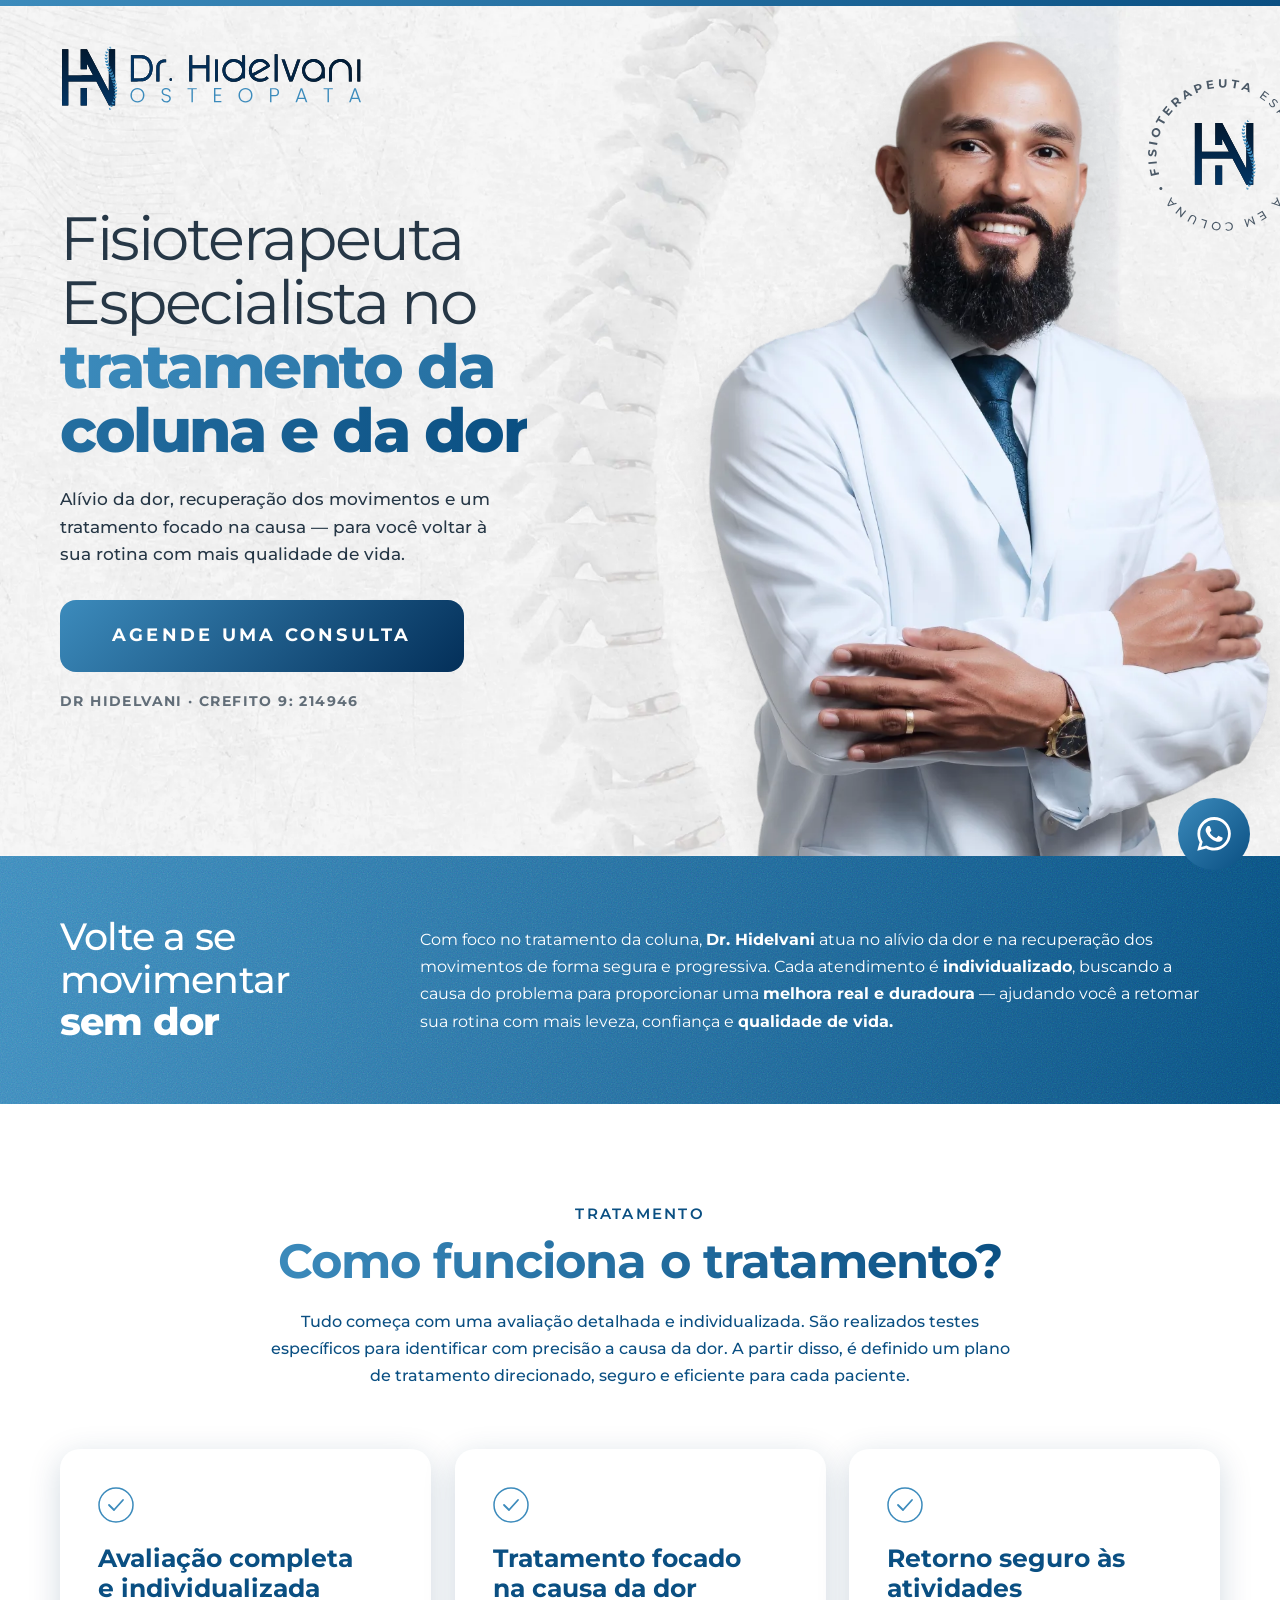
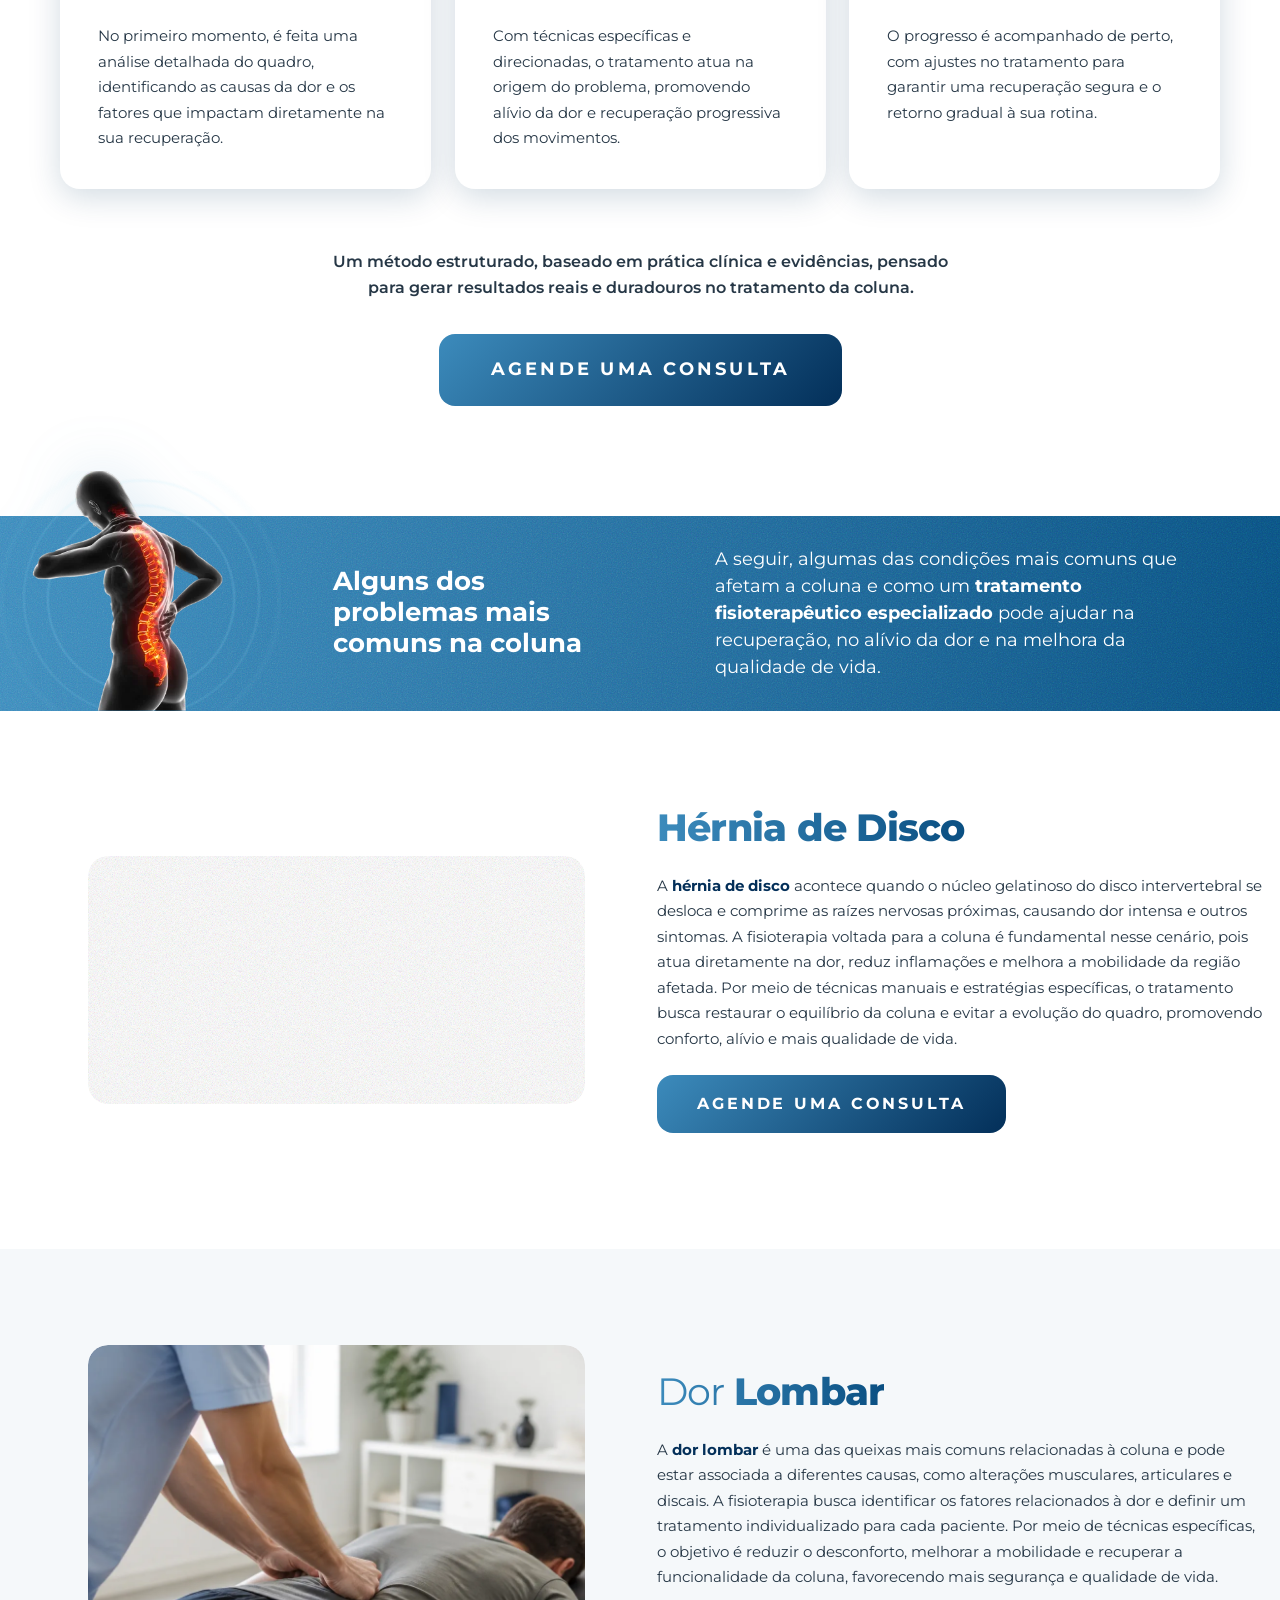
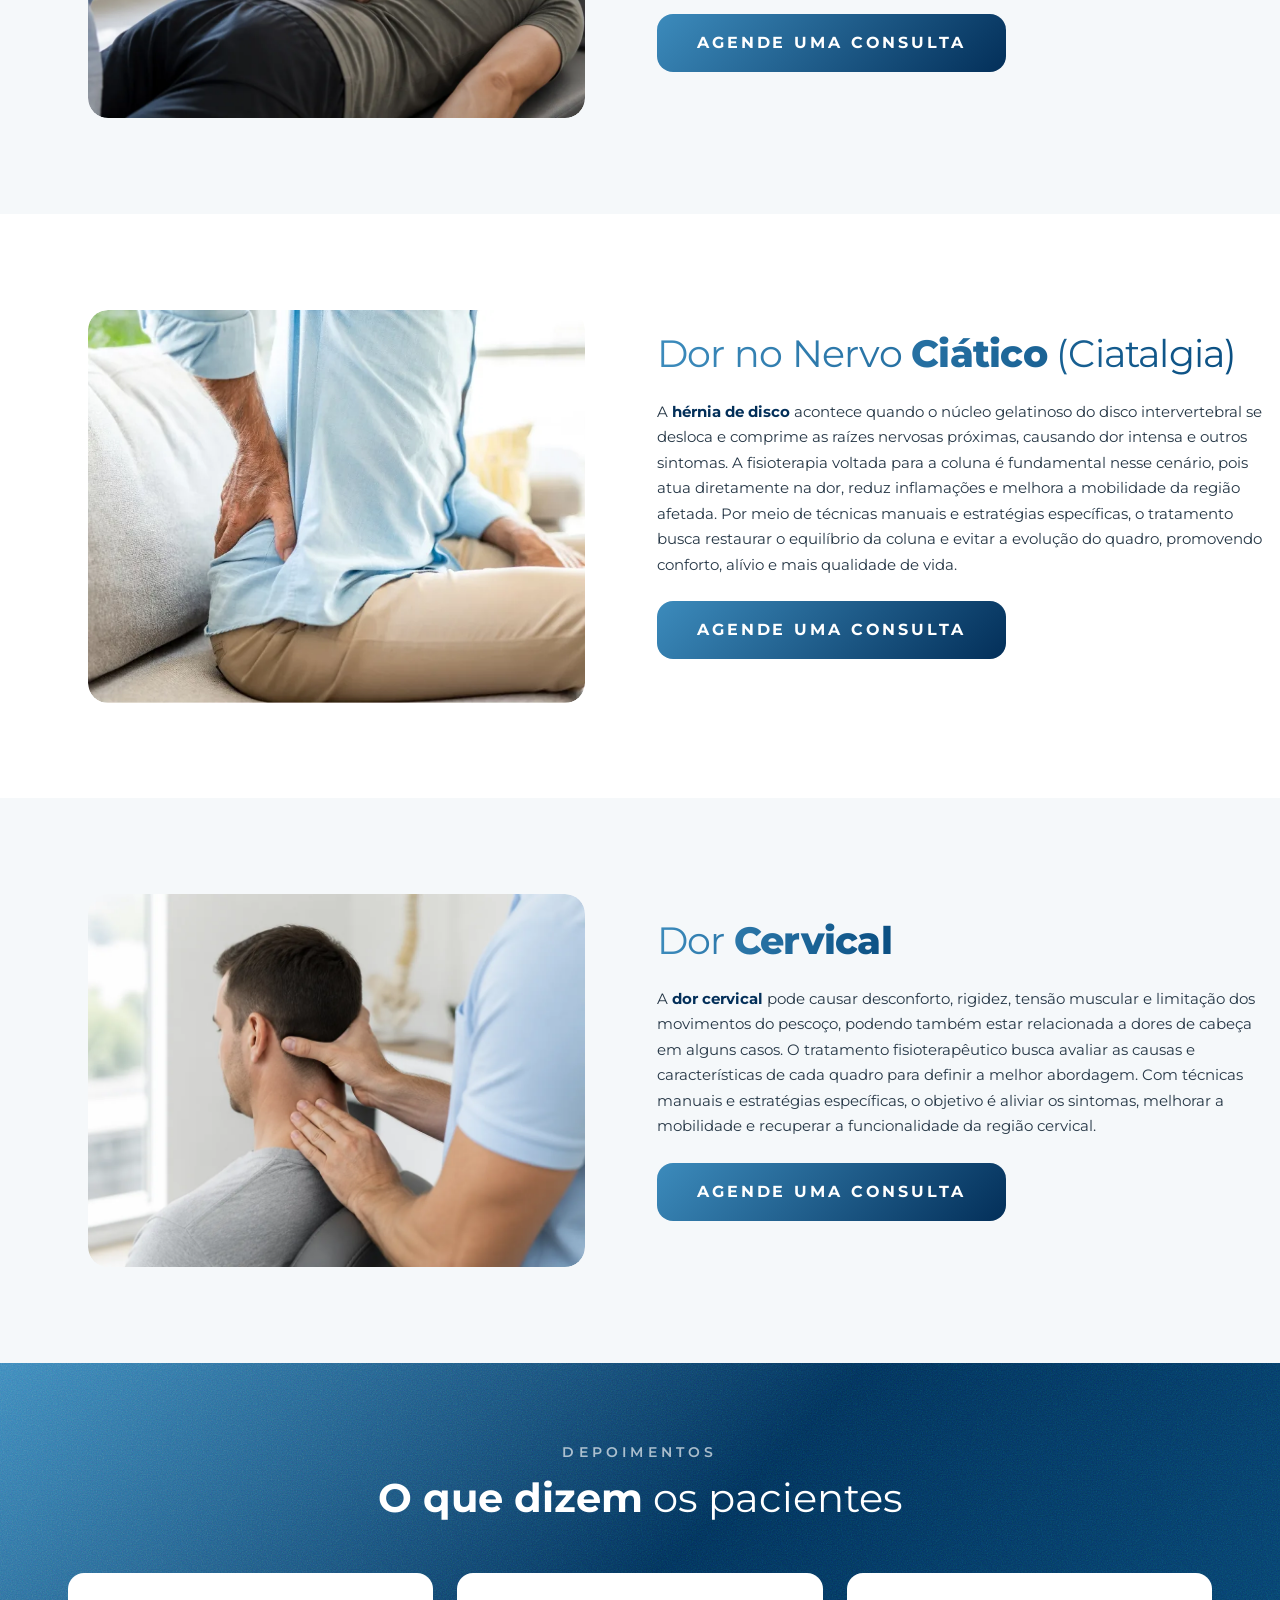
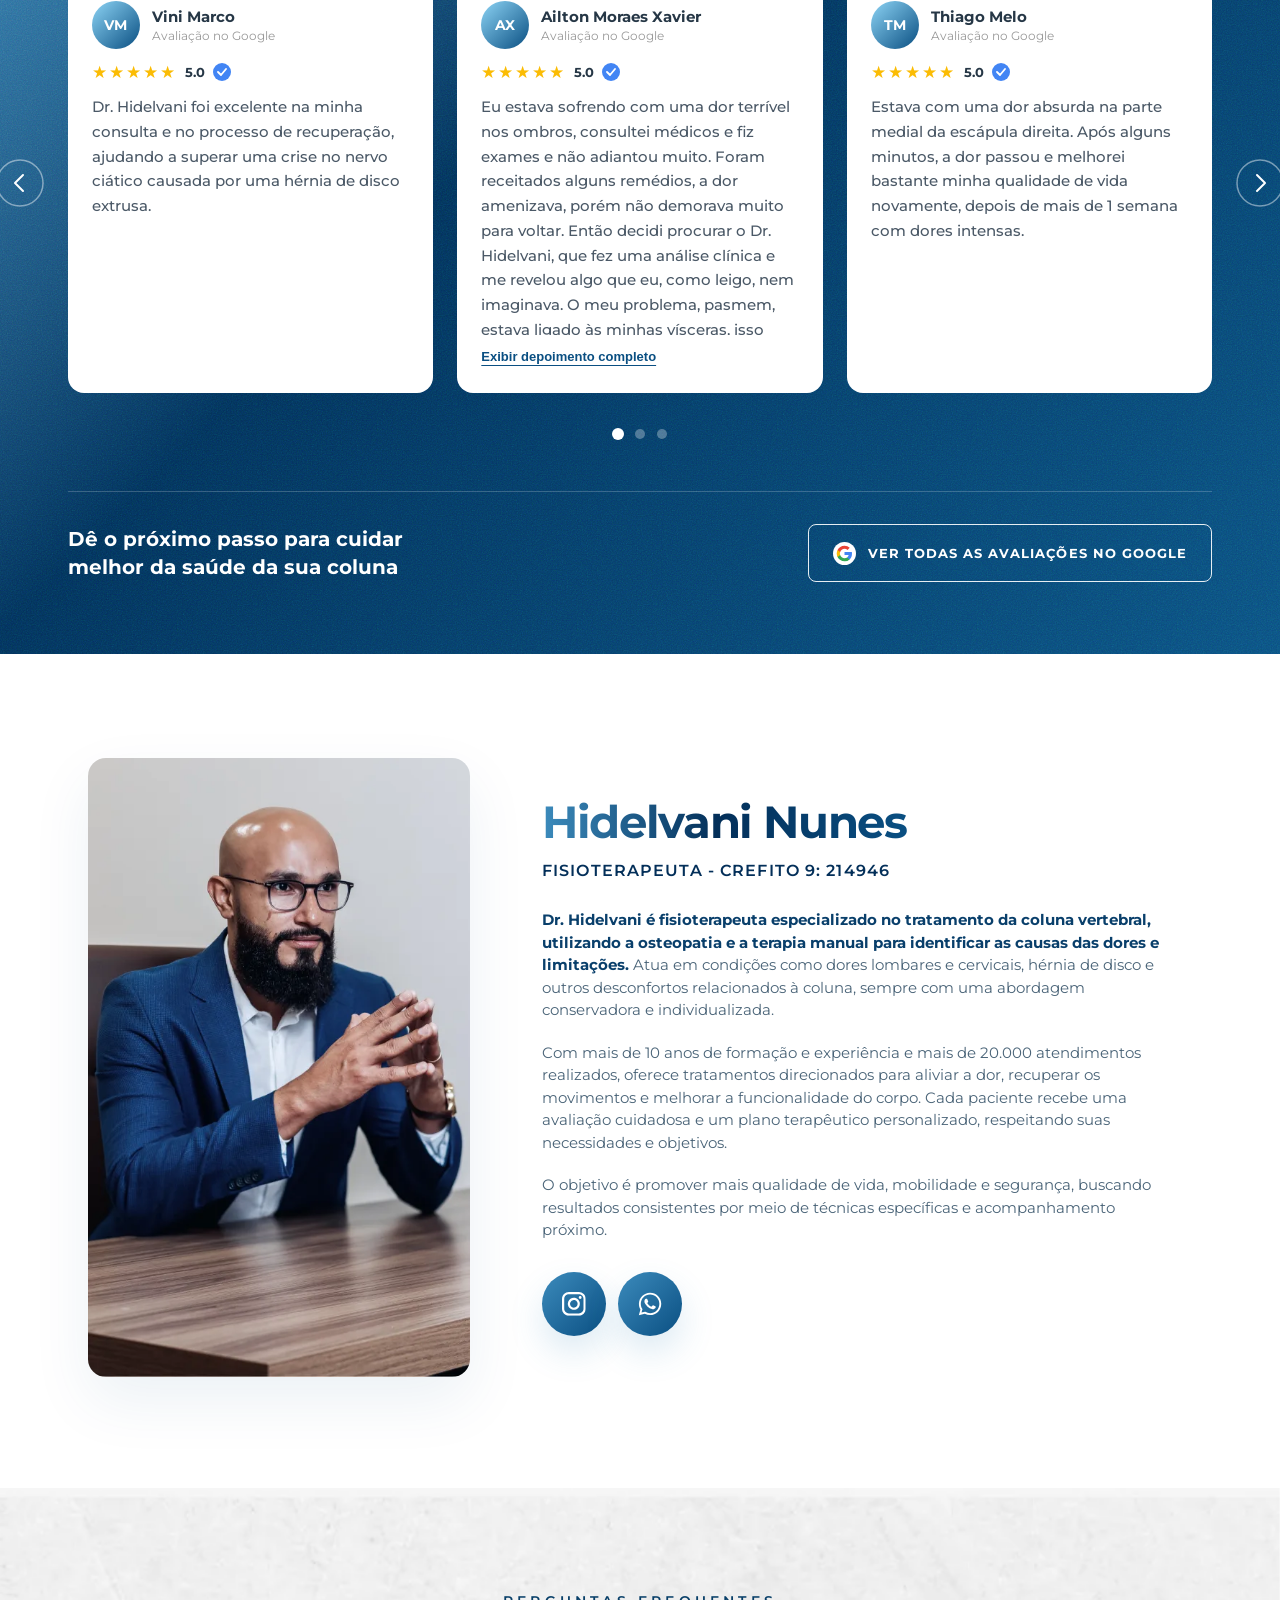
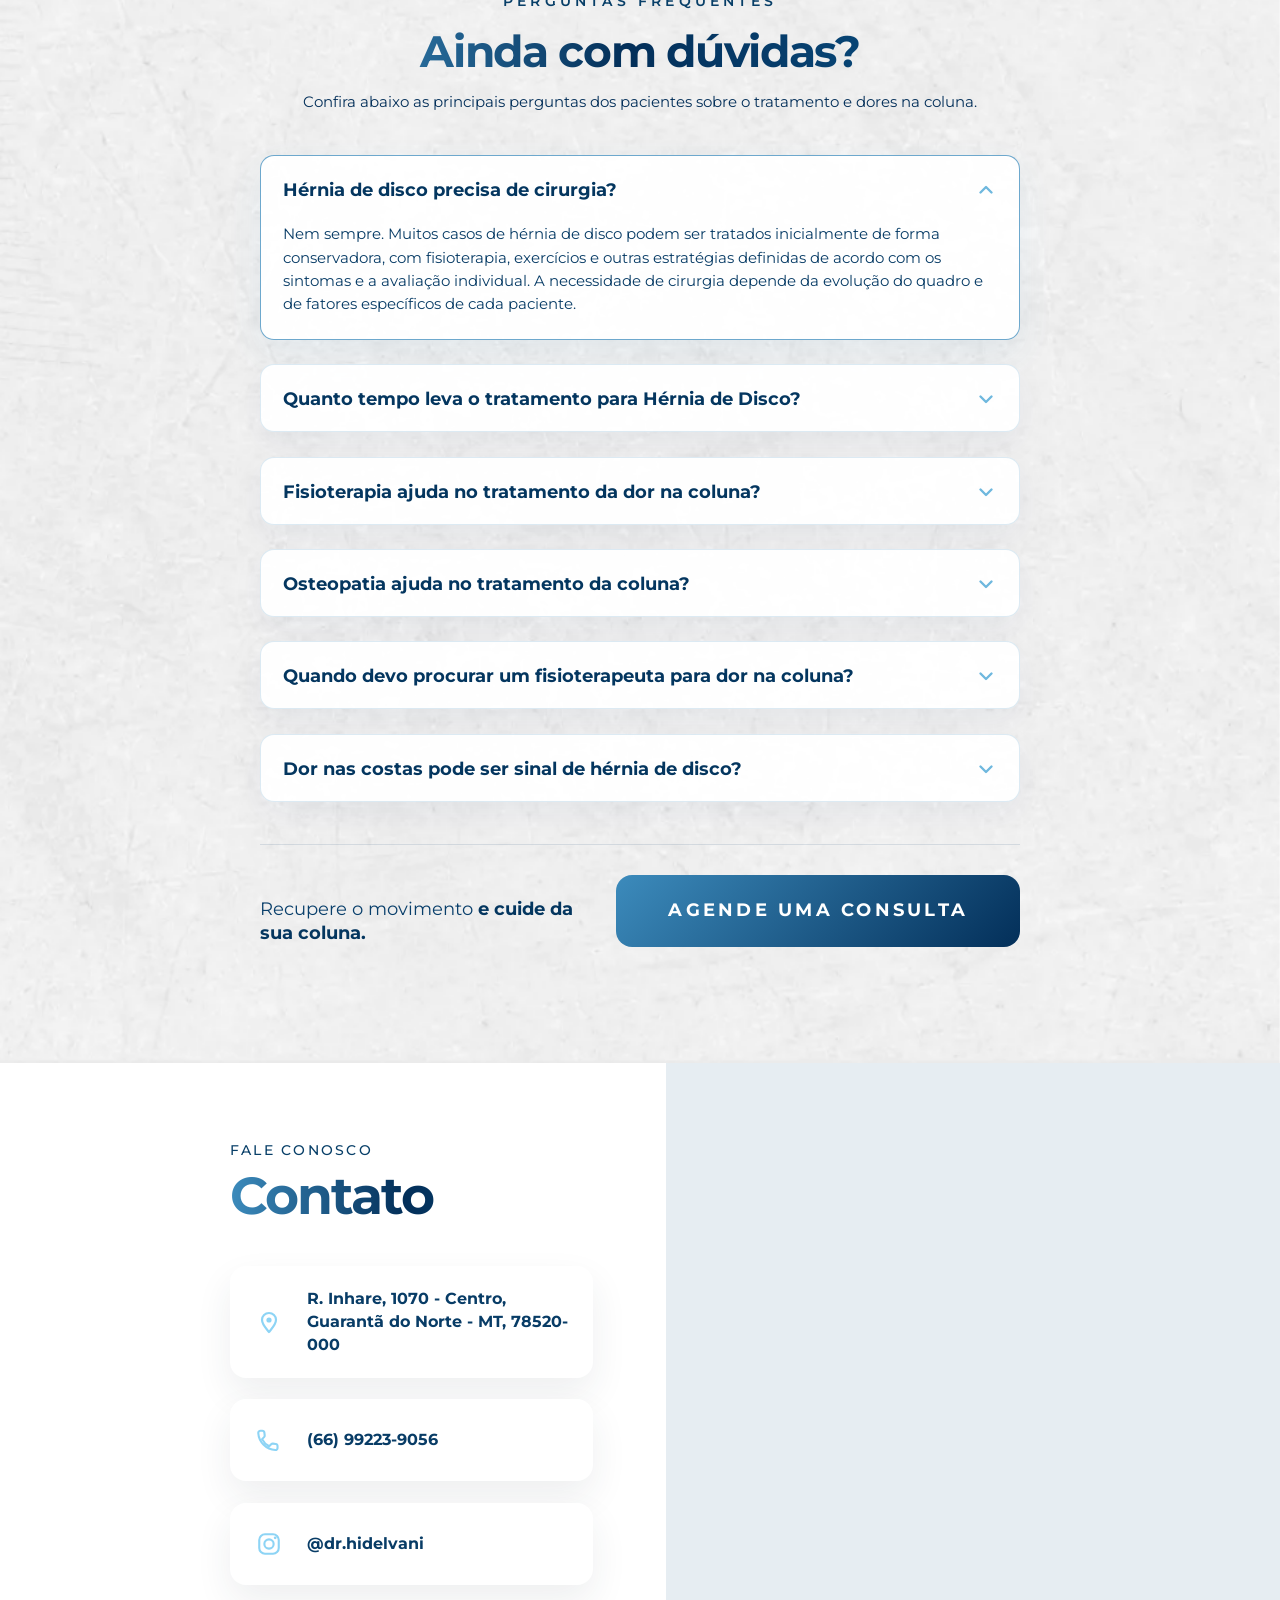
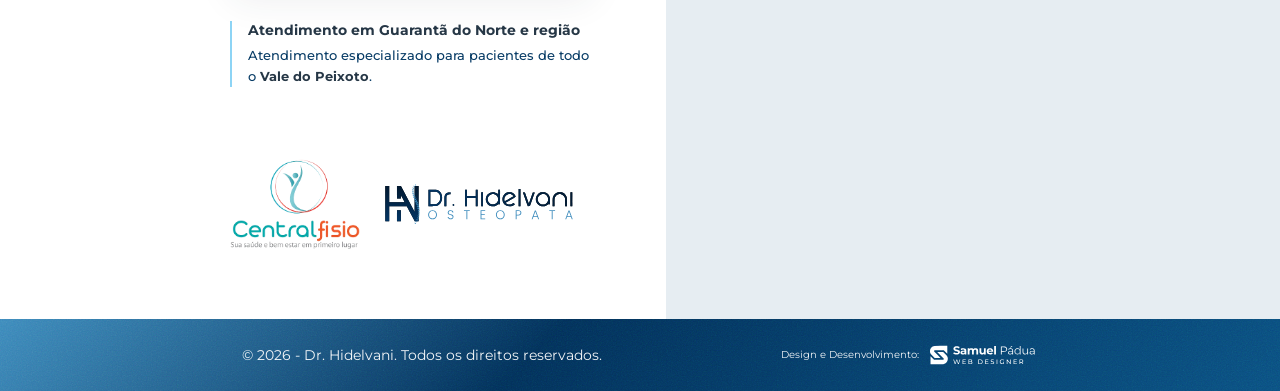
==== index.html @ 25e21b15 "fix: remove "Clínica Maranata" do endereço exibido e do schema O card de contato e o streetAddress d" ====
<!DOCTYPE html>
<html lang="pt-BR">
<head>
  <meta charset="UTF-8">
  <meta name="viewport" content="width=device-width, initial-scale=1.0">
  <title>Fisioterapeuta Especialista em Coluna em Guarantã do Norte - MT | Tratamento da Coluna e da Dor</title>
  <meta name="description" content="Fisioterapeuta especialista no tratamento da coluna em Guarantã do Norte - MT. Alívio da dor, recuperação dos movimentos e tratamento focado na causa para você voltar à sua rotina com mais qualidade de vida.">
  <link rel="canonical" href="https://www.osteopatiaguaranta.com.br/">
  <meta name="robots" content="index,follow">
  <meta property="og:locale" content="pt_BR">
  <meta property="og:type" content="website">
  <meta property="og:url" content="https://www.osteopatiaguaranta.com.br/">
  <meta property="og:site_name" content="Dr. Hidelvani">
  <meta property="og:title" content="Dr. Hidelvani Nunes - Fisioterapeuta Especialista no Tratamento da Coluna">
  <meta property="og:description" content="Fisioterapeuta especialista no tratamento da coluna em Guarantã do Norte - MT. Alívio da dor, recuperação dos movimentos e tratamento focado na causa.">
  <meta name="twitter:card" content="summary_large_image">
  <meta name="twitter:title" content="Fisioterapeuta Especialista em Coluna em Guarantã do Norte - MT | Tratamento da Coluna e da Dor">
  <meta name="twitter:description" content="Fisioterapeuta especialista no tratamento da coluna em Guarantã do Norte - MT. Alívio da dor, recuperação dos movimentos e tratamento focado na causa.">
  <script type="application/ld+json">
    {
      "@context": "https://schema.org",
      "@graph": [
        {
          "@type": "MedicalBusiness",
          "@id": "#business",
          "name": "Dr. Hidelvani Nunes — Fisioterapia e Tratamento da Coluna",
          "url": "https://www.osteopatiaguaranta.com.br/",
          "telephone": "+55-66-99223-9056",
          "priceRange": "$$",
          "address": {
            "@type": "PostalAddress",
            "streetAddress": "R. Inhare, 1070 - Centro",
            "addressLocality": "Guarantã do Norte",
            "addressRegion": "MT",
            "postalCode": "78520-000",
            "addressCountry": "BR"
          },
          "sameAs": [
            "https://www.instagram.com/dr.hidelvani/"
          ]
        },
        {
          "@type": "Physician",
          "@id": "#physician",
          "name": "Dr. Hidelvani Nunes",
          "medicalSpecialty": "Physiotherapy",
          "description": "Fisioterapeuta especialista no tratamento da coluna em Guarantã do Norte - MT, com foco em hérnia de disco, dor lombar, dor ciática e dor cervical.",
          "identifier": {
            "@type": "PropertyValue",
            "propertyID": "CREFITO 9",
            "value": "214946"
          },
          "worksFor": {
            "@id": "#business"
          }
        },
        {
          "@type": "FAQPage",
          "@id": "#faq",
          "mainEntity": [
            {
              "@type": "Question",
              "name": "Hérnia de disco precisa de cirurgia?",
              "acceptedAnswer": {
                "@type": "Answer",
                "text": "Nem sempre. Muitos casos de hérnia de disco podem ser tratados inicialmente de forma conservadora, com fisioterapia, exercícios e outras estratégias definidas de acordo com os sintomas e a avaliação individual. A necessidade de cirurgia depende da evolução do quadro e de fatores específicos de cada paciente."
              }
            },
            {
              "@type": "Question",
              "name": "Quanto tempo leva o tratamento para Hérnia de Disco?",
              "acceptedAnswer": {
                "@type": "Answer",
                "text": "O tempo de tratamento varia de acordo com o tamanho e a localização da hérnia, a intensidade dos sintomas e a resposta individual de cada paciente. Em geral, já nas primeiras sessões é possível notar alívio da dor e melhora da mobilidade."
              }
            },
            {
              "@type": "Question",
              "name": "Fisioterapia ajuda no tratamento da dor na coluna?",
              "acceptedAnswer": {
                "@type": "Answer",
                "text": "Sim. A fisioterapia atua diretamente na causa da dor, combinando técnicas manuais, exercícios terapêuticos e orientações posturais para reduzir o desconforto, melhorar a mobilidade e prevenir novas crises."
              }
            }
          ]
        }
      ]
    }
  </script>
  <link rel="icon" type="image/svg+xml" href="stamp-iso.svg">
  <link rel="preconnect" href="https://fonts.googleapis.com">
  <link rel="preconnect" href="https://fonts.gstatic.com" crossorigin>
  <link rel="preload" href="https://fonts.googleapis.com/css2?family=Montserrat:wght@400;500;600;700;800&display=swap" as="style" onload="this.onload=null;this.rel='stylesheet'">
  <noscript><link rel="stylesheet" href="https://fonts.googleapis.com/css2?family=Montserrat:wght@400;500;600;700;800&display=swap"></noscript>
  <link rel="stylesheet" href="style.css">
</head>
<body>

  <!-- Borda superior gradiente -->
  <div class="top-bar"></div>

  <!-- ======================== HERO ======================== -->
  <section class="hero">
    <div class="hero-bg"></div>

    <div class="hero-inner">
      <!-- Logo -->
      <header class="hero-header">
        <img src="logo.svg" class="logo" alt="Dr. Hidelvani Nunes Fisioterapeuta">
      </header>

      <!-- Conteúdo principal -->
      <div class="hero-content">

        <!-- Coluna esquerda: texto + CTA -->
        <div class="hero-left">
          <h1>
            <span class="hero-headline-soft">Fisioterapeuta Especialista no</span><br>
            <span class="gradient-text">tratamento da coluna e da dor</span>
          </h1>

          <p class="subtext">
            Alívio da dor, recuperação dos movimentos e um tratamento focado na causa — para você voltar à sua rotina com mais qualidade de vida.
          </p>

          <a href="https://wa.me/5566992239056" class="btn-cta" target="_blank" rel="noopener">
            Agende uma Consulta
          </a>

          <p class="crefito">DR HIDELVANI &middot; CREFITO 9: 214946</p>
        </div>

        <!-- Coluna direita: foto -->
        <div class="hero-right">
          <div class="stamp-wrapper">
            <img src="stamp-txt.svg" class="stamp-txt" alt="">
            <img src="stamp-iso.svg" class="stamp-iso" alt="">
          </div>
          <picture>
            <source srcset="dr-hidelvani.webp" type="image/webp">
            <img src="dr-hidelvani.png" class="doctor-img" alt="Dr. Hidelvani Nunes" loading="eager">
          </picture>
        </div>

      </div>
    </div>
  </section>
  <!-- ======================== /HERO ======================== -->

  <!-- ======================== INTRO BLOCK ======================== -->
  <section class="intro-block">
    <div class="intro-inner">

      <div class="intro-left">
        <h2>Volte a se movimentar <strong>sem dor</strong></h2>
      </div>

      <div class="intro-right">
        <p>
          Com foco no tratamento da coluna, <strong>Dr. Hidelvani</strong> atua no alívio da dor e na recuperação dos movimentos de forma segura e progressiva. Cada atendimento é <strong>individualizado</strong>, buscando a causa do problema para proporcionar uma <strong>melhora real e duradoura</strong> — ajudando você a retomar sua rotina com mais leveza, confiança e <strong>qualidade de vida.</strong>
        </p>
      </div>

    </div>
  </section>
  <!-- ======================== /INTRO BLOCK ======================== -->

  <!-- ======================== TREATMENT BLOCK ======================== -->
  <section class="treatment-block">
    <div class="treatment-inner">

      <div class="treatment-header">
        <span class="tagline">Tratamento</span>
        <h2 class="treatment-title">Como funciona o tratamento?</h2>
        <p class="treatment-desc">Tudo começa com uma avaliação detalhada e individualizada. São realizados testes específicos para identificar com precisão a causa da dor. A partir disso, é definido um plano de tratamento direcionado, seguro e eficiente para cada paciente.</p>
      </div>

      <div class="cards-grid">

        <div class="card">
          <div class="card-icon">
            <svg width="36" height="36" viewBox="0 0 36 36" fill="none" xmlns="http://www.w3.org/2000/svg">
              <circle cx="18" cy="18" r="17" stroke="#3C8BBC" stroke-width="1.5"/>
              <path d="M11 18l5 5 9-10" stroke="#3C8BBC" stroke-width="1.8" stroke-linecap="round" stroke-linejoin="round"/>
            </svg>
          </div>
          <h3>Avaliação completa<br>e individualizada</h3>
          <p>No primeiro momento, é feita uma análise detalhada do quadro, identificando as causas da dor e os fatores que impactam diretamente na sua recuperação.</p>
        </div>

        <div class="card">
          <div class="card-icon">
            <svg width="36" height="36" viewBox="0 0 36 36" fill="none" xmlns="http://www.w3.org/2000/svg">
              <circle cx="18" cy="18" r="17" stroke="#3C8BBC" stroke-width="1.5"/>
              <path d="M11 18l5 5 9-10" stroke="#3C8BBC" stroke-width="1.8" stroke-linecap="round" stroke-linejoin="round"/>
            </svg>
          </div>
          <h3>Tratamento focado<br>na causa da dor</h3>
          <p>Com técnicas específicas e direcionadas, o tratamento atua na origem do problema, promovendo alívio da dor e recuperação progressiva dos movimentos.</p>
        </div>

        <div class="card">
          <div class="card-icon">
            <svg width="36" height="36" viewBox="0 0 36 36" fill="none" xmlns="http://www.w3.org/2000/svg">
              <circle cx="18" cy="18" r="17" stroke="#3C8BBC" stroke-width="1.5"/>
              <path d="M11 18l5 5 9-10" stroke="#3C8BBC" stroke-width="1.8" stroke-linecap="round" stroke-linejoin="round"/>
            </svg>
          </div>
          <h3>Retorno seguro às<br>atividades</h3>
          <p>O progresso é acompanhado de perto, com ajustes no tratamento para garantir uma recuperação segura e o retorno gradual à sua rotina.</p>
        </div>

      </div>

      <div class="treatment-footer">
        <p>Um método estruturado, baseado em prática clínica e evidências, pensado<br>para gerar resultados reais e duradouros no tratamento da coluna.</p>
        <a href="https://wa.me/5566992239056" class="btn-cta btn-cta--center" target="_blank" rel="noopener">
          Agende uma Consulta
        </a>
      </div>

    </div>
  </section>
  <!-- ======================== /TREATMENT BLOCK ======================== -->

  <!-- ======================== PROBLEMS BLOCK ======================== -->
  <section class="problems-block">
    <div class="problems-grain"></div>

    <div class="problems-inner">
      <div class="problems-img-col">
        <picture>
          <source srcset="img1.webp" type="image/webp">
          <img src="img1.png" class="problems-img" alt="Coluna vertebral com dor">
        </picture>
      </div>

      <h2 class="problems-headline">Alguns dos<br>problemas mais<br>comuns na coluna</h2>

      <p class="problems-body">A seguir, algumas das condições mais comuns que afetam a coluna e como um <strong>tratamento fisioterapêutico especializado</strong> pode ajudar na recuperação, no alívio da dor e na melhora da qualidade de vida.</p>
    </div>
  </section>
  <!-- ======================== /PROBLEMS BLOCK ======================== -->

  <!-- ======================== HÉRNIA DE DISCO ======================== -->
  <section class="condition-block">
    <div class="condition-inner">

      <div class="condition-media condition-media--video">
        <video autoplay loop muted playsinline preload="metadata">
          <source src="hernia.mp4" type="video/mp4">
        </video>
      </div>

      <div class="condition-text">
        <h2 class="condition-title"><strong>Hérnia de Disco</strong></h2>
        <p class="condition-body">A <strong>hérnia de disco</strong> acontece quando o núcleo gelatinoso do disco intervertebral se desloca e comprime as raízes nervosas próximas, causando dor intensa e outros sintomas. A fisioterapia voltada para a coluna é fundamental nesse cenário, pois atua diretamente na dor, reduz inflamações e melhora a mobilidade da região afetada. Por meio de técnicas manuais e estratégias específicas, o tratamento busca restaurar o equilíbrio da coluna e evitar a evolução do quadro, promovendo conforto, alívio e mais qualidade de vida.</p>
        <a href="https://wa.me/5566992239056" class="btn-cta btn-cta--center" target="_blank" rel="noopener">
          Agende uma Consulta
        </a>
      </div>

    </div>
  </section>
  <!-- ======================== /HÉRNIA DE DISCO ======================== -->

  <!-- ======================== DOR LOMBAR ======================== -->
  <section class="condition-block condition-block--gray">
    <div class="condition-inner">

      <div class="condition-media">
        <picture>
          <source srcset="lombar.webp" type="image/webp">
          <img src="lombar.png" class="condition-img" alt="Fisioterapeuta avaliando a região lombar de um paciente">
        </picture>
      </div>

      <div class="condition-text">
        <h2 class="condition-title">Dor <strong>Lombar</strong></h2>
        <p class="condition-body">A <strong>dor lombar</strong> é uma das queixas mais comuns relacionadas à coluna e pode estar associada a diferentes causas, como alterações musculares, articulares e discais. A fisioterapia busca identificar os fatores relacionados à dor e definir um tratamento individualizado para cada paciente. Por meio de técnicas específicas, o objetivo é reduzir o desconforto, melhorar a mobilidade e recuperar a funcionalidade da coluna, favorecendo mais segurança e qualidade de vida.</p>
        <a href="https://wa.me/5566992239056" class="btn-cta" target="_blank" rel="noopener">
          Agende uma Consulta
        </a>
      </div>

    </div>
  </section>
  <!-- ======================== /DOR LOMBAR ======================== -->

  <!-- ======================== CIÁTICO BLOCK ======================== -->
  <section class="condition-block">
    <div class="condition-inner">

      <!-- NOTA: o texto abaixo é idêntico ao do bloco "Hérnia de Disco" na copy original (coluna.pdf) — confirmar com o cliente se é intencional ou se falta o parágrafo específico de Ciatalgia. -->
      <div class="condition-media">
        <picture>
          <source srcset="ciatico.webp" type="image/webp">
          <img src="ciatico.jpg" class="condition-img" alt="Dor no Nervo Ciático">
        </picture>
      </div>

      <div class="condition-text">
        <h2 class="condition-title">Dor no Nervo <strong>Ciático</strong> (Ciatalgia)</h2>
        <p class="condition-body">A <strong>hérnia de disco</strong> acontece quando o núcleo gelatinoso do disco intervertebral se desloca e comprime as raízes nervosas próximas, causando dor intensa e outros sintomas. A fisioterapia voltada para a coluna é fundamental nesse cenário, pois atua diretamente na dor, reduz inflamações e melhora a mobilidade da região afetada. Por meio de técnicas manuais e estratégias específicas, o tratamento busca restaurar o equilíbrio da coluna e evitar a evolução do quadro, promovendo conforto, alívio e mais qualidade de vida.</p>
        <a href="https://wa.me/5566992239056" class="btn-cta btn-cta--center" target="_blank" rel="noopener">
          Agende uma Consulta
        </a>
      </div>

    </div>
  </section>
  <!-- ======================== /CIÁTICO BLOCK ======================== -->

  <!-- ======================== DOR CERVICAL ======================== -->
  <section class="condition-block condition-block--gray">
    <div class="condition-inner">

      <div class="condition-media">
        <picture>
          <source srcset="cervical.webp" type="image/webp">
          <img src="cervical.png" class="condition-img" alt="Fisioterapeuta tratando a região cervical de um paciente">
        </picture>
      </div>

      <div class="condition-text">
        <h2 class="condition-title">Dor <strong>Cervical</strong></h2>
        <p class="condition-body">A <strong>dor cervical</strong> pode causar desconforto, rigidez, tensão muscular e limitação dos movimentos do pescoço, podendo também estar relacionada a dores de cabeça em alguns casos. O tratamento fisioterapêutico busca avaliar as causas e características de cada quadro para definir a melhor abordagem. Com técnicas manuais e estratégias específicas, o objetivo é aliviar os sintomas, melhorar a mobilidade e recuperar a funcionalidade da região cervical.</p>
        <a href="https://wa.me/5566992239056" class="btn-cta" target="_blank" rel="noopener">
          Agende uma Consulta
        </a>
      </div>

    </div>
  </section>
  <!-- ======================== /DOR CERVICAL ======================== -->

  <!-- ======================== REVIEWS BLOCK ======================== -->
  <section class="reviews-block">
    <div class="reviews-grain"></div>
    <div class="reviews-inner">

      <div class="reviews-header">
        <span class="reviews-tagline">Depoimentos</span>
        <h2 class="reviews-title"><strong>O que dizem</strong> os pacientes</h2>
      </div>

      <div class="reviews-carousel">
        <button class="carousel-btn carousel-btn--prev" aria-label="Anterior">
          <svg width="48" height="48" viewBox="0 0 48 48" fill="none" xmlns="http://www.w3.org/2000/svg">
            <circle cx="24" cy="24" r="23" stroke="rgba(255,255,255,0.45)" stroke-width="1.5"/>
            <path d="M27 16l-8 8 8 8" stroke="white" stroke-width="2" stroke-linecap="round" stroke-linejoin="round"/>
          </svg>
        </button>

        <div class="carousel-viewport">
          <div class="reviews-track">

            <article class="review-card">
              <div class="rc-header">
                <div class="rc-avatar">VM</div>
                <div class="rc-info">
                  <strong class="rc-name">Vini Marco</strong>
                  <span class="rc-count">Avaliação no Google</span>
                </div>
              </div>
              <div class="rc-stars" aria-label="5 estrelas">
                <span class="rc-stars-icons" aria-hidden="true">★★★★★</span>
                <span class="rc-rating">5.0</span>
                <span class="rc-badge" aria-hidden="true"><svg width="10" height="8" viewBox="0 0 10 8" fill="none"><path d="M1 4l3 3 5-6" stroke="white" stroke-width="1.8" stroke-linecap="round" stroke-linejoin="round"/></svg></span>
              </div>
              <p class="rc-text">Dr. Hidelvani foi excelente na minha consulta e no processo de recuperação, ajudando a superar uma crise no nervo ciático causada por uma hérnia de disco extrusa.</p>
              <button class="rc-read-more" type="button" data-review-open>Exibir depoimento completo</button>
              <div class="rc-full-text" hidden>
                <p>Dr. Hidelvani foi excelente na minha consulta e no processo de recuperação, ajudando a superar uma crise no nervo ciático causada por uma hérnia de disco extrusa.</p>
              </div>
            </article>

            <article class="review-card">
              <div class="rc-header">
                <div class="rc-avatar">AX</div>
                <div class="rc-info">
                  <strong class="rc-name">Ailton Moraes Xavier</strong>
                  <span class="rc-count">Avaliação no Google</span>
                </div>
              </div>
              <div class="rc-stars" aria-label="5 estrelas">
                <span class="rc-stars-icons" aria-hidden="true">★★★★★</span>
                <span class="rc-rating">5.0</span>
                <span class="rc-badge" aria-hidden="true"><svg width="10" height="8" viewBox="0 0 10 8" fill="none"><path d="M1 4l3 3 5-6" stroke="white" stroke-width="1.8" stroke-linecap="round" stroke-linejoin="round"/></svg></span>
              </div>
              <p class="rc-text">Eu estava sofrendo com uma dor terrível nos ombros, consultei médicos e fiz exames e não adiantou muito. Foram receitados alguns remédios, a dor amenizava, porém não demorava muito para voltar. Então decidi procurar o Dr. Hidelvani, que fez uma análise clínica e me revelou algo que eu, como leigo, nem imaginava. O meu problema, pasmem, estava ligado às minhas vísceras, isso mesmo! O Dr. Hidelvani me explicou tudo que estava acontecendo, fez uma sessão terapêutica na região do abdômen e desse dia em diante as dores não voltaram mais. Por isso recomendo que procurem o Dr. Hidelvani, excelente profissional.</p>
              <button class="rc-read-more" type="button" data-review-open>Exibir depoimento completo</button>
              <div class="rc-full-text" hidden>
                <p>Eu estava sofrendo com uma dor terrível nos ombros, consultei médicos e fiz exames e não adiantou muito. Foram receitados alguns remédios, a dor amenizava, porém não demorava muito para voltar.</p>
                <p>Então decidi procurar o Dr. Hidelvani, que fez uma análise clínica e me revelou algo que eu, como leigo, nem imaginava. O meu problema, pasmem, estava ligado às minhas vísceras, isso mesmo!</p>
                <p>O Dr. Hidelvani me explicou tudo que estava acontecendo, fez uma sessão terapêutica na região do abdômen e desse dia em diante as dores não voltaram mais. Por isso recomendo que procurem o Dr. Hidelvani, excelente profissional.</p>
              </div>
            </article>

            <article class="review-card">
              <div class="rc-header">
                <div class="rc-avatar">TM</div>
                <div class="rc-info">
                  <strong class="rc-name">Thiago Melo</strong>
                  <span class="rc-count">Avaliação no Google</span>
                </div>
              </div>
              <div class="rc-stars" aria-label="5 estrelas">
                <span class="rc-stars-icons" aria-hidden="true">★★★★★</span>
                <span class="rc-rating">5.0</span>
                <span class="rc-badge" aria-hidden="true"><svg width="10" height="8" viewBox="0 0 10 8" fill="none"><path d="M1 4l3 3 5-6" stroke="white" stroke-width="1.8" stroke-linecap="round" stroke-linejoin="round"/></svg></span>
              </div>
              <p class="rc-text">Estava com uma dor absurda na parte medial da escápula direita. Após alguns minutos, a dor passou e melhorei bastante minha qualidade de vida novamente, depois de mais de 1 semana com dores intensas.</p>
              <button class="rc-read-more" type="button" data-review-open>Exibir depoimento completo</button>
              <div class="rc-full-text" hidden>
                <p>Estava com uma dor absurda na parte medial da escápula direita. Após alguns minutos, a dor passou e melhorei bastante minha qualidade de vida novamente, depois de mais de 1 semana com dores intensas.</p>
              </div>
            </article>

            <article class="review-card">
              <div class="rc-header">
                <div class="rc-avatar">DO</div>
                <div class="rc-info">
                  <strong class="rc-name">Dhyeggo Nunes Oliveira</strong>
                  <span class="rc-count">Avaliação no Google</span>
                </div>
              </div>
              <div class="rc-stars" aria-label="5 estrelas">
                <span class="rc-stars-icons" aria-hidden="true">★★★★★</span>
                <span class="rc-rating">5.0</span>
                <span class="rc-badge" aria-hidden="true"><svg width="10" height="8" viewBox="0 0 10 8" fill="none"><path d="M1 4l3 3 5-6" stroke="white" stroke-width="1.8" stroke-linecap="round" stroke-linejoin="round"/></svg></span>
              </div>
              <p class="rc-text">Excelente atendimento, compromisso em buscar a melhora para o paciente o mais breve possível. As fortes dores que me incomodavam foram tratadas e diminuíram com os exercícios e cuidados indicados por ele!</p>
              <button class="rc-read-more" type="button" data-review-open>Exibir depoimento completo</button>
              <div class="rc-full-text" hidden>
                <p>Excelente atendimento, compromisso em buscar a melhora para o paciente o mais breve possível. As fortes dores que me incomodavam foram tratadas e diminuíram com os exercícios e cuidados indicados por ele!</p>
              </div>
            </article>

            <article class="review-card">
              <div class="rc-header">
                <div class="rc-avatar">SC</div>
                <div class="rc-info">
                  <strong class="rc-name">Silvia Beatriz Rothermel da Costa</strong>
                  <span class="rc-count">Avaliação no Google</span>
                </div>
              </div>
              <div class="rc-stars" aria-label="5 estrelas">
                <span class="rc-stars-icons" aria-hidden="true">★★★★★</span>
                <span class="rc-rating">5.0</span>
                <span class="rc-badge" aria-hidden="true"><svg width="10" height="8" viewBox="0 0 10 8" fill="none"><path d="M1 4l3 3 5-6" stroke="white" stroke-width="1.8" stroke-linecap="round" stroke-linejoin="round"/></svg></span>
              </div>
              <p class="rc-text">Profissional excelente! Foi atencioso ao me avaliar e aplicar as técnicas necessárias, me deu orientações e informações sobre a lesão. Um atendimento realmente muito bom.</p>
              <button class="rc-read-more" type="button" data-review-open>Exibir depoimento completo</button>
              <div class="rc-full-text" hidden>
                <p>Profissional excelente! Foi atencioso ao me avaliar e aplicar as técnicas necessárias, me deu orientações e informações sobre a lesão. Um atendimento realmente muito bom.</p>
              </div>
            </article>

            <article class="review-card">
              <div class="rc-header">
                <div class="rc-avatar">AM</div>
                <div class="rc-info">
                  <strong class="rc-name">Aurélio Miguel</strong>
                  <span class="rc-count">Avaliação no Google</span>
                </div>
              </div>
              <div class="rc-stars" aria-label="5 estrelas">
                <span class="rc-stars-icons" aria-hidden="true">★★★★★</span>
                <span class="rc-rating">5.0</span>
                <span class="rc-badge" aria-hidden="true"><svg width="10" height="8" viewBox="0 0 10 8" fill="none"><path d="M1 4l3 3 5-6" stroke="white" stroke-width="1.8" stroke-linecap="round" stroke-linejoin="round"/></svg></span>
              </div>
              <p class="rc-text">Uma experiência muito boa, atendimento muito explicativo, e resolveu bastante o meu problema. Muito bom e recomendo.</p>
              <button class="rc-read-more" type="button" data-review-open>Exibir depoimento completo</button>
              <div class="rc-full-text" hidden>
                <p>Uma experiência muito boa, atendimento muito explicativo, e resolveu bastante o meu problema. Muito bom e recomendo.</p>
              </div>
            </article>

            <article class="review-card">
              <div class="rc-header">
                <div class="rc-avatar">SS</div>
                <div class="rc-info">
                  <strong class="rc-name">Silvana Pereira da Silva</strong>
                  <span class="rc-count">Avaliação no Google</span>
                </div>
              </div>
              <div class="rc-stars" aria-label="5 estrelas">
                <span class="rc-stars-icons" aria-hidden="true">★★★★★</span>
                <span class="rc-rating">5.0</span>
                <span class="rc-badge" aria-hidden="true"><svg width="10" height="8" viewBox="0 0 10 8" fill="none"><path d="M1 4l3 3 5-6" stroke="white" stroke-width="1.8" stroke-linecap="round" stroke-linejoin="round"/></svg></span>
              </div>
              <p class="rc-text">A experiência no atendimento foi muito boa. A avaliação foi fundamental para a melhora. Obrigada. Parabéns pelo seu trabalho!</p>
              <button class="rc-read-more" type="button" data-review-open>Exibir depoimento completo</button>
              <div class="rc-full-text" hidden>
                <p>A experiência no atendimento foi muito boa. A avaliação foi fundamental para a melhora. Obrigada. Parabéns pelo seu trabalho!</p>
              </div>
            </article>

            <article class="review-card">
              <div class="rc-header">
                <div class="rc-avatar">AD</div>
                <div class="rc-info">
                  <strong class="rc-name">Acelino Davisom</strong>
                  <span class="rc-count">Avaliação no Google</span>
                </div>
              </div>
              <div class="rc-stars" aria-label="5 estrelas">
                <span class="rc-stars-icons" aria-hidden="true">★★★★★</span>
                <span class="rc-rating">5.0</span>
                <span class="rc-badge" aria-hidden="true"><svg width="10" height="8" viewBox="0 0 10 8" fill="none"><path d="M1 4l3 3 5-6" stroke="white" stroke-width="1.8" stroke-linecap="round" stroke-linejoin="round"/></svg></span>
              </div>
              <p class="rc-text">Excelente. Dr. muito atencioso, muito cuidadoso e explicou tudo de uma forma muito clara e concisa. E o resultado foi muito bom logo na primeira consulta.</p>
              <button class="rc-read-more" type="button" data-review-open>Exibir depoimento completo</button>
              <div class="rc-full-text" hidden>
                <p>Excelente. Dr. muito atencioso, muito cuidadoso e explicou tudo de uma forma muito clara e concisa. E o resultado foi muito bom logo na primeira consulta.</p>
              </div>
            </article>

          </div>
        </div>

        <button class="carousel-btn carousel-btn--next" aria-label="Próximo">
          <svg width="48" height="48" viewBox="0 0 48 48" fill="none" xmlns="http://www.w3.org/2000/svg">
            <circle cx="24" cy="24" r="23" stroke="rgba(255,255,255,0.45)" stroke-width="1.5"/>
            <path d="M21 16l8 8-8 8" stroke="white" stroke-width="2" stroke-linecap="round" stroke-linejoin="round"/>
          </svg>
        </button>
      </div>

      <div class="reviews-pagination" aria-label="Navegação dos depoimentos"></div>

      <div class="reviews-footer">
        <div class="reviews-divider"></div>
        <div class="reviews-cta-row">
          <p class="reviews-cta-text">Dê o próximo passo para cuidar<br>melhor da saúde da sua coluna</p>
          <a href="https://share.google/VQ7LEHGYPKR3yPQSC" class="btn-google-reviews" target="_blank" rel="noopener">
            <svg class="google-mark" viewBox="0 0 24 24" aria-hidden="true" focusable="false">
              <path fill="#4285F4" d="M22.56 12.25c0-.78-.07-1.53-.2-2.25H12v4.26h5.92c-.26 1.37-1.04 2.53-2.21 3.31v2.77h3.57c2.08-1.92 3.28-4.74 3.28-8.09z"/>
              <path fill="#34A853" d="M12 23c2.97 0 5.46-.98 7.28-2.66l-3.57-2.77c-.98.66-2.23 1.06-3.71 1.06-2.86 0-5.29-1.93-6.16-4.53H2.18v2.84C3.99 20.53 7.7 23 12 23z"/>
              <path fill="#FBBC05" d="M5.84 14.09c-.22-.66-.35-1.36-.35-2.09s.13-1.43.35-2.09V7.07H2.18C1.43 8.55 1 10.22 1 12s.43 3.45 1.18 4.93l2.85-2.22.81-.62z"/>
              <path fill="#EA4335" d="M12 5.38c1.62 0 3.06.56 4.21 1.64l3.15-3.15C17.45 2.09 14.97 1 12 1 7.7 1 3.99 3.47 2.18 7.07l3.66 2.84C6.71 7.31 9.14 5.38 12 5.38z"/>
            </svg>
            Ver todas as avaliações no Google
          </a>
        </div>
      </div>

    </div>
  </section>
  <!-- ======================== /REVIEWS BLOCK ======================== -->

  <div class="review-modal" id="review-modal" hidden role="dialog" aria-modal="true" aria-labelledby="review-modal-title">
    <div class="review-modal__backdrop" data-review-close></div>
    <article class="review-modal__panel" tabindex="-1">
      <button class="review-modal__close" type="button" data-review-close aria-label="Fechar depoimento completo">&times;</button>
      <div class="review-modal__header">
        <div class="review-modal__avatar"></div>
        <div>
          <h3 class="review-modal__title" id="review-modal-title"></h3>
          <p class="review-modal__meta">Avaliação no Google</p>
        </div>
      </div>
      <div class="review-modal__stars" aria-label="5 estrelas">
        <span aria-hidden="true">★★★★★</span>
        <strong>5.0</strong>
      </div>
      <div class="review-modal__body"></div>
    </article>
  </div>

  <!-- ======================== PROFILE BLOCK ======================== -->
  <section class="profile-block">
    <div class="profile-inner">
      <div class="profile-media">
        <picture>
          <source srcset="profile.webp" type="image/webp">
          <img src="profile.jpg" alt="Dr. Hidelvani Nunes" class="profile-image">
        </picture>
      </div>

      <div class="profile-content">
        <h2 class="profile-title">Hidelvani Nunes</h2>
        <p class="profile-meta">FISIOTERAPEUTA - CREFITO 9: 214946</p>

        <div class="profile-body">
          <p><strong>Dr. Hidelvani é fisioterapeuta especializado no tratamento da coluna vertebral, utilizando a osteopatia e a terapia manual para identificar as causas das dores e limitações.</strong> Atua em condições como dores lombares e cervicais, hérnia de disco e outros desconfortos relacionados à coluna, sempre com uma abordagem conservadora e individualizada.</p>

          <p>Com mais de 10 anos de formação e experiência e mais de 20.000 atendimentos realizados, oferece tratamentos direcionados para aliviar a dor, recuperar os movimentos e melhorar a funcionalidade do corpo. Cada paciente recebe uma avaliação cuidadosa e um plano terapêutico personalizado, respeitando suas necessidades e objetivos.</p>

          <p>O objetivo é promover mais qualidade de vida, mobilidade e segurança, buscando resultados consistentes por meio de técnicas específicas e acompanhamento próximo.</p>
        </div>

        <div class="profile-socials" aria-label="Redes sociais de Hidelvani Nunes">
          <a href="https://www.instagram.com/dr.hidelvani/" class="profile-social-btn" target="_blank" rel="noopener" aria-label="Instagram de Hidelvani Nunes">
            <img src="ig-icon.svg" alt="" class="profile-social-icon" aria-hidden="true">
          </a>

          <a href="https://wa.me/5566992239056" class="profile-social-btn" target="_blank" rel="noopener" aria-label="WhatsApp de Hidelvani Nunes">
            <img src="wpp-icon.svg" alt="" class="profile-social-icon" aria-hidden="true">
          </a>
        </div>
      </div>
    </div>
  </section>
  <!-- ======================== /PROFILE BLOCK ======================== -->

  <!-- ======================== FAQ BLOCK ======================== -->
  <section class="faq-block">
    <div class="faq-inner">
      <div class="faq-header">
        <span class="faq-tagline">Perguntas Frequentes</span>
        <h2 class="faq-title">Ainda com dúvidas?</h2>
        <p class="faq-subtitle">Confira abaixo as principais perguntas dos pacientes sobre o tratamento e dores na coluna.</p>
      </div>

      <div class="faq-list">
        <article class="faq-item is-open">
          <button class="faq-question" type="button" aria-expanded="true">
            <span>Hérnia de disco precisa de cirurgia?</span>
            <span class="faq-icon" aria-hidden="true">
              <svg width="22" height="22" viewBox="0 0 22 22" fill="none" xmlns="http://www.w3.org/2000/svg">
                <path d="M5.5 8.5L11 14L16.5 8.5" stroke="currentColor" stroke-width="2.4" stroke-linecap="round" stroke-linejoin="round"/>
              </svg>
            </span>
          </button>
          <div class="faq-answer">
            <p>Nem sempre. Muitos casos de hérnia de disco podem ser tratados inicialmente de forma conservadora, com fisioterapia, exercícios e outras estratégias definidas de acordo com os sintomas e a avaliação individual. A necessidade de cirurgia depende da evolução do quadro e de fatores específicos de cada paciente.</p>
          </div>
        </article>

        <!-- TODO: validar resposta com o profissional antes de publicar -->
        <article class="faq-item">
          <button class="faq-question" type="button" aria-expanded="false">
            <span>Quanto tempo leva o tratamento para Hérnia de Disco?</span>
            <span class="faq-icon" aria-hidden="true">
              <svg width="22" height="22" viewBox="0 0 22 22" fill="none" xmlns="http://www.w3.org/2000/svg">
                <path d="M5.5 8.5L11 14L16.5 8.5" stroke="currentColor" stroke-width="2.4" stroke-linecap="round" stroke-linejoin="round"/>
              </svg>
            </span>
          </button>
          <div class="faq-answer">
            <p>O tempo de tratamento varia de acordo com o tamanho e a localização da hérnia, a intensidade dos sintomas e a resposta individual de cada paciente. Em geral, já nas primeiras sessões é possível notar alívio da dor e melhora da mobilidade, mas o plano completo costuma se estender por algumas semanas de acompanhamento.</p>
          </div>
        </article>

        <!-- TODO: validar resposta com o profissional antes de publicar -->
        <article class="faq-item">
          <button class="faq-question" type="button" aria-expanded="false">
            <span>Fisioterapia ajuda no tratamento da dor na coluna?</span>
            <span class="faq-icon" aria-hidden="true">
              <svg width="22" height="22" viewBox="0 0 22 22" fill="none" xmlns="http://www.w3.org/2000/svg">
                <path d="M5.5 8.5L11 14L16.5 8.5" stroke="currentColor" stroke-width="2.4" stroke-linecap="round" stroke-linejoin="round"/>
              </svg>
            </span>
          </button>
          <div class="faq-answer">
            <p>Sim. A fisioterapia atua diretamente na causa da dor, combinando técnicas manuais, exercícios terapêuticos e orientações posturais para reduzir o desconforto, melhorar a mobilidade e prevenir novas crises, com uma abordagem segura e individualizada.</p>
          </div>
        </article>

        <!-- TODO: validar resposta com o profissional antes de publicar -->
        <article class="faq-item">
          <button class="faq-question" type="button" aria-expanded="false">
            <span>Osteopatia ajuda no tratamento da coluna?</span>
            <span class="faq-icon" aria-hidden="true">
              <svg width="22" height="22" viewBox="0 0 22 22" fill="none" xmlns="http://www.w3.org/2000/svg">
                <path d="M5.5 8.5L11 14L16.5 8.5" stroke="currentColor" stroke-width="2.4" stroke-linecap="round" stroke-linejoin="round"/>
              </svg>
            </span>
          </button>
          <div class="faq-answer">
            <p>Sim. A osteopatia utiliza técnicas manuais para identificar e tratar restrições de mobilidade que contribuem para a dor na coluna, atuando na causa do problema e complementando o tratamento fisioterapêutico de forma segura e individualizada.</p>
          </div>
        </article>

        <!-- TODO: validar resposta com o profissional antes de publicar -->
        <article class="faq-item">
          <button class="faq-question" type="button" aria-expanded="false">
            <span>Quando devo procurar um fisioterapeuta para dor na coluna?</span>
            <span class="faq-icon" aria-hidden="true">
              <svg width="22" height="22" viewBox="0 0 22 22" fill="none" xmlns="http://www.w3.org/2000/svg">
                <path d="M5.5 8.5L11 14L16.5 8.5" stroke="currentColor" stroke-width="2.4" stroke-linecap="round" stroke-linejoin="round"/>
              </svg>
            </span>
          </button>
          <div class="faq-answer">
            <p>Sempre que a dor persistir por mais de alguns dias, limitar seus movimentos ou voltar com frequência. Quanto antes o tratamento é iniciado, mais rápido costuma ser o alívio e menor o risco de o quadro evoluir para algo mais sério.</p>
          </div>
        </article>

        <!-- TODO: validar resposta com o profissional antes de publicar -->
        <article class="faq-item">
          <button class="faq-question" type="button" aria-expanded="false">
            <span>Dor nas costas pode ser sinal de hérnia de disco?</span>
            <span class="faq-icon" aria-hidden="true">
              <svg width="22" height="22" viewBox="0 0 22 22" fill="none" xmlns="http://www.w3.org/2000/svg">
                <path d="M5.5 8.5L11 14L16.5 8.5" stroke="currentColor" stroke-width="2.4" stroke-linecap="round" stroke-linejoin="round"/>
              </svg>
            </span>
          </button>
          <div class="faq-answer">
            <p>Pode ser, mas nem toda dor nas costas indica hérnia de disco — há diversas outras causas possíveis, como alterações musculares e articulares. Uma avaliação fisioterapêutica detalhada é o caminho para identificar a origem real da dor e definir o tratamento adequado.</p>
          </div>
        </article>
      </div>

      <div class="faq-footer">
        <div class="faq-divider"></div>
        <div class="faq-cta-row">
          <p class="faq-cta-text">Recupere o movimento <strong>e cuide da sua coluna.</strong></p>
          <a href="https://wa.me/5566992239056" class="btn-cta" target="_blank" rel="noopener">
            Agende uma Consulta
          </a>
        </div>
      </div>
    </div>
  </section>
  <!-- ======================== /FAQ BLOCK ======================== -->

  <!-- ======================== CONTACT BLOCK ======================== -->
  <section class="contact-block">
    <div class="contact-inner">
      <div class="contact-panel">
        <div class="contact-header">
          <span class="contact-tagline">Fale Conosco</span>
          <h2 class="contact-title">Contato</h2>
        </div>

        <div class="contact-cards">
          <a href="https://maps.google.com/maps?cid=5437800805001993554" class="contact-card contact-card--featured" target="_blank" rel="noopener" aria-label="Abrir endereço no mapa">
            <span class="contact-card-icon" aria-hidden="true">
              <svg width="28" height="28" viewBox="0 0 28 28" fill="none" xmlns="http://www.w3.org/2000/svg">
                <path d="M14 24C17.5 19.7 21 16.5 21 11.8C21 7.9 17.9 5 14 5C10.1 5 7 7.9 7 11.8C7 16.5 10.5 19.7 14 24Z" stroke="currentColor" stroke-width="2.2" stroke-linejoin="round"/>
                <circle cx="14" cy="12" r="2.6" fill="currentColor"/>
              </svg>
            </span>
            <span class="contact-card-text">R. Inhare, 1070 - Centro, Guarantã do Norte - MT, 78520-000</span>
          </a>

          <a href="https://wa.me/5566992239056" class="contact-card" target="_blank" rel="noopener" aria-label="Falar no telefone ou WhatsApp">
            <span class="contact-card-icon" aria-hidden="true">
              <svg width="28" height="28" viewBox="0 0 28 28" fill="none" xmlns="http://www.w3.org/2000/svg">
                <path d="M20.7149 17.9587L17.9699 17.6454C17.3107 17.57 16.6624 17.7971 16.1849 18.263L14.1966 20.2514C11.1382 18.6952 8.62822 16.1966 7.07201 13.1267L9.07199 11.1267C9.53782 10.6608 9.76491 10.0126 9.68949 9.35339L9.37616 6.6317C9.24782 5.55628 8.34782 4.75 7.26074 4.75H5.38907C4.18574 4.75 3.18574 5.75 3.26074 6.95339C3.83066 16.1267 11.173 23.4574 20.3349 24.0273C21.5382 24.1027 22.5382 23.1027 22.5382 21.8993V20.0277C22.55 18.9523 21.7907 18.0871 20.7149 17.9587Z" stroke="currentColor" stroke-width="2.1" stroke-linejoin="round"/>
              </svg>
            </span>
            <span class="contact-card-text">(66) 99223-9056</span>
          </a>

          <a href="https://www.instagram.com/dr.hidelvani/" class="contact-card" target="_blank" rel="noopener" aria-label="Abrir Instagram">
            <span class="contact-card-icon" aria-hidden="true">
              <svg width="28" height="28" viewBox="0 0 28 28" fill="none" xmlns="http://www.w3.org/2000/svg">
                <rect x="4.25" y="4.25" width="19.5" height="19.5" rx="5.75" stroke="currentColor" stroke-width="2.1"/>
                <circle cx="14" cy="14" r="4.65" stroke="currentColor" stroke-width="2.1"/>
                <circle cx="20.2" cy="7.8" r="1.4" fill="currentColor"/>
              </svg>
            </span>
            <span class="contact-card-text">@dr.hidelvani</span>
          </a>
        </div>

        <div class="contact-coverage">
          <p class="contact-coverage-title">Atendimento em Guarantã do Norte e região</p>
          <p class="contact-coverage-text">Atendimento especializado para pacientes de todo o <strong>Vale do Peixoto</strong>.</p>
        </div>

        <div class="contact-brand">
          <picture class="contact-logo contact-logo--partner">
            <source srcset="logo-centralfisio.webp" type="image/webp">
            <img src="logo-centralfisio.png" alt="Central Fisio">
          </picture>
          <img src="logo.svg" alt="Dr. Hidelvani Nunes Fisioterapeuta" class="contact-logo contact-logo--own">
        </div>
      </div>

      <div class="contact-map-wrap" id="map-wrap">
        <div class="map-facade" id="map-facade" onclick="loadMap()">
          <div class="map-facade-btn">
            <svg width="20" height="20" viewBox="0 0 24 24" fill="none"><path d="M12 2C8.13 2 5 5.13 5 9c0 5.25 7 13 7 13s7-7.75 7-13c0-3.87-3.13-7-7-7z" fill="currentColor"/><circle cx="12" cy="9" r="2.5" fill="white"/></svg>
            Ver no mapa
          </div>
        </div>
      </div>
      <script>
        function loadMap() {
          var wrap = document.getElementById('map-wrap');
          var facade = document.getElementById('map-facade');
          if (!wrap || !facade) return;
          facade.style.display = 'none';
          var iframe = document.createElement('iframe');
          iframe.className = 'contact-map';
          iframe.title = 'Mapa - Dr. Hidelvani Nunes, Guarantã do Norte - MT';
          iframe.referrerPolicy = 'no-referrer-when-downgrade';
          iframe.src = 'https://maps.google.com/maps?cid=5437800805001993554&z=17&output=embed';
          iframe.style.border = '0';
          wrap.appendChild(iframe);
        }
        if ('IntersectionObserver' in window) {
          var mapObserver = new IntersectionObserver(function (entries) {
            if (entries[0].isIntersecting) { loadMap(); mapObserver.disconnect(); }
          }, { rootMargin: '200px' });
          var mapWrapEl = document.getElementById('map-wrap');
          if (mapWrapEl) mapObserver.observe(mapWrapEl);
        }
      </script>
    </div>
  </section>
  <!-- ======================== /CONTACT BLOCK ======================== -->

  <!-- ======================== FOOTER ======================== -->
  <footer class="site-footer">
    <div class="site-footer-grain"></div>
    <div class="site-footer-inner">
      <p class="site-footer-copy">© <span id="footer-year"></span> - Dr. Hidelvani. Todos os direitos reservados.</p>

      <a href="https://samuelpadua.com.br/" class="site-footer-credit" target="_blank" rel="noopener" aria-label="Design e Desenvolvimento por Samuel Pádua Web Designer">
        <span class="site-footer-credit-text">Design e Desenvolvimento:</span>
        <img src="logo-samuel.svg" alt="Samuel Pádua Web Designer" class="site-footer-credit-logo">
      </a>
    </div>
  </footer>
  <!-- ======================== /FOOTER ======================== -->

  <!-- WhatsApp flutuante -->
  <a href="https://wa.me/5566992239056" class="whatsapp-float" target="_blank" rel="noopener" aria-label="Fale pelo WhatsApp">
    <span class="wpp-badge">Fale comigo agora!</span>
    <svg width="30" height="30" viewBox="0 0 57 57" fill="none" xmlns="http://www.w3.org/2000/svg">
      <path fill-rule="evenodd" clip-rule="evenodd" d="M47.4216 9.51921C42.4222 4.51401 35.7735 1.75635 28.6904 1.75342C14.0949 1.75342 2.21626 13.6317 2.21039 28.2311C2.20844 32.8981 3.42761 37.4539 5.74495 41.4695L1.98828 55.1909L16.0257 51.5086C19.8936 53.6185 24.2481 54.7304 28.6796 54.7317H28.6907C43.2846 54.7317 55.1645 42.8524 55.1701 28.2523C55.173 21.1767 52.4212 14.5241 47.4216 9.51921ZM28.6904 50.2598H28.6813C24.7322 50.2581 20.8591 49.1968 17.4794 47.1919L16.6761 46.7148L8.34605 48.9L10.5695 40.7784L10.046 39.9457C7.84279 36.4415 6.67939 32.3913 6.68135 28.2328C6.68592 16.0981 16.5593 6.22568 28.6992 6.22568C34.5779 6.22763 40.1039 8.51986 44.2592 12.68C48.4144 16.8401 50.7014 22.3698 50.6994 28.2507C50.6942 40.3863 40.8215 50.2598 28.6904 50.2598ZM40.7628 33.7761C40.1013 33.4448 36.8482 31.8446 36.2416 31.6235C35.6356 31.4027 35.194 31.2928 34.7533 31.9549C34.312 32.617 33.0443 34.1075 32.6581 34.5488C32.2719 34.9904 31.8864 35.0459 31.2246 34.7145C30.5629 34.3834 28.4311 33.6845 25.9037 31.4304C23.937 29.676 22.6092 27.5094 22.223 26.8473C21.8375 26.1845 22.2198 25.861 22.5133 25.497C23.2296 24.6075 23.9468 23.6751 24.1673 23.2338C24.3881 22.7922 24.2775 22.4057 24.1118 22.0746C23.9468 21.7436 22.6236 18.4869 22.0724 17.1617C21.5348 15.8721 20.9898 16.0463 20.5834 16.026C20.1979 16.0068 19.7566 16.0029 19.3154 16.0029C18.8744 16.0029 18.1575 16.1682 17.5508 16.831C16.9445 17.4934 15.2355 19.0939 15.2355 22.3505C15.2355 25.6072 17.6063 28.7533 17.937 29.1949C18.2677 29.6365 22.6027 36.3195 29.2396 39.1851C30.8182 39.8674 32.0505 40.2741 33.0116 40.5791C34.5968 41.0827 36.0387 41.0116 37.1789 40.8413C38.4503 40.6512 41.0932 39.2406 41.645 37.6952C42.1962 36.1496 42.1962 34.825 42.0305 34.5488C41.8655 34.2729 41.4242 34.1075 40.7628 33.7761Z" fill="white"/>
    </svg>
  </a>

  <script>
    (function () {
      var track = document.querySelector('.reviews-track');
      if (!track) return;
      var originalCards = Array.from(track.querySelectorAll('.review-card')).map(function (card) {
        return card.cloneNode(true);
      });
      var viewport = track.closest('.carousel-viewport');
      var pagination = document.querySelector('.reviews-pagination');
      var prevBtn = document.querySelector('.carousel-btn--prev');
      var nextBtn = document.querySelector('.carousel-btn--next');
      var total = originalCards.length;
      var perView = 3;
      var gap = 24;
      var cloneCount = Math.min(perView, total);
      var autoPlayDelay = 8000;
      var current = 0;
      var virtualIndex = cloneCount;
      var cardWidth = 0;
      var renderedCards = [];
      var pageStops = [];
      var autoPlayId = null;
      var transitionMs = 420;
      var resizeId = null;

      function normalizeReviewText(value) {
        return (value || '').replace(/\s+/g, ' ').trim();
      }

      function getFullReviewText(card) {
        var source = card.querySelector('.rc-full-text');
        var text = card.querySelector('.rc-text');
        return normalizeReviewText(source ? source.textContent : text && text.textContent);
      }

      function cardOverflows(card) {
        return card.scrollHeight > card.clientHeight + 1;
      }

      function fitReviewCard(card) {
        var text = card.querySelector('.rc-text');
        var button = card.querySelector('.rc-read-more');
        var fullText = getFullReviewText(card);
        if (!text || !fullText) return;

        text.textContent = fullText;
        text.classList.remove('is-clamped');
        text.style.removeProperty('--review-lines');
        if (button) button.hidden = true;

        if (!button || !cardOverflows(card)) return;

        button.hidden = false;
        text.classList.add('is-clamped');

        var computed = window.getComputedStyle(text);
        var lineHeight = parseFloat(computed.lineHeight) || 24;
        var naturalLines = Math.ceil(text.scrollHeight / lineHeight);
        var lines = Math.min(Math.max(naturalLines, 4), 14);

        while (lines > 4) {
          text.style.setProperty('--review-lines', lines);
          if (!cardOverflows(card)) break;
          lines -= 1;
        }

        text.style.setProperty('--review-lines', lines);
      }

      function fitReviewCards(cards) {
        cards.forEach(fitReviewCard);
      }

      function getMaxIndex() {
        return Math.max(0, total - perView);
      }

      function getPerView() {
        var viewportWidth = window.innerWidth;
        if (viewportWidth <= 680) return 1;
        if (viewportWidth <= 1080) return 2;
        return 3;
      }

      function normalizeIndex(index) {
        return ((index % total) + total) % total;
      }

      function rebuildTrack() {
        track.innerHTML = '';

        originalCards.slice(total - cloneCount).forEach(function (card) {
          track.appendChild(card.cloneNode(true));
        });

        originalCards.forEach(function (card) {
          track.appendChild(card.cloneNode(true));
        });

        originalCards.slice(0, cloneCount).forEach(function (card) {
          track.appendChild(card.cloneNode(true));
        });

        renderedCards = Array.from(track.querySelectorAll('.review-card'));
      }

      function buildPageStops() {
        var maxIndex = getMaxIndex();
        pageStops = [];

        for (var i = 0; i <= maxIndex; i += perView) {
          pageStops.push(i);
        }

        if (!pageStops.length || pageStops[pageStops.length - 1] !== maxIndex) {
          pageStops.push(maxIndex);
        }
      }

      function renderPagination() {
        if (!pagination) return;
        pagination.innerHTML = '';

        pageStops.forEach(function (stop, index) {
          var dot = document.createElement('button');
          dot.type = 'button';
          dot.className = 'reviews-dot';
          dot.setAttribute('aria-label', 'Ir para o grupo ' + (index + 1) + ' de depoimentos');
          dot.addEventListener('click', function () {
            goTo(stop);
            restartAutoPlay();
          });
          pagination.appendChild(dot);
        });
      }

      function updatePagination() {
        if (!pagination) return;
        var dots = Array.from(pagination.querySelectorAll('.reviews-dot'));
        var activeIndex = 0;

        pageStops.forEach(function (stop, index) {
          if (current >= stop) activeIndex = index;
        });

        dots.forEach(function (dot, index) {
          var isActive = index === activeIndex;
          dot.classList.toggle('is-active', isActive);
          dot.setAttribute('aria-pressed', isActive ? 'true' : 'false');
        });
      }

      function stopAutoPlay() {
        if (autoPlayId) {
          window.clearInterval(autoPlayId);
          autoPlayId = null;
        }
      }

      function startAutoPlay() {
        if (total <= perView) return;
        stopAutoPlay();
        autoPlayId = window.setInterval(function () {
          stepBy(1);
        }, autoPlayDelay);
      }

      function restartAutoPlay() {
        startAutoPlay();
      }

      function updateControls() {
        prevBtn.style.opacity = '1';
        prevBtn.style.pointerEvents = 'auto';
        nextBtn.style.opacity = '1';
        nextBtn.style.pointerEvents = 'auto';
      }

      function applyTransform(animate) {
        track.style.transition = animate === false ? 'none' : 'transform ' + transitionMs + 'ms cubic-bezier(0.4, 0, 0.2, 1)';
        track.style.transform = 'translateX(-' + (virtualIndex * (cardWidth + gap)) + 'px)';
      }

      function snapToCurrent() {
        virtualIndex = current + cloneCount;
        applyTransform(false);
      }

      function init() {
        perView = Math.min(getPerView(), total);
        cloneCount = Math.min(perView, total);
        current = normalizeIndex(current);
        rebuildTrack();
        cardWidth = (viewport.offsetWidth - gap * (perView - 1)) / perView;
        renderedCards.forEach(function (c) {
          c.style.width = cardWidth + 'px';
          c.style.flex = '0 0 ' + cardWidth + 'px';
        });
        fitReviewCards(renderedCards);
        buildPageStops();
        renderPagination();
        snapToCurrent();
        updateControls();
        updatePagination();
        startAutoPlay();
      }

      function goTo(index, animate) {
        current = normalizeIndex(index);
        virtualIndex = current + cloneCount;
        applyTransform(animate);
        updateControls();
        updatePagination();
      }

      function stepBy(delta) {
        current = normalizeIndex(current + delta);
        virtualIndex += delta;
        applyTransform(true);
        updateControls();
        updatePagination();
      }

      prevBtn.addEventListener('click', function () {
        stepBy(-1);
        restartAutoPlay();
      });
      nextBtn.addEventListener('click', function () {
        stepBy(1);
        restartAutoPlay();
      });
      track.addEventListener('transitionend', function () {
        if (virtualIndex < cloneCount || virtualIndex >= total + cloneCount) {
          snapToCurrent();
        }
      });
      window.addEventListener('resize', function () {
        window.clearTimeout(resizeId);
        resizeId = window.setTimeout(init, 120);
      });
      track.addEventListener('mouseenter', stopAutoPlay);
      track.addEventListener('mouseleave', startAutoPlay);

      var touchStartX = 0;
      var touchStartY = 0;
      var isDragging = false;
      viewport.addEventListener('touchstart', function (e) {
        touchStartX = e.touches[0].clientX;
        touchStartY = e.touches[0].clientY;
        isDragging = true;
        stopAutoPlay();
      }, { passive: true });
      viewport.addEventListener('touchend', function (e) {
        if (!isDragging) return;
        isDragging = false;
        var dx = e.changedTouches[0].clientX - touchStartX;
        var dy = e.changedTouches[0].clientY - touchStartY;
        if (Math.abs(dx) > Math.abs(dy) && Math.abs(dx) > 40) {
          stepBy(dx < 0 ? 1 : -1);
        }
        restartAutoPlay();
      }, { passive: true });

      init();

      if (document.fonts && document.fonts.ready) {
        document.fonts.ready.then(function () {
          fitReviewCards(renderedCards);
        });
      }
    })();

    (function () {
      var modal = document.getElementById('review-modal');
      if (!modal) return;

      var panel = modal.querySelector('.review-modal__panel');
      var avatar = modal.querySelector('.review-modal__avatar');
      var title = modal.querySelector('.review-modal__title');
      var body = modal.querySelector('.review-modal__body');
      var lastFocus = null;

      function focusable() {
        return Array.from(modal.querySelectorAll('a[href], button:not([disabled]), [tabindex]:not([tabindex="-1"])'))
          .filter(function (el) { return el.offsetParent !== null; });
      }

      function open(card, trigger) {
        var source = card.querySelector('.rc-full-text');
        var name = card.querySelector('.rc-name');
        var cardAvatar = card.querySelector('.rc-avatar');
        if (!source || !name || !cardAvatar) return;

        lastFocus = trigger || document.activeElement;
        avatar.textContent = cardAvatar.textContent;
        title.textContent = name.textContent;
        body.innerHTML = source.innerHTML;
        modal.hidden = false;
        document.body.style.overflow = 'hidden';
        panel.focus();
        document.addEventListener('keydown', onKey);
      }

      function close() {
        modal.hidden = true;
        body.innerHTML = '';
        document.body.style.overflow = '';
        document.removeEventListener('keydown', onKey);
        if (lastFocus) lastFocus.focus();
      }

      function onKey(e) {
        if (e.key === 'Escape') {
          close();
          return;
        }

        if (e.key !== 'Tab') return;
        var items = focusable();
        if (!items.length) return;
        var first = items[0];
        var last = items[items.length - 1];

        if (e.shiftKey && document.activeElement === first) {
          e.preventDefault();
          last.focus();
        } else if (!e.shiftKey && document.activeElement === last) {
          e.preventDefault();
          first.focus();
        }
      }

      document.addEventListener('click', function (e) {
        var openBtn = e.target.closest('[data-review-open]');
        if (openBtn) {
          e.preventDefault();
          var card = openBtn.closest('.review-card');
          if (card) open(card, openBtn);
          return;
        }

        if (e.target.closest('[data-review-close]')) {
          close();
        }
      });
    })();


    (function () {
      var items = Array.from(document.querySelectorAll('.faq-item'));
      if (!items.length) return;

      function setOpenState(item, shouldOpen) {
        var button = item.querySelector('.faq-question');
        item.classList.toggle('is-open', shouldOpen);
        button.setAttribute('aria-expanded', shouldOpen ? 'true' : 'false');
      }

      items.forEach(function (item) {
        var button = item.querySelector('.faq-question');
        button.addEventListener('click', function () {
          var willOpen = !item.classList.contains('is-open');
          items.forEach(function (currentItem) {
            setOpenState(currentItem, false);
          });
          setOpenState(item, willOpen);
        });
      });
    })();

    (function () {
      var revealGroups = [
        { selector: '.intro-left', effect: 'left' },
        { selector: '.intro-right', effect: 'right' },
        { selector: '.treatment-header', effect: 'up' },
        { selector: '.cards-grid .card', effect: 'zoom', stagger: 90 },
        { selector: '.treatment-footer', effect: 'up', delay: 140 },
        { selector: '.problems-img-col', effect: 'left' },
        { selector: '.problems-headline', effect: 'up', delay: 60 },
        { selector: '.problems-body', effect: 'right', delay: 120 },
        { selector: '.reviews-header', effect: 'up' },
        { selector: '.reviews-carousel', effect: 'zoom', delay: 80 },
        { selector: '.reviews-pagination', effect: 'up', delay: 140 },
        { selector: '.reviews-footer', effect: 'up', delay: 180 },
        { selector: '.profile-media', effect: 'left' },
        { selector: '.profile-content', effect: 'right', delay: 70 },
        { selector: '.faq-header', effect: 'up' },
        { selector: '.faq-item', effect: 'up', stagger: 80 },
        { selector: '.faq-footer', effect: 'up', delay: 140 },
        { selector: '.contact-header', effect: 'up' },
        { selector: '.contact-cards .contact-card', effect: 'zoom', stagger: 90 },
        { selector: '.contact-brand', effect: 'up', delay: 150 },
        { selector: '.contact-map-wrap', effect: 'right', delay: 80 },
        { selector: '.site-footer-inner', effect: 'up' }
      ];
      var elements = [];
      var prefersReducedMotion = window.matchMedia('(prefers-reduced-motion: reduce)').matches;

      function registerReveal(node, effect, delay) {
        if (!node || node.classList.contains('reveal-item')) return;
        node.classList.add('reveal-item');
        node.setAttribute('data-reveal', effect || 'up');
        node.style.setProperty('--reveal-delay', (delay || 0) + 'ms');
        elements.push(node);
      }

      revealGroups.forEach(function (group) {
        var nodes = Array.from(document.querySelectorAll(group.selector));
        nodes.forEach(function (node, index) {
          registerReveal(node, group.effect, (group.delay || 0) + ((group.stagger || 0) * index));
        });
      });

      Array.from(document.querySelectorAll('.condition-block')).forEach(function (block, index) {
        var media = block.querySelector('.condition-media');
        var text = block.querySelector('.condition-text');
        var mediaEffect = index % 2 === 0 ? 'left' : 'right';
        var textEffect = index % 2 === 0 ? 'right' : 'left';
        registerReveal(media, mediaEffect, 0);
        registerReveal(text, textEffect, 70);
      });

      if (!elements.length) return;

      if (prefersReducedMotion || !('IntersectionObserver' in window)) {
        elements.forEach(function (element) {
          element.classList.add('is-visible');
        });
        return;
      }

      window.requestAnimationFrame(function () {
        window.requestAnimationFrame(function () {
          var observer = new IntersectionObserver(function (entries) {
            entries.forEach(function (entry) {
              if (!entry.isIntersecting) return;
              entry.target.classList.add('is-visible');
              observer.unobserve(entry.target);
            });
          }, {
            threshold: 0.16,
            rootMargin: '0px 0px -10% 0px'
          });

          elements.forEach(function (element) {
            observer.observe(element);
          });

          function revealNearBottom() {
            var scrollBottom = window.scrollY + window.innerHeight;
            var docHeight = document.documentElement.scrollHeight;
            if (docHeight - scrollBottom < 80) {
              elements.forEach(function (el) {
                if (!el.classList.contains('is-visible')) {
                  el.classList.add('is-visible');
                  observer.unobserve(el);
                }
              });
            }
          }
          window.addEventListener('scroll', revealNearBottom, { passive: true });
          revealNearBottom();
        });
      });
    })();

    (function () {
      var yearEl = document.getElementById('footer-year');
      if (!yearEl) return;
      yearEl.textContent = new Date().getFullYear();
    })();
  </script>
</body>
</html>
---- style.css ----
/* ===== RESET & BASE ===== */
*, *::before, *::after { box-sizing: border-box; margin: 0; padding: 0; }

:root {
  --dark:       #263746;
  --primary:    #0A4F82;
  --teal:       #8DD4F5;
  --white:      #FFFFFF;
  --gray-bg:    #F5F8FA;
  --grad-start: #3C8BBC;
  --grad-end:   #0A4F82;
  --gradient:   linear-gradient(to right, #3C8BBC, #0A4F82);
}

html { scroll-behavior: smooth; overflow-x: hidden; }

html {
  scrollbar-color: #3C8BBC rgba(10, 79, 130, 0.12);
  scrollbar-width: thin;
}

body {
  font-family: 'Montserrat', sans-serif;
  color: var(--dark);
  background: var(--white);
  overflow-x: hidden;
}

body::-webkit-scrollbar {
  width: 12px;
}

body::-webkit-scrollbar-track {
  background: rgba(10, 79, 130, 0.08);
}

body::-webkit-scrollbar-thumb {
  background: linear-gradient(180deg, #8DD4F5 0%, #3C8BBC 100%);
  border-radius: 999px;
  border: 2px solid rgba(255, 255, 255, 0.75);
}

body::-webkit-scrollbar-thumb:hover {
  background: linear-gradient(180deg, #6FB8DE 0%, #2E7FB0 100%);
}

/* ===== SCROLL REVEAL ===== */
.reveal-item {
  --reveal-x: 0px;
  --reveal-y: 28px;
  --reveal-scale: 1;
  --reveal-blur: 0px;
  opacity: 0;
  filter: blur(var(--reveal-blur));
  transform: translate3d(var(--reveal-x), var(--reveal-y), 0) scale(var(--reveal-scale));
  transition:
    opacity 0.8s cubic-bezier(0.22, 1, 0.36, 1),
    transform 0.8s cubic-bezier(0.22, 1, 0.36, 1),
    filter 0.8s cubic-bezier(0.22, 1, 0.36, 1);
  transition-delay: var(--reveal-delay, 0ms);
  will-change: opacity, transform, filter;
}

.reveal-item[data-reveal="left"] {
  --reveal-x: -42px;
  --reveal-y: 0px;
}

.reveal-item[data-reveal="right"] {
  --reveal-x: 42px;
  --reveal-y: 0px;
}

.reveal-item[data-reveal="up"] {
  --reveal-y: 34px;
}

.reveal-item[data-reveal="zoom"] {
  --reveal-y: 20px;
  --reveal-scale: 0.965;
  --reveal-blur: 3px;
}

.reveal-item.is-visible {
  opacity: 1;
  filter: blur(0);
  transform: translate3d(0, 0, 0) scale(1);
}

@media (prefers-reduced-motion: reduce) {
  html {
    scroll-behavior: auto;
  }

  .reveal-item {
    opacity: 1;
    filter: none;
    transform: none;
    transition: none;
    will-change: auto;
  }
}

/* ===== TOP BAR ===== */
.top-bar {
  height: 6px;
  background: var(--gradient);
  width: 100%;
}

/* ===== HERO SECTION ===== */
.hero {
  position: relative;
  height: 850px;
  display: flex;
  align-items: stretch;
  overflow: hidden;
}

.hero-bg {
  position: absolute;
  inset: 0;
  background-image: url('bg-hero.jpg');
  background-image: image-set(url('bg-hero.webp') type('image/webp'), url('bg-hero.jpg') type('image/jpeg'));
  background-size: cover;
  background-position: center;
  z-index: 0;
}

.hero-inner {
  position: relative;
  z-index: 1;
  width: 100%;
  max-width: 1280px;
  margin: 0 auto;
  padding: 0 60px;
  display: flex;
  flex-direction: column;
}

/* ===== HEADER / LOGO ===== */
.hero-header {
  padding: 40px 0 0;
  flex: 0 0 auto;
}

.logo {
  height: 64px;
  width: auto;
  display: block;
}

/* ===== HERO CONTENT ===== */
.hero-content {
  display: flex;
  align-items: stretch;
  gap: 40px;
  flex: 1;
}

/* ===== LEFT COLUMN ===== */
.hero-left {
  flex: 0 0 490px;
  display: flex;
  flex-direction: column;
  justify-content: center;
  padding-bottom: 50px;
}

.hero-left h1 {
  font-size: 61px;
  font-weight: 500;
  line-height: 1.05;
  letter-spacing: -0.04em;
  color: var(--dark);
  margin-bottom: 24px;
}

.hero-headline-soft {
  color: var(--dark);
  font-weight: 400;
}

.gradient-text {
  background: var(--gradient);
  -webkit-background-clip: text;
  -webkit-text-fill-color: transparent;
  background-clip: text;
  display: inline;
  font-weight: 800;
}

.subtext {
  font-size: 17px;
  font-weight: 500;
  line-height: 1.6;
  color: var(--dark);
  max-width: 440px;
  margin-bottom: 32px;
}

.subtext-highlight {
  font-weight: 700;
  color: #032F59;
}

.btn-cta {
  display: inline-flex;
  align-items: center;
  background: linear-gradient(135deg, #3C8BBC, #032F59, #0A4F82, #032F59, #3C8BBC);
  background-size: 400% 400%;
  animation: cta-gradient 10s linear infinite;
  overflow: hidden;
  position: relative;
  color: var(--white);
  font-family: 'Montserrat', sans-serif;
  font-size: 18px;
  font-weight: 700;
  line-height: 1.28;
  letter-spacing: 0.18em;
  text-transform: uppercase;
  text-decoration: none;
  height: 72px;
  padding: 0 52px;
  border-radius: 16px;
  align-self: flex-start;
  transition: opacity 0.25s, transform 0.2s;
  margin-bottom: 20px;
}

.btn-cta::after {
  content: '';
  position: absolute;
  top: -50%;
  left: -80%;
  width: 45%;
  height: 200%;
  background: linear-gradient(
    to right,
    transparent,
    rgba(255, 255, 255, 0.22),
    transparent
  );
  transform: skewX(-18deg);
  animation: btn-shine 5s ease-in-out infinite;
  pointer-events: none;
}

.btn-cta:hover {
  opacity: 0.88;
  transform: translateY(-2px);
}

.crefito {
  font-size: 14px;
  font-weight: 700;
  letter-spacing: 0.1em;
  color: var(--dark);
  text-transform: uppercase;
  opacity: 0.7;
}

/* ===== RIGHT COLUMN ===== */
.hero-right {
  flex: 1;
  align-self: stretch;
  position: relative;
  display: flex;
  align-items: flex-end;
  justify-content: center;
}

.doctor-img {
  position: absolute;
  bottom: 0;
  left: 50%;
  transform: translateX(-40%);
  z-index: 2;
  height: 820px;
  width: auto;
  display: block;
  object-fit: contain;
  object-position: bottom;
}

/* ===== STAMP ANIMADO ===== */
.stamp-wrapper {
  position: absolute;
  top: -36px;
  right: -85px;
  width: 162px;
  height: 162px;
  z-index: 3;
}

.stamp-txt {
  position: absolute;
  inset: 0;
  width: 162px;
  height: 162px;
  animation: spin-stamp 18s linear infinite;
  transform-origin: center center;
}

.stamp-iso {
  position: absolute;
  top: 50%;
  left: 50%;
  transform: translate(-50%, -50%);
  width: 72px;
  height: 72px;
}

@keyframes cta-gradient {
  0%   { background-position: 0% 0%; }
  50%  { background-position: 100% 100%; }
  100% { background-position: 0% 0%; }
}

@keyframes btn-shine {
  0%        { left: -80%; opacity: 0; }
  10%       { opacity: 1; }
  50%       { left: 130%; opacity: 0; }
  100%      { left: 130%; opacity: 0; }
}

@keyframes spin-stamp {
  from { transform: rotate(0deg); }
  to   { transform: rotate(360deg); }
}

/* ===== INTRO BLOCK ===== */
.intro-block {
  position: relative;
  height: 248px;
  display: flex;
  align-items: center;
  background: linear-gradient(to right, #3C8BBC 0%, #0A4F82 100%);
  overflow: hidden;
}

/* Grain visível sobre o gradient */
.intro-block::after {
  content: '';
  position: absolute;
  inset: 0;
  background-image: url("data:image/svg+xml,%3Csvg xmlns='http://www.w3.org/2000/svg' width='200' height='200'%3E%3Cfilter id='n'%3E%3CfeTurbulence type='fractalNoise' baseFrequency='0.8' numOctaves='4' stitchTiles='stitch'/%3E%3C/filter%3E%3Crect width='200' height='200' filter='url(%23n)'/%3E%3C/svg%3E");
  background-repeat: repeat;
  background-size: 200px 200px;
  mix-blend-mode: soft-light;
  opacity: 0.65;
  pointer-events: none;
  z-index: 2;
}

.intro-inner {
  position: relative;
  z-index: 3;
  width: 100%;
  max-width: 1280px;
  margin: 0 auto;
  padding: 0 60px;
  display: flex;
  align-items: center;
  gap: 60px;
}

.intro-left {
  flex: 0 0 300px;
}

.intro-left h2 {
  font-size: 38px;
  font-weight: 500;
  line-height: 1.12;
  letter-spacing: -0.02em;
  color: var(--white);
}

.intro-left h2 strong {
  font-weight: 800;
  display: block;
}

.intro-right {
  flex: 1;
}

.intro-right p {
  font-size: 16px;
  font-weight: 400;
  line-height: 1.7;
  color: var(--white);
}

.intro-right p strong {
  font-weight: 700;
}

/* Responsivo intro */
@media (max-width: 820px) {
  .intro-block { height: auto; padding: 56px 0; }

  .intro-inner {
    flex-direction: column;
    gap: 28px;
    padding: 0 32px;
  }

  .intro-left { flex: none; width: 100%; }

  .intro-left h2 { font-size: 32px; }

  .intro-right p { font-size: 16px; }
}

@media (max-width: 480px) {
  .intro-block { height: auto; padding: 48px 0; }

  .intro-inner { padding: 0 24px; gap: 20px; }

  .intro-left h2 { font-size: 28px; }

  .intro-right p { font-size: 15px; }
}

/* ===== TREATMENT BLOCK ===== */
.treatment-block {
  background: var(--white);
  padding: 100px 0 90px;
}

.treatment-inner {
  max-width: 1280px;
  margin: 0 auto;
  padding: 0 60px;
  display: flex;
  flex-direction: column;
  align-items: center;
  gap: 60px;
}

/* Header */
.treatment-header {
  text-align: center;
  max-width: 760px;
}

.tagline {
  display: block;
  font-size: 15px;
  font-weight: 600;
  letter-spacing: 0.15em;
  text-transform: uppercase;
  color: var(--primary);
  margin-bottom: 12px;
}

.treatment-title {
  font-size: 48px;
  font-weight: 700;
  line-height: 1.1;
  letter-spacing: -0.02em;
  background: var(--gradient);
  -webkit-background-clip: text;
  -webkit-text-fill-color: transparent;
  background-clip: text;
  margin-bottom: 20px;
}

.treatment-desc {
  font-size: 16px;
  font-weight: 500;
  line-height: 1.7;
  color: var(--primary);
}

/* Cards grid */
.cards-grid {
  display: grid;
  grid-template-columns: repeat(3, 1fr);
  gap: 24px;
  width: 100%;
}

.card {
  background: var(--white);
  border-radius: 20px;
  padding: 36px;
  box-shadow: 0 8px 32px 0 rgba(6, 55, 92, 0.18);
  border: 2px solid transparent;
  transition: border-color 0.3s ease, box-shadow 0.3s ease, transform 0.3s ease;
  display: flex;
  flex-direction: column;
  gap: 20px;
}

.card:hover {
  border-color: #B9E4F8;
  box-shadow: none;
  transform: translateY(-4px);
}

.card-icon svg {
  display: block;
}

.card h3 {
  font-size: 25px;
  font-weight: 700;
  line-height: 1.2;
  color: var(--primary);
}

.card p {
  font-size: 15px;
  font-weight: 400;
  line-height: 1.7;
  color: var(--dark);
}

/* Footer */
.treatment-footer {
  display: flex;
  flex-direction: column;
  align-items: center;
  gap: 32px;
  text-align: center;
}

.treatment-footer > p {
  font-size: 16px;
  font-weight: 600;
  line-height: 1.65;
  color: var(--dark);
}

.btn-cta--center {
  align-self: center;
}

/* Responsivo treatment */
@media (max-width: 900px) {
  .cards-grid { grid-template-columns: 1fr; gap: 20px; }
  .treatment-title { font-size: 36px; }
  .treatment-block { padding: 72px 0; }
  .treatment-inner { padding: 0 32px; gap: 44px; }
}

@media (max-width: 480px) {
  .treatment-title { font-size: 30px; }
  .treatment-block { padding: 56px 0; }
  .treatment-inner { padding: 0 24px; gap: 36px; }
  .card { padding: 28px; }
}

/* ===== PROBLEMS BLOCK ===== */
.problems-block {
  position: relative;
  height: 195px;
  background: linear-gradient(to right, #3C8BBC 0%, #0A4F82 100%);
  overflow: visible;
  clip-path: inset(-400px 0 0 0); /* permite sangrar acima, clipa abaixo */
  z-index: 2;
}

/* Grain confinado ao bloco */
.problems-grain {
  position: absolute;
  inset: 0;
  background-image: url("data:image/svg+xml,%3Csvg xmlns='http://www.w3.org/2000/svg' width='200' height='200'%3E%3Cfilter id='n'%3E%3CfeTurbulence type='fractalNoise' baseFrequency='0.8' numOctaves='4' stitchTiles='stitch'/%3E%3C/filter%3E%3Crect width='200' height='200' filter='url(%23n)'/%3E%3C/svg%3E");
  background-repeat: repeat;
  background-size: 200px 200px;
  mix-blend-mode: soft-light;
  opacity: 0.65;
  pointer-events: none;
  z-index: 0;
}

.problems-inner {
  position: relative;
  z-index: 1;
  max-width: 1280px;
  margin: 0 auto;
  padding: 0 80px 0 0;
  height: 100%;
  display: flex;
  align-items: center;
  gap: 52px;
}

/* Variante sem imagem (bloco de problemas sem foto) */
.problems-inner--no-image {
  padding-left: 80px;
}

/* Coluna da imagem */
.problems-img-col {
  flex: 0 0 auto;
  position: relative;
  height: 100%;
  display: flex;
  align-items: flex-end;
}

.problems-img {
  display: block;
  height: 240px;
  width: auto;
  filter: drop-shadow(0 0 30px rgba(60, 139, 188, 0.2));
}

/* Headline */
.problems-headline {
  flex: 0 0 330px;
  font-size: 26px;
  font-weight: 700;
  line-height: 1.2;
  color: var(--white);
  letter-spacing: 0;
}

/* Body text */
.problems-body {
  flex: 1;
  font-size: 18px;
  font-weight: 400;
  line-height: 1.5;
  color: var(--white);
}

.problems-body strong {
  font-weight: 700;
}

/* Responsivo problems */
@media (max-width: 900px) {
  .problems-block { height: auto; padding: 48px 0; overflow: hidden; }
  .problems-inner { flex-direction: column; align-items: flex-start; gap: 24px; padding: 0 32px; height: auto; }
  .problems-img-col { display: none; }
  .problems-headline { flex: none; font-size: 20px; }
  .problems-body { font-size: 16px; }
}

@media (max-width: 480px) {
  .problems-block { padding: 40px 0; }
  .problems-inner { padding: 0 24px; gap: 16px; }
  .problems-headline { font-size: 18px; }
  .problems-body { font-size: 15px; }
}

/* ===== RESPONSIVO ===== */

/* Laptop menor / tablet landscape */
@media (max-width: 1100px) {
  .hero-inner { padding: 0 40px; }

  .hero-left {
    flex: 0 0 420px;
  }

  .hero-left h1 {
    font-size: 52px;
  }

  .subtext {
    font-size: 16px;
    max-width: 380px;
  }

  .doctor-img {
    height: 700px;
  }

  .stamp-wrapper { width: 124px; height: 124px; top: -68px; right: -16px; }
  .stamp-txt    { width: 124px; height: 124px; }
  .stamp-iso    { width: 70px;  height: 70px; }
}

/* Tablet portrait */
@media (max-width: 820px) {
  .hero {
    height: auto;
    min-height: 100svh;
  }

  .hero-inner { padding: 0 32px; }

  .hero-content {
    flex-direction: column;
    align-items: flex-start;
    gap: 0;
    padding-bottom: 0;
  }

  .hero-left {
    flex: none;
    width: 100%;
    max-width: 560px;
    padding-bottom: 40px;
    justify-content: flex-start;
    padding-top: 32px;
  }

  .hero-left h1 { font-size: 46px; }

  .subtext { font-size: 15px; max-width: 100%; }

  /* Foto inteira, sem cortes — flui no documento nas proporções naturais */
  .hero-right {
    width: 100%;
    height: auto;
    align-self: auto;
    justify-content: center;
    overflow: visible;
    margin-top: 16px;
  }

  .doctor-img {
    position: relative;
    top: auto;
    left: auto;
    transform: none;
    width: 85%;
    height: auto;
    max-width: 380px;
    margin: 0 auto;
    display: block;
  }

  .stamp-wrapper { top: 220px; right: 16px; width: 110px; height: 110px; }
  .stamp-txt    { width: 110px; height: 110px; }
  .stamp-iso    { width: 62px; height: 62px; }
}

/* Mobile */
@media (max-width: 480px) {
  .hero-inner { padding: 0 24px; }

  .logo { height: 52px; }

  .hero-left {
    padding-top: 24px;
    padding-bottom: 36px;
  }

  .hero-left h1 { font-size: 36px; }

  .subtext { font-size: 14px; }

  .btn-cta {
    height: 60px;
    padding: 0 24px;
    font-size: 13px;
    letter-spacing: 0.12em;
    align-self: stretch;
    justify-content: center;
    text-align: center;
  }

  /* Foto inteira, sem cortes — flui no documento nas proporções naturais */
  .hero-right {
    height: auto;
    overflow: visible;
    margin-top: 12px;
  }

  .doctor-img {
    position: relative;
    top: auto;
    bottom: auto;
    width: 85%;
    height: auto;
    max-width: 340px;
    transform: none;
    margin: 0 auto;
    display: block;
  }

  .stamp-wrapper { width: 86px; height: 86px; top: 30px; bottom: auto; right: 12px; }
  .stamp-txt    { width: 86px; height: 86px; }
  .stamp-iso    { width: 48px; height: 48px; }

  .whatsapp-float { bottom: 20px; right: 20px; width: 60px; height: 60px; }
}

/* ===== WHATSAPP FLUTUANTE ===== */
@keyframes wpp-pulse {
  0%   { box-shadow: 0 0 0 0 rgba(60, 139, 188, 0.55), 0 0 0 0 rgba(60, 139, 188, 0.3); }
  50%  { box-shadow: 0 0 0 14px rgba(60, 139, 188, 0.12), 0 0 0 28px rgba(60, 139, 188, 0.04); }
  100% { box-shadow: 0 0 0 0 rgba(60, 139, 188, 0), 0 0 0 0 rgba(60, 139, 188, 0); }
}

.whatsapp-float {
  position: fixed;
  bottom: 30px;
  right: 30px;
  width: 72px;
  height: 72px;
  background: linear-gradient(135deg, #3C8BBC, #0A4F82);
  border-radius: 50%;
  display: flex;
  align-items: center;
  justify-content: center;
  z-index: 1000;
  text-decoration: none;
  transition: transform 0.2s;
  animation: wpp-pulse 2.4s ease-out infinite;
}

.whatsapp-float:hover {
  transform: scale(1.05);
  animation: none;
  box-shadow: 0 6px 28px rgba(10, 79, 130, 0.5);
}

.whatsapp-float:hover .wpp-badge {
  opacity: 1;
  transform: translateY(-50%) translateX(0) scale(1);
  pointer-events: auto;
}

.whatsapp-float svg {
  width: 36px;
  height: 36px;
  position: relative;
  z-index: 1;
}

/* Badge balão de chat */
.wpp-badge {
  position: absolute;
  right: calc(100% + 14px);
  top: 50%;
  transform: translateY(-50%) translateX(10px) scale(0.92);
  white-space: nowrap;
  background: #ffffff;
  color: #0A4F82;
  font-family: 'Montserrat', sans-serif;
  font-size: 13px;
  font-weight: 700;
  letter-spacing: 0.02em;
  padding: 10px 18px;
  border-radius: 50px;
  box-shadow: 0 4px 20px rgba(10, 79, 130, 0.18), 0 1px 4px rgba(0,0,0,0.08);
  opacity: 0;
  pointer-events: none;
  transition: opacity 0.22s ease, transform 0.22s ease;
}

/* Setinha apontando para o botão */
.wpp-badge::after {
  content: '';
  position: absolute;
  top: 50%;
  right: -7px;
  transform: translateY(-50%);
  border-width: 6px 0 6px 8px;
  border-style: solid;
  border-color: transparent transparent transparent #ffffff;
  filter: drop-shadow(2px 0 2px rgba(10,79,130,0.08));
}

/* ===== REVIEWS BLOCK ===== */
.reviews-block {
  position: relative;
  background: linear-gradient(135deg, #3C8BBC 0%, #032F59 40%, #0A4F82 100%);
  min-height: 850px;
  padding: 80px 0 72px;
  display: flex;
  flex-direction: column;
  overflow: hidden;
}

.reviews-grain {
  position: absolute;
  inset: 0;
  background-image: url("data:image/svg+xml,%3Csvg xmlns='http://www.w3.org/2000/svg' width='200' height='200'%3E%3Cfilter id='n'%3E%3CfeTurbulence type='fractalNoise' baseFrequency='0.8' numOctaves='4' stitchTiles='stitch'/%3E%3C/filter%3E%3Crect width='200' height='200' filter='url(%23n)'/%3E%3C/svg%3E");
  mix-blend-mode: soft-light;
  opacity: 0.65;
  pointer-events: none;
  z-index: 1;
}

.reviews-inner {
  position: relative;
  z-index: 2;
  max-width: 1240px;
  margin: 0 auto;
  width: 100%;
  padding: 0 48px;
  display: flex;
  flex-direction: column;
  gap: 52px;
}

.reviews-header {
  text-align: center;
}

.reviews-tagline {
  display: block;
  font-size: 14px;
  font-weight: 600;
  letter-spacing: 0.3em;
  text-transform: uppercase;
  color: rgba(255, 255, 255, 0.65);
  margin-bottom: 14px;
}

.reviews-title {
  font-size: 40px;
  font-weight: 400;
  color: var(--white);
  line-height: 1.15;
}

.reviews-title strong {
  font-weight: 700;
}

/* Carousel */
.reviews-carousel {
  position: relative;
  width: 100%;
  overflow: visible;
}

.carousel-viewport {
  overflow: hidden;
  width: 100%;
}

.reviews-track {
  display: flex;
  gap: 24px;
}

/* Review card */
.review-card {
  height: 420px;
  background: var(--white);
  border-radius: 16px;
  padding: 28px 24px;
  display: flex;
  flex-direction: column;
  gap: 14px;
  flex-shrink: 0;
  overflow: hidden;
}

.rc-header {
  display: flex;
  align-items: center;
  gap: 12px;
}

.rc-avatar {
  width: 48px;
  height: 48px;
  border-radius: 50%;
  background: linear-gradient(135deg, #8DD4F5, #0A4F82);
  display: flex;
  align-items: center;
  justify-content: center;
  font-size: 14px;
  font-weight: 700;
  color: var(--white);
  flex-shrink: 0;
  overflow: hidden;
}

.rc-avatar img {
  width: 100%;
  height: 100%;
  object-fit: cover;
}

.rc-name {
  font-size: 15px;
  font-weight: 700;
  color: var(--dark);
  display: block;
}

.rc-count {
  font-size: 12px;
  color: #999;
  display: block;
  margin-top: 2px;
}

.rc-stars {
  display: flex;
  align-items: center;
  gap: 8px;
}

.rc-stars-icons {
  color: #FBBC04;
  font-size: 17px;
  letter-spacing: 2px;
  line-height: 1;
}

.rc-rating {
  font-size: 13px;
  font-weight: 700;
  color: var(--dark);
}

.rc-badge {
  width: 18px;
  height: 18px;
  border-radius: 50%;
  background: #4285F4;
  display: flex;
  align-items: center;
  justify-content: center;
  flex-shrink: 0;
}

.rc-text {
  margin: 0;
  font-size: 15px;
  font-weight: 500;
  color: #4B5967;
  line-height: 1.65;
}

.rc-text.is-clamped {
  display: -webkit-box;
  -webkit-box-orient: vertical;
  -webkit-line-clamp: var(--review-lines, 10);
  overflow: hidden;
}

.rc-read-more {
  align-self: flex-start;
  margin-top: auto;
  padding: 0;
  border: 0;
  background: transparent;
  color: var(--primary);
  font-size: 13px;
  font-weight: 700;
  line-height: 1.25;
  text-align: left;
  text-decoration: underline;
  text-underline-offset: 4px;
  cursor: pointer;
}

.rc-read-more[hidden] {
  display: none;
}

.rc-read-more:hover,
.rc-read-more:focus {
  color: var(--dark);
  text-decoration-thickness: 2px;
  outline: 0;
}

.rc-read-more:focus-visible {
  box-shadow: 0 0 0 3px rgba(60, 139, 188, 0.24);
  border-radius: 4px;
}

/* ===== MODAL DE DEPOIMENTO COMPLETO ===== */
.review-modal {
  position: fixed;
  inset: 0;
  z-index: 10000;
  display: flex;
  align-items: center;
  justify-content: center;
  padding: 24px;
}

.review-modal[hidden] {
  display: none;
}

.review-modal__backdrop {
  position: absolute;
  inset: 0;
  background: rgba(10, 17, 30, 0.74);
  backdrop-filter: blur(7px);
}

.review-modal__panel {
  position: relative;
  width: min(720px, 100%);
  max-height: min(760px, calc(100vh - 48px));
  overflow: auto;
  background: var(--white);
  color: var(--dark);
  border-radius: 16px;
  padding: 30px;
  box-shadow: 0 28px 90px rgba(0, 0, 0, 0.34);
  outline: 0;
}

.review-modal__close {
  position: absolute;
  top: 14px;
  right: 14px;
  width: 40px;
  height: 40px;
  padding: 0;
  border: 0;
  border-radius: 50%;
  background: var(--gray-bg);
  color: var(--dark);
  font: 400 26px/1 Arial, sans-serif;
  display: flex;
  align-items: center;
  justify-content: center;
  cursor: pointer;
}

.review-modal__close:hover,
.review-modal__close:focus {
  background: #E6EDF2;
  color: var(--primary);
  outline: 0;
}

.review-modal__close:focus-visible {
  box-shadow: 0 0 0 3px rgba(60, 139, 188, 0.28);
}

.review-modal__header {
  display: flex;
  align-items: center;
  gap: 14px;
  padding-right: 42px;
}

.review-modal__avatar {
  width: 54px;
  height: 54px;
  border-radius: 50%;
  background: linear-gradient(135deg, #8DD4F5, #0A4F82);
  display: flex;
  align-items: center;
  justify-content: center;
  flex: 0 0 54px;
  color: var(--white);
  font-size: 15px;
  font-weight: 700;
}

.review-modal__title {
  margin: 0;
  color: var(--dark);
  font-size: 22px;
  font-weight: 700;
  line-height: 1.25;
}

.review-modal__meta {
  margin: 4px 0 0;
  color: #999;
  font-size: 13px;
  font-weight: 500;
}

.review-modal__stars {
  margin: 20px 0 18px;
  display: flex;
  align-items: center;
  gap: 10px;
  color: #FBBC04;
  font-size: 18px;
  letter-spacing: 2px;
}

.review-modal__stars strong {
  color: var(--dark);
  font-size: 13px;
  font-weight: 700;
  letter-spacing: 0;
}

.review-modal__body {
  color: #4B5967;
  font-size: 16px;
  font-weight: 500;
  line-height: 1.72;
}

.review-modal__body p {
  margin: 0 0 16px;
}

.review-modal__body p:last-child {
  margin-bottom: 0;
}

/* Carousel buttons */
.carousel-btn {
  position: absolute;
  top: 50%;
  transform: translateY(-50%);
  background: none;
  border: none;
  cursor: pointer;
  padding: 0;
  display: flex;
  align-items: center;
  justify-content: center;
  transition: opacity 0.2s;
  z-index: 2;
  width: 48px;
  height: 48px;
}

.carousel-btn--prev {
  left: -72px;
}

.carousel-btn--next {
  right: -72px;
}

.carousel-btn:hover circle {
  stroke: rgba(255, 255, 255, 0.8);
}

.reviews-pagination {
  display: flex;
  justify-content: center;
  align-items: center;
  gap: 12px;
  margin-top: -16px;
}

.reviews-dot {
  width: 10px;
  height: 10px;
  border-radius: 50%;
  border: none;
  padding: 0;
  cursor: pointer;
  background: rgba(255, 255, 255, 0.3);
  transition: transform 0.22s ease, background-color 0.22s ease, opacity 0.22s ease;
}

.reviews-dot:hover {
  background: rgba(255, 255, 255, 0.6);
}

.reviews-dot.is-active {
  background: var(--white);
  transform: scale(1.2);
}

/* Footer */
.reviews-footer {
  display: flex;
  flex-direction: column;
  gap: 0;
}

.reviews-divider {
  height: 1px;
  background: rgba(255, 255, 255, 0.2);
  margin-bottom: 32px;
}

.reviews-cta-row {
  display: flex;
  align-items: center;
  justify-content: space-between;
}

.reviews-cta-text {
  font-size: 20px;
  font-weight: 700;
  color: var(--white);
  line-height: 1.4;
}

.btn-google-reviews {
  min-height: 58px;
  display: inline-flex;
  align-items: center;
  justify-content: center;
  gap: 12px;
  padding: 0 24px;
  border: 1px solid rgba(255, 255, 255, 0.9);
  border-radius: 8px;
  background: transparent;
  color: var(--white) !important;
  font-size: 13px;
  font-weight: 700;
  letter-spacing: 0.08em;
  text-transform: uppercase;
  text-decoration: none;
  transition: transform 0.22s ease, border-color 0.22s ease, background-color 0.22s ease;
}

.btn-google-reviews:hover,
.btn-google-reviews:focus {
  background: rgba(255, 255, 255, 0.1);
  border-color: var(--white);
  color: var(--white) !important;
  transform: translateY(-2px);
  outline: 0;
}

.btn-google-reviews:focus-visible {
  box-shadow: 0 0 0 3px rgba(255, 255, 255, 0.34);
}

.google-mark {
  width: 23px;
  height: 23px;
  display: block;
  flex: 0 0 23px;
  background: var(--white);
  border-radius: 50%;
  padding: 3px;
}

/* ===== RESPONSIVE: REVIEWS ===== */
@media (max-width: 820px) {
  .reviews-block { min-height: unset; padding: 64px 0 56px; }
  .reviews-inner { padding: 0 20px; gap: 36px; }
  .reviews-carousel { padding: 0 44px; }
  .carousel-btn--prev { left: 0; }
  .carousel-btn--next { right: 0; }
  .reviews-pagination { margin-top: -8px; }
  .reviews-title { font-size: 30px; }
  .reviews-cta-row { flex-direction: column; align-items: flex-start; gap: 24px; }
  .reviews-cta-text { font-size: 18px; }
  .btn-google-reviews { width: 100%; min-height: 56px; padding: 0 18px; text-align: center; }
  .review-card { height: 430px; }
  .review-modal { padding: 16px; }
  .review-modal__panel { padding: 24px 20px; }
  .review-modal__title { font-size: 20px; }
  .review-modal__body { font-size: 15px; }
}

@media (max-width: 480px) {
  .reviews-title { font-size: 26px; }
  .reviews-carousel { padding: 0 34px; }
  .reviews-pagination { gap: 10px; }
  .carousel-btn { display: none; }
  .rc-text { text-align: left; }
  .carousel-btn svg { width: 36px; height: 36px; }
  .review-card { height: 420px; padding: 24px 20px; }
  .btn-google-reviews { font-size: 12px; letter-spacing: 0.04em; }
  .review-modal__header { align-items: flex-start; }
  .review-modal__avatar { width: 48px; height: 48px; flex-basis: 48px; }
}

/* ===== CONDITION BLOCK (HÉRNIA, etc.) ===== */
.condition-block {
  background: var(--white);
  padding: 96px 0;
}

.condition-inner {
  max-width: 1200px;
  margin: 0 auto;
  padding: 0 48px;
  display: grid;
  grid-template-columns: 45% 55%;
  gap: 72px;
  align-items: center;
}

.condition-block--gray {
  background: #F5F8FA;
}

.condition-media {
  position: relative;
  border-radius: 20px;
  overflow: hidden;
  line-height: 0;
  isolation: isolate;
}

.condition-media video,
.condition-media .condition-img {
  width: 100%;
  height: auto;
  display: block;
  border-radius: 20px;
}

.condition-media--video video {
  filter: saturate(0.9) contrast(0.93) brightness(0.97);
}

.condition-media--video::after {
  content: '';
  position: absolute;
  inset: 0;
  border-radius: 20px;
  pointer-events: none;
  opacity: 0.34;
  mix-blend-mode: soft-light;
  background-image:
    url("data:image/svg+xml,%3Csvg xmlns='http://www.w3.org/2000/svg' width='160' height='160' viewBox='0 0 160 160'%3E%3Cfilter id='n'%3E%3CfeTurbulence type='fractalNoise' baseFrequency='1.35' numOctaves='3' stitchTiles='stitch'/%3E%3C/filter%3E%3Crect width='160' height='160' filter='url(%23n)' opacity='1'/%3E%3C/svg%3E");
  background-size: 160px 160px;
}

.condition-text {
  display: flex;
  flex-direction: column;
  align-items: flex-start;
  gap: 24px;
}

.condition-text .btn-cta {
  align-self: flex-start;
  font-size: 16px;
  height: 58px;
  padding: 0 40px;
}

.condition-title {
  font-size: 38px;
  font-weight: 400;
  line-height: 1.1;
  letter-spacing: -0.02em;
  background: linear-gradient(to right, #3C8BBC, #0A4F82);
  -webkit-background-clip: text;
  -webkit-text-fill-color: transparent;
  background-clip: text;
}

.condition-title strong {
  font-weight: 800;
}

.condition-body {
  font-size: 15px;
  font-weight: 400;
  line-height: 1.7;
  color: var(--dark);
}

.condition-body strong {
  color: #032F59;
}

/* ===== RESPONSIVE: CONDITION BLOCK ===== */
@media (max-width: 820px) {
  .condition-inner {
    grid-template-columns: 1fr;
    gap: 36px;
    padding: 0 28px;
  }

  .condition-block {
    padding: 64px 0;
  }

  .condition-title {
    font-size: 30px;
  }
}

@media (max-width: 480px) {
  .condition-title {
    font-size: 26px;
  }

  .condition-body {
    font-size: 15px;
  }
}

/* ===== PROFILE BLOCK ===== */
.profile-block {
  background: var(--white);
  padding: 104px 0 112px;
}

.profile-inner {
  max-width: 1200px;
  margin: 0 auto;
  padding: 0 48px;
  display: grid;
  grid-template-columns: minmax(320px, 382px) minmax(0, 1fr);
  gap: 72px;
  align-items: center;
}

.profile-media {
  width: 100%;
}

.profile-image {
  width: 100%;
  display: block;
  border-radius: 18px;
  object-fit: cover;
  box-shadow: 0 24px 60px rgba(10, 79, 130, 0.08);
}

.profile-content {
  max-width: 620px;
  display: flex;
  flex-direction: column;
  align-items: flex-start;
}

.profile-title {
  font-size: 45px;
  font-weight: 700;
  line-height: 1.06;
  letter-spacing: -0.03em;
  margin-bottom: 14px;
  background: linear-gradient(90deg, #3C8BBC 0%, #032F59 48%, #0A4F82 100%);
  -webkit-background-clip: text;
  -webkit-text-fill-color: transparent;
  background-clip: text;
}

.profile-meta {
  font-size: 16px;
  font-weight: 600;
  line-height: 1.35;
  letter-spacing: 0.07em;
  color: #032F59;
  margin-bottom: 28px;
}

.profile-body {
  display: flex;
  flex-direction: column;
  gap: 20px;
}

.profile-body p {
  margin: 0;
  font-size: 15px;
  font-weight: 400;
  line-height: 1.5;
  color: #4A6478;
}

.profile-body strong {
  font-weight: 700;
  color: #093F6B;
}

.profile-socials {
  display: flex;
  align-items: center;
  gap: 12px;
  margin-top: 30px;
}

.profile-social-btn {
  width: 64px;
  height: 64px;
  border-radius: 50%;
  background: linear-gradient(135deg, #3C8BBC 0%, #0A4F82 100%);
  display: inline-flex;
  align-items: center;
  justify-content: center;
  text-decoration: none;
  box-shadow: 0 16px 34px rgba(60, 139, 188, 0.18);
  transition: transform 0.22s ease, box-shadow 0.22s ease;
}

.profile-social-btn:hover {
  transform: translateY(-2px);
  box-shadow: 0 20px 40px rgba(60, 139, 188, 0.24);
}

.profile-social-btn--cv {
  width: auto;
  border-radius: 100px;
  padding: 0 32px;
  gap: 8px;
  font-size: 16px;
  font-weight: 700;
  color: #032F59;
  white-space: nowrap;
  letter-spacing: 0.01em;
  background: transparent;
  border: 2px solid #032F59;
  transition: background 0.22s ease, color 0.22s ease, transform 0.22s ease, box-shadow 0.22s ease;
}

.profile-social-btn--cv:hover {
  background: var(--gradient);
  border-color: transparent;
  color: #fff;
}

.profile-social-icon {
  width: 24px;
  height: 24px;
  object-fit: contain;
}

/* ===== RESPONSIVE: PROFILE BLOCK ===== */
@media (max-width: 980px) {
  .profile-block {
    padding: 80px 0 88px;
  }

  .profile-inner {
    grid-template-columns: 1fr;
    gap: 40px;
    padding: 0 28px;
  }

  .profile-media {
    max-width: 420px;
    margin: 0 auto;
  }

  .profile-content {
    max-width: 100%;
  }

  .profile-title {
    font-size: 38px;
  }
}

@media (max-width: 480px) {
  .profile-block {
    padding: 64px 0 72px;
  }

  .profile-inner {
    padding: 0 24px;
    gap: 28px;
  }

  .profile-title {
    font-size: 32px;
    margin-bottom: 12px;
  }

  .profile-meta {
    font-size: 14px;
    margin-bottom: 22px;
  }

  .profile-body {
    gap: 18px;
  }

  .profile-socials {
    flex-wrap: wrap;
    gap: 12px;
    margin-top: 24px;
  }

  .profile-social-btn {
    width: 58px;
    height: 58px;
  }

  .profile-social-btn--cv {
    width: 100%;
    justify-content: center;
    padding: 0 24px;
  }

  .profile-social-btn svg,
  .profile-social-icon {
    width: 22px;
    height: 22px;
  }
}

/* ===== FAQ BLOCK ===== */
.faq-block {
  position: relative;
  background: url("bg-faq.jpg") center/cover no-repeat;
  background-image: image-set(url('bg-faq.webp') type('image/webp'), url('bg-faq.jpg') type('image/jpeg'));
  padding: 104px 0 96px;
}

.faq-inner {
  max-width: 1200px;
  margin: 0 auto;
  padding: 0 48px;
  display: flex;
  flex-direction: column;
  align-items: center;
}

.faq-header {
  text-align: center;
  max-width: 760px;
  margin-bottom: 42px;
}

.faq-tagline {
  display: block;
  font-size: 14px;
  font-weight: 600;
  letter-spacing: 0.3em;
  text-transform: uppercase;
  color: #083F68;
  margin-bottom: 18px;
}

.faq-title {
  font-size: 44px;
  font-weight: 700;
  line-height: 1.08;
  letter-spacing: -0.03em;
  margin-bottom: 14px;
  background: linear-gradient(90deg, #3C8BBC 0%, #032F59 48%, #0A4F82 100%);
  -webkit-background-clip: text;
  -webkit-text-fill-color: transparent;
  background-clip: text;
}

.faq-subtitle {
  margin: 0;
  font-size: 15px;
  font-weight: 400;
  line-height: 1.55;
  color: #032F59;
}

.faq-list {
  width: 100%;
  max-width: 760px;
  display: flex;
  flex-direction: column;
  gap: 24px;
}

.faq-item {
  background: rgba(255, 255, 255, 0.94);
  border: 1px solid rgba(60, 139, 188, 0.18);
  border-radius: 14px;
  box-shadow: 0 12px 32px rgba(3, 47, 89, 0.05);
  overflow: hidden;
  transition: border-color 0.22s ease, box-shadow 0.22s ease;
}

.faq-item.is-open {
  border-color: rgba(60, 139, 188, 0.75);
  box-shadow: 0 14px 36px rgba(60, 139, 188, 0.08);
}

.faq-question {
  width: 100%;
  border: none;
  background: transparent;
  display: flex;
  align-items: center;
  justify-content: space-between;
  gap: 20px;
  text-align: left;
  padding: 22px 22px 20px;
  cursor: pointer;
  font-family: inherit;
  font-size: 18px;
  font-weight: 700;
  line-height: 1.35;
  color: #04365F;
}

.faq-icon {
  color: #6FB8DE;
  flex-shrink: 0;
  display: inline-flex;
  align-items: center;
  justify-content: center;
  transition: transform 0.22s ease;
}

.faq-item.is-open .faq-icon {
  transform: rotate(180deg);
}

.faq-item:not(.is-open) .faq-icon {
  transform: rotate(0deg);
}

.faq-answer {
  max-height: 0;
  overflow: hidden;
  transition: max-height 0.28s ease;
}

.faq-item.is-open .faq-answer {
  max-height: 220px;
}

.faq-answer p {
  margin: 0;
  padding: 0 22px 24px;
  font-size: 15px;
  font-weight: 400;
  line-height: 1.55;
  color: #083C66;
}

.faq-footer {
  width: 100%;
  max-width: 760px;
  margin-top: 42px;
}

.faq-divider {
  height: 1px;
  background: rgba(8, 63, 104, 0.12);
  margin-bottom: 30px;
}

.faq-cta-row {
  display: flex;
  align-items: center;
  justify-content: space-between;
  gap: 32px;
}

.faq-cta-text {
  margin: 0;
  font-size: 18px;
  font-weight: 400;
  line-height: 1.35;
  color: #093F6B;
  max-width: 360px;
  flex: 0 1 360px;
}

.faq-cta-text strong {
  font-weight: 700;
  color: #04365F;
}

.faq-footer .btn-cta {
  min-width: 356px;
  white-space: nowrap;
  text-align: center;
  flex-shrink: 0;
}

/* ===== RESPONSIVE: FAQ BLOCK ===== */
@media (max-width: 900px) {
  .faq-block {
    padding: 80px 0 76px;
  }

  .faq-inner {
    padding: 0 28px;
  }

  .faq-title {
    font-size: 36px;
  }

  .faq-question {
    font-size: 17px;
  }

  .faq-cta-row {
    flex-direction: column;
    align-items: flex-start;
  }

  .faq-cta-text {
    max-width: 100%;
    flex-basis: auto;
  }

  .faq-footer .btn-cta {
    min-width: 0;
    white-space: normal;
  }
}

@media (max-width: 480px) {
  .faq-block {
    padding: 64px 0 64px;
  }

  .faq-inner {
    padding: 0 24px;
  }

  .faq-header {
    margin-bottom: 30px;
  }

  .faq-title {
    font-size: 30px;
  }

  .faq-subtitle {
    font-size: 14px;
  }

  .faq-list {
    gap: 16px;
  }

  .faq-question {
    font-size: 16px;
    padding: 18px 18px 16px;
  }

  .faq-answer p {
    padding: 0 18px 20px;
    font-size: 14px;
  }

  .faq-footer {
    margin-top: 32px;
  }

  .faq-divider {
    margin-bottom: 24px;
  }

  .faq-cta-text {
    font-size: 16px;
  }
}

/* ===== CONTACT BLOCK ===== */
.contact-block {
  background: var(--white);
}

.contact-inner {
  max-width: 100%;
  min-height: 760px;
  display: grid;
  grid-template-columns: minmax(0, 52%) minmax(0, 48%);
  align-items: stretch;
}

.contact-panel {
  padding: 78px 72px 70px min(18vw, 320px);
  display: flex;
  flex-direction: column;
  align-items: flex-start;
  justify-content: flex-start;
}

.contact-header {
  width: 100%;
  max-width: 524px;
  margin-bottom: 44px;
}

.contact-tagline {
  display: block;
  font-size: 14px;
  font-weight: 500;
  letter-spacing: 0.16em;
  text-transform: uppercase;
  color: #083F68;
  margin-bottom: 10px;
}

.contact-title {
  font-size: 52px;
  font-weight: 700;
  line-height: 1.02;
  letter-spacing: -0.04em;
  background: linear-gradient(90deg, #3C8BBC 0%, #032F59 48%, #0A4F82 100%);
  -webkit-background-clip: text;
  -webkit-text-fill-color: transparent;
  background-clip: text;
}

.contact-cards {
  width: 100%;
  max-width: 524px;
  display: flex;
  flex-direction: column;
  gap: 22px;
}

.contact-card {
  background: var(--white);
  border-radius: 16px;
  padding: 20px 18px;
  display: flex;
  align-items: center;
  gap: 18px;
  min-height: 78px;
  text-decoration: none;
  color: #083C66;
  box-shadow: 0 16px 36px rgba(38, 55, 70, 0.08);
  transition: transform 0.22s ease, box-shadow 0.22s ease, border-color 0.22s ease;
  border: 1.5px solid transparent;
}

.contact-card:hover {
  transform: translateY(-2px);
  box-shadow: none;
  border-color: rgba(60, 139, 188, 0.75);
}

.contact-card-icon {
  width: 40px;
  height: 40px;
  border-radius: 50%;
  display: inline-flex;
  align-items: center;
  justify-content: center;
  color: #8DD4F5;
  flex-shrink: 0;
  flex: 0 0 40px;
}

.contact-card-icon-img {
  width: 28px;
  height: 28px;
  object-fit: contain;
  filter: brightness(0) saturate(100%) invert(41%) sepia(17%) saturate(1288%) hue-rotate(129deg) brightness(90%) contrast(92%);
}

.contact-card-text {
  font-size: 16px;
  font-weight: 700;
  line-height: 1.45;
  color: #083C66;
  max-width: 420px;
}

.contact-brand {
  width: 100%;
  max-width: 524px;
  margin-top: auto;
  padding-top: 72px;
  display: flex;
  align-items: center;
  gap: 24px;
}

.contact-logo {
  display: block;
  height: auto;
  flex-shrink: 1;
  min-width: 0;
}

.contact-logo img {
  display: block;
  width: 100%;
  height: auto;
}

.contact-logo--partner {
  flex-basis: 130px;
  max-width: 130px;
}

.contact-logo--own {
  flex-basis: 190px;
  max-width: 190px;
}

/* ===== LINHA DE ABRANGÊNCIA (contato) ===== */
.contact-coverage {
  box-sizing: border-box;
  width: 100%;
  max-width: 524px;
  margin: 36px 0 0 0;
  padding-left: 16px;
  border-left: 2px solid var(--teal);
}

.contact-coverage-title {
  font-size: 14px;
  font-weight: 700;
  line-height: 1.4;
  color: var(--dark);
  margin-bottom: 4px;
}

.contact-coverage-text {
  font-size: 13px;
  font-weight: 500;
  line-height: 1.6;
  color: #083C66;
}

.contact-coverage-text strong {
  font-weight: 700;
  color: var(--dark);
}

.contact-map-wrap {
  position: relative;
  min-height: 760px;
  background: #E6EDF2;
  overflow: hidden;
}

.contact-map {
  width: 100%;
  height: 100%;
  border: 0;
  display: block;
  filter: saturate(0.88) contrast(0.94) brightness(1.02);
}

/* ===== FACHADA DO MAPA (carregamento adiado) ===== */
.map-facade {
  position: absolute;
  inset: 0;
  background: var(--gray-bg);
  display: flex;
  align-items: center;
  justify-content: center;
  cursor: pointer;
}

.map-facade-btn {
  display: flex;
  align-items: center;
  gap: 8px;
  background: var(--primary);
  color: var(--white);
  font-family: 'Montserrat', sans-serif;
  font-size: 14px;
  font-weight: 600;
  padding: 12px 20px;
  border-radius: 50px;
  box-shadow: 0 4px 16px rgba(10, 79, 130, 0.3);
}

@media (min-width: 1921px) {
  .contact-panel {
    padding-left: clamp(48px, 8vw, 140px);
    padding-right: clamp(56px, 6vw, 120px);
    align-items: flex-end;
  }

  .contact-header,
  .contact-cards,
  .contact-brand {
    max-width: 560px;
  }
}

/* ===== RESPONSIVE: CONTACT BLOCK ===== */
@media (max-width: 1180px) {
  .contact-inner {
    grid-template-columns: 1fr;
    min-height: unset;
  }

  .contact-panel {
    padding: 76px 40px 56px;
  }

  .contact-header,
  .contact-cards,
  .contact-coverage,
  .contact-brand {
    max-width: 680px;
  }

  .contact-card-text {
    max-width: none;
  }

  .contact-brand {
    margin-top: 0;
    padding-top: 48px;
  }

  .contact-map-wrap {
    min-height: 420px;
  }
}

@media (max-width: 680px) {
  .contact-panel {
    padding: 64px 24px 48px;
  }

  .contact-header {
    margin-bottom: 32px;
  }

  .contact-title {
    font-size: 40px;
  }

  .contact-cards {
    gap: 16px;
  }

  .contact-card {
    padding: 18px 16px;
    min-height: 72px;
    gap: 14px;
  }

  .contact-card-icon {
    width: 34px;
    height: 34px;
  }

  .contact-card-icon-img {
    width: 24px;
    height: 24px;
  }

  .contact-card-text {
    font-size: 15px;
  }

  .contact-brand {
    padding-top: 40px;
  }

  .contact-map-wrap {
    min-height: 340px;
  }
}

/* ===== FOOTER ===== */
.site-footer {
  position: relative;
  min-height: 72px;
  background: linear-gradient(135deg, #3C8BBC 0%, #032F59 42%, #0A4F82 100%);
  overflow: hidden;
}

.site-footer-grain {
  position: absolute;
  inset: 0;
  background-image: url("data:image/svg+xml,%3Csvg xmlns='http://www.w3.org/2000/svg' width='200' height='200'%3E%3Cfilter id='n'%3E%3CfeTurbulence type='fractalNoise' baseFrequency='0.8' numOctaves='4' stitchTiles='stitch'/%3E%3C/filter%3E%3Crect width='200' height='200' filter='url(%23n)'/%3E%3C/svg%3E");
  mix-blend-mode: soft-light;
  opacity: 0.42;
  pointer-events: none;
}

.site-footer-inner {
  position: relative;
  z-index: 1;
  max-width: 860px;
  min-height: 72px;
  margin: 0 auto;
  padding: 0 32px;
  display: flex;
  align-items: center;
  justify-content: space-between;
  gap: 24px;
}

.site-footer-copy {
  margin: 0;
  font-size: 14px;
  font-weight: 400;
  line-height: 1.3;
  color: rgba(255, 255, 255, 0.95);
}

.site-footer-credit {
  display: inline-flex;
  align-items: center;
  gap: 10px;
  text-decoration: none;
  color: inherit;
}

.site-footer-credit-text {
  font-size: 10px;
  font-weight: 400;
  line-height: 1.4;
  color: rgba(255, 255, 255, 0.95);
  white-space: nowrap;
}

.site-footer-credit-logo {
  height: 22px;
  width: auto;
  display: block;
}

@media (max-width: 760px) {
  .site-footer {
    min-height: unset;
  }

  .site-footer-inner {
    min-height: unset;
    padding: 14px 20px;
    flex-direction: column;
    justify-content: center;
    gap: 10px;
    text-align: center;
  }

  .site-footer-copy {
    font-size: 13px;
  }
}

/* ===== GLOBAL RESPONSIVE REFINEMENTS ===== */
@media (max-width: 820px) {
  .hero-header {
    display: flex;
    justify-content: center;
    padding-top: 28px;
  }

  .hero-content {
    align-items: center;
  }

  .hero-left {
    align-items: center;
    text-align: center;
    margin: 0 auto;
  }

  .subtext,
  .crefito {
    text-align: center;
    margin-left: auto;
    margin-right: auto;
  }

  .hero .btn-cta,
  .condition-text .btn-cta,
  .faq-footer .btn-cta {
    align-self: center;
    height: 64px;
    padding: 0 32px;
    font-size: 14px;
    letter-spacing: 0.15em;
  }

  .intro-inner,
  .problems-inner {
    align-items: center;
    text-align: center;
  }

  .intro-left,
  .intro-right,
  .problems-headline,
  .problems-body {
    text-align: center;
  }

  .intro-right p,
  .problems-body {
    max-width: 60ch;
  }

  .card {
    align-items: flex-start;
    text-align: left;
  }

  .condition-text {
    align-items: center;
    text-align: center;
  }

  .condition-body {
    max-width: 62ch;
    line-height: 1.65;
  }

  .reviews-cta-row,
  .faq-cta-row {
    align-items: center;
    text-align: center;
  }

  .reviews-block .carousel-btn {
    display: none !important;
  }

  .review-card {
    text-align: left;
    align-items: flex-start;
  }

  .rc-header,
  .rc-stars {
    justify-content: flex-start;
  }

  .rc-info,
  .rc-text {
    text-align: left;
  }

  .reviews-cta-text,
  .faq-cta-text {
    max-width: 30ch;
    text-align: center;
  }

  .profile-content {
    align-items: center;
  }

  .profile-title,
  .profile-meta {
    text-align: center;
  }

  .profile-body {
    width: 100%;
    align-items: center;
  }

  .profile-body p {
    text-align: center;
    max-width: 62ch;
  }

  .profile-socials {
    justify-content: center;
  }

  .faq-question {
    font-size: 16px;
  }

  .contact-panel {
    align-items: center;
    text-align: center;
  }

  .contact-header,
  .contact-cards,
  .contact-brand,
  .contact-coverage {
    width: 100%;
    max-width: 680px;
  }

  .contact-brand {
    justify-content: center;
  }

  .contact-coverage {
    text-align: left;
  }

  .contact-card {
    text-align: left;
  }

  .contact-card-text {
    text-align: left;
  }
}

@media (max-width: 480px) {
  .logo {
    height: 48px;
  }

  .hero-left {
    padding-top: 10px;
    padding-bottom: 28px;
  }

  .hero-left h1 {
    font-size: 38px;
    line-height: 1;
    letter-spacing: -0.05em;
  }

  .subtext {
    max-width: 31ch;
    font-size: 14px;
    line-height: 1.65;
  }

  .btn-cta {
    height: 60px;
    width: 100%;
    justify-content: center;
    font-size: 13px;
    letter-spacing: 0.12em;
    border-radius: 14px;
    padding: 0 24px;
    margin-bottom: 16px;
  }

  .condition-text .btn-cta,
  .faq-footer .btn-cta {
    height: 60px;
    font-size: 13px;
    letter-spacing: 0.12em;
    padding: 0 24px;
  }

  .crefito {
    font-size: 12px;
    line-height: 1.45;
  }

  .intro-left h2,
  .treatment-title,
  .problems-headline,
  .condition-title,
  .profile-title,
  .faq-title,
  .contact-title {
    text-align: center;
    margin-left: auto;
    margin-right: auto;
  }

  .intro-left h2 {
    font-size: 30px;
    line-height: 1.08;
  }

  .tagline,
  .reviews-tagline,
  .faq-tagline,
  .contact-tagline {
    font-size: 12px;
    letter-spacing: 0.22em;
    text-align: center;
  }

  .treatment-title {
    font-size: 32px;
    line-height: 1.08;
  }

  .treatment-desc,
  .faq-subtitle {
    max-width: 34ch;
    margin-left: auto;
    margin-right: auto;
    font-size: 14px;
    line-height: 1.65;
    text-align: center;
  }

  .card {
    padding: 24px 22px;
    gap: 16px;
  }

  .card h3 {
    font-size: 22px;
  }

  .card p {
    font-size: 15px;
    line-height: 1.65;
  }

  .problems-headline {
    font-size: 30px;
    line-height: 1.12;
  }

  .problems-body {
    font-size: 15px;
    line-height: 1.65;
  }

  .condition-title {
    font-size: 31px;
    line-height: 1.08;
  }

  .condition-body {
    font-size: 15px;
    line-height: 1.7;
  }

  .reviews-title {
    font-size: 32px;
    line-height: 1.1;
  }

  .reviews-cta-text {
    font-size: 17px;
    line-height: 1.45;
  }

  .profile-title {
    font-size: 34px;
    line-height: 1.08;
  }

  .profile-meta {
    max-width: 28ch;
    font-size: 13px;
    line-height: 1.45;
  }

  .profile-body p { max-width: none; }

  .faq-title {
    font-size: 32px;
    line-height: 1.1;
  }

  .faq-question {
    font-size: 15px;
    line-height: 1.4;
  }

  .faq-cta-text {
    font-size: 15px;
    line-height: 1.5;
  }

  .contact-title {
    font-size: 38px;
    line-height: 1.04;
  }

  .contact-card {
    min-height: 70px;
    padding: 17px 16px;
  }

  .contact-card-text {
    font-size: 15px;
    line-height: 1.45;
  }

  .site-footer-credit {
    justify-content: center;
    flex-wrap: wrap;
  }
}

@media (max-width: 480px) {
  .contact-coverage-title { font-size: 13px; }
  .contact-coverage-text { font-size: 12.5px; }
}
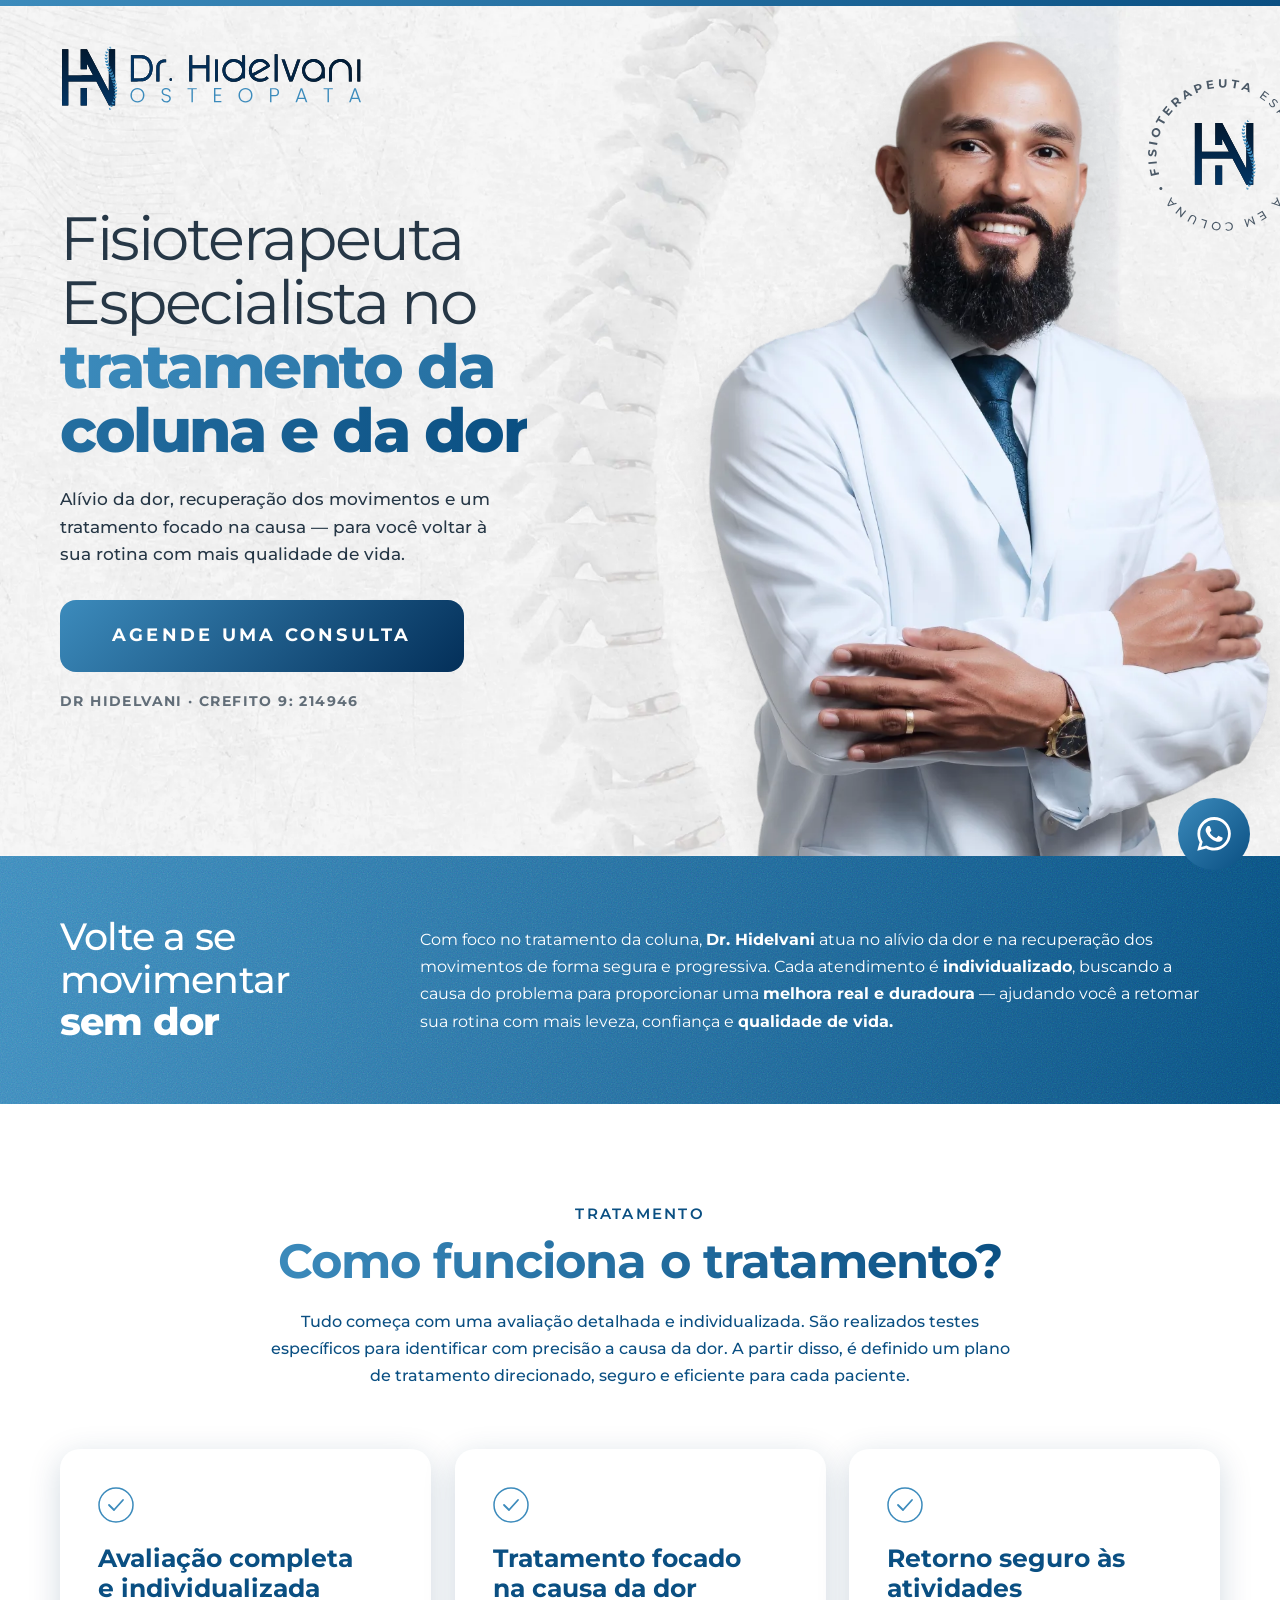
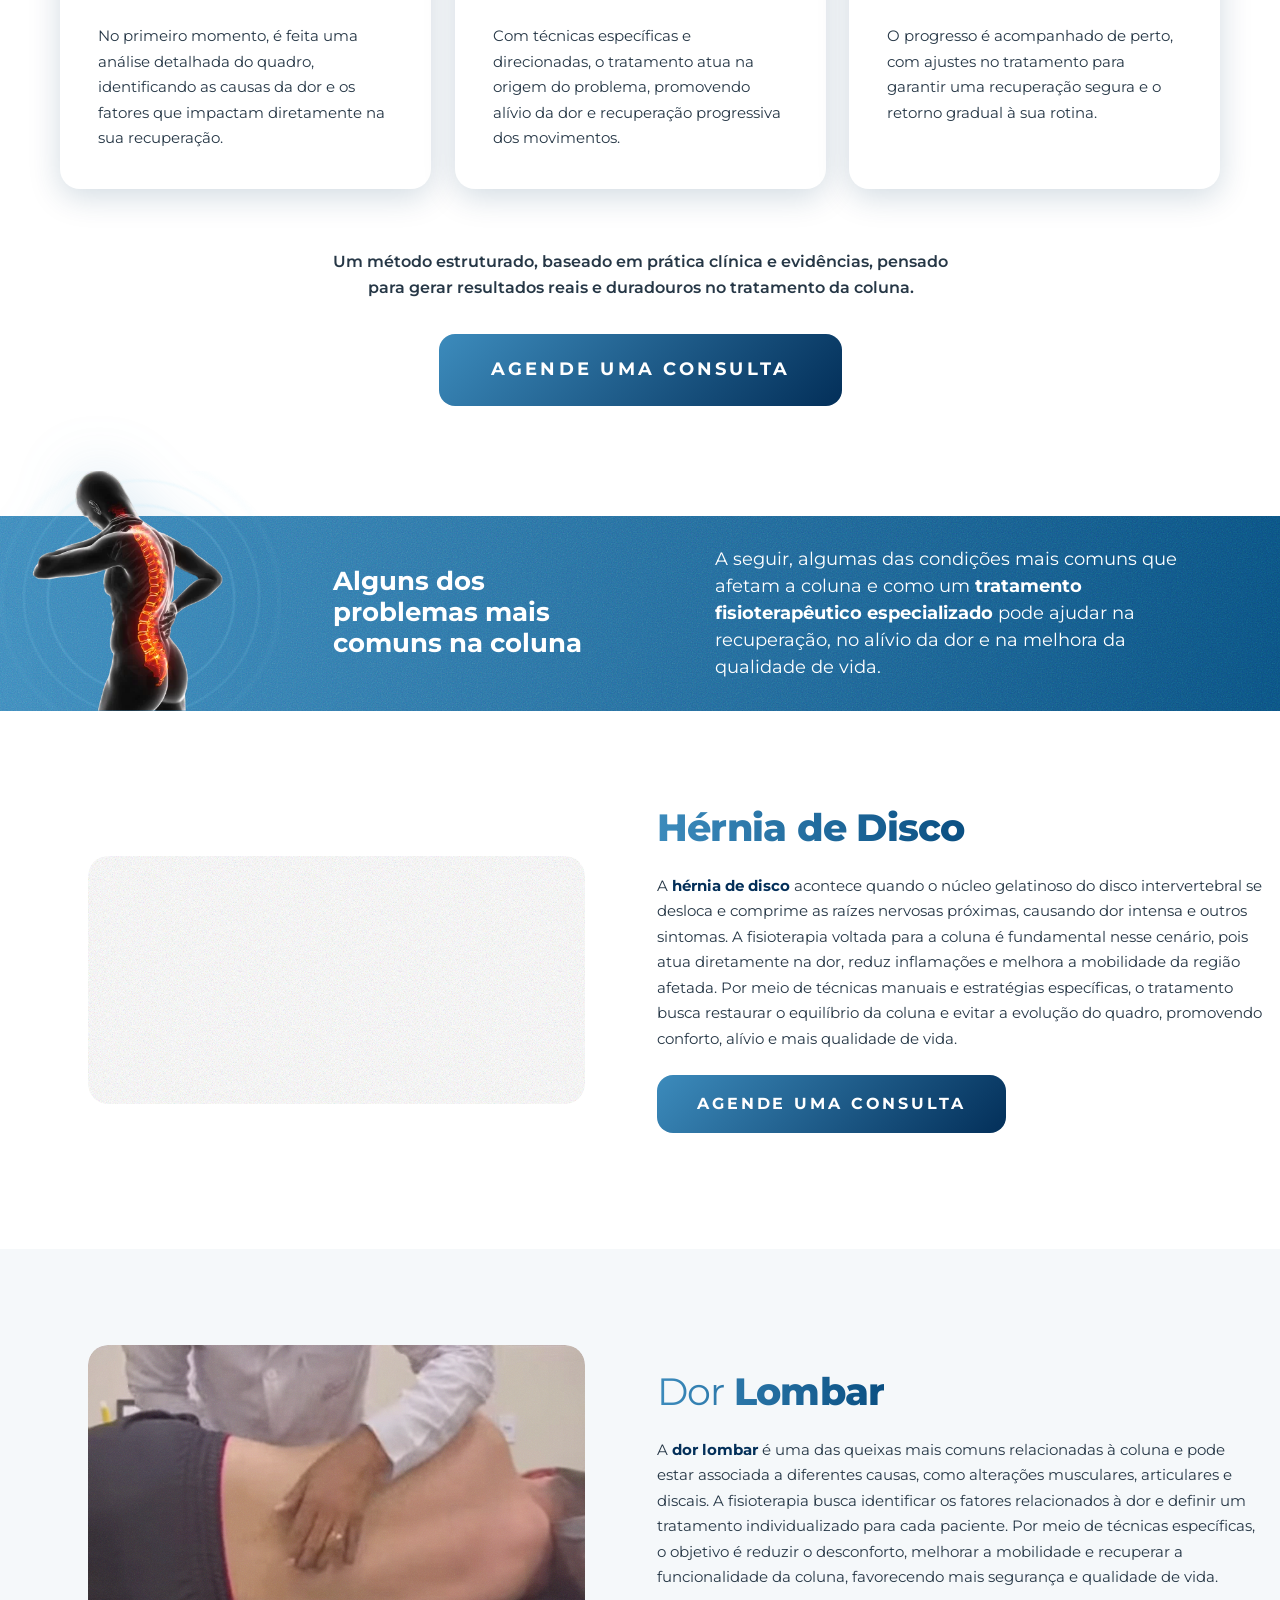
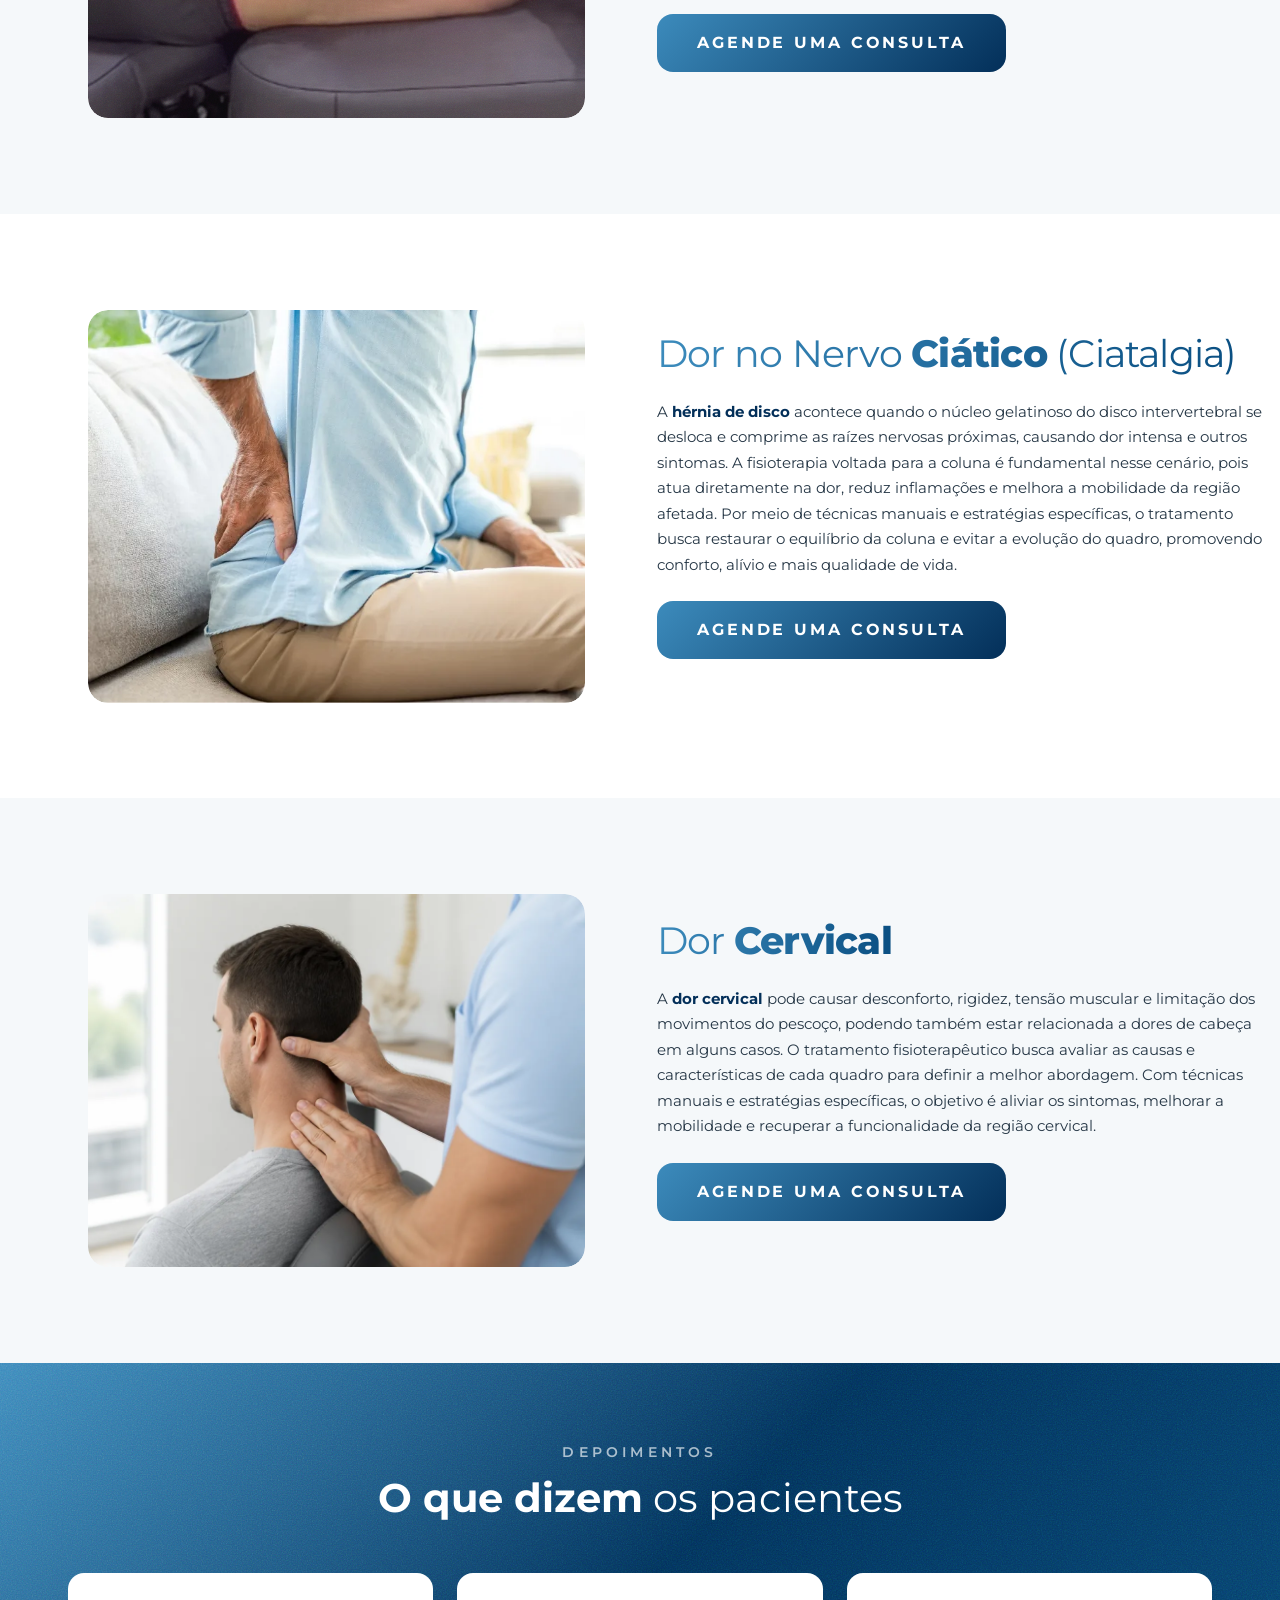
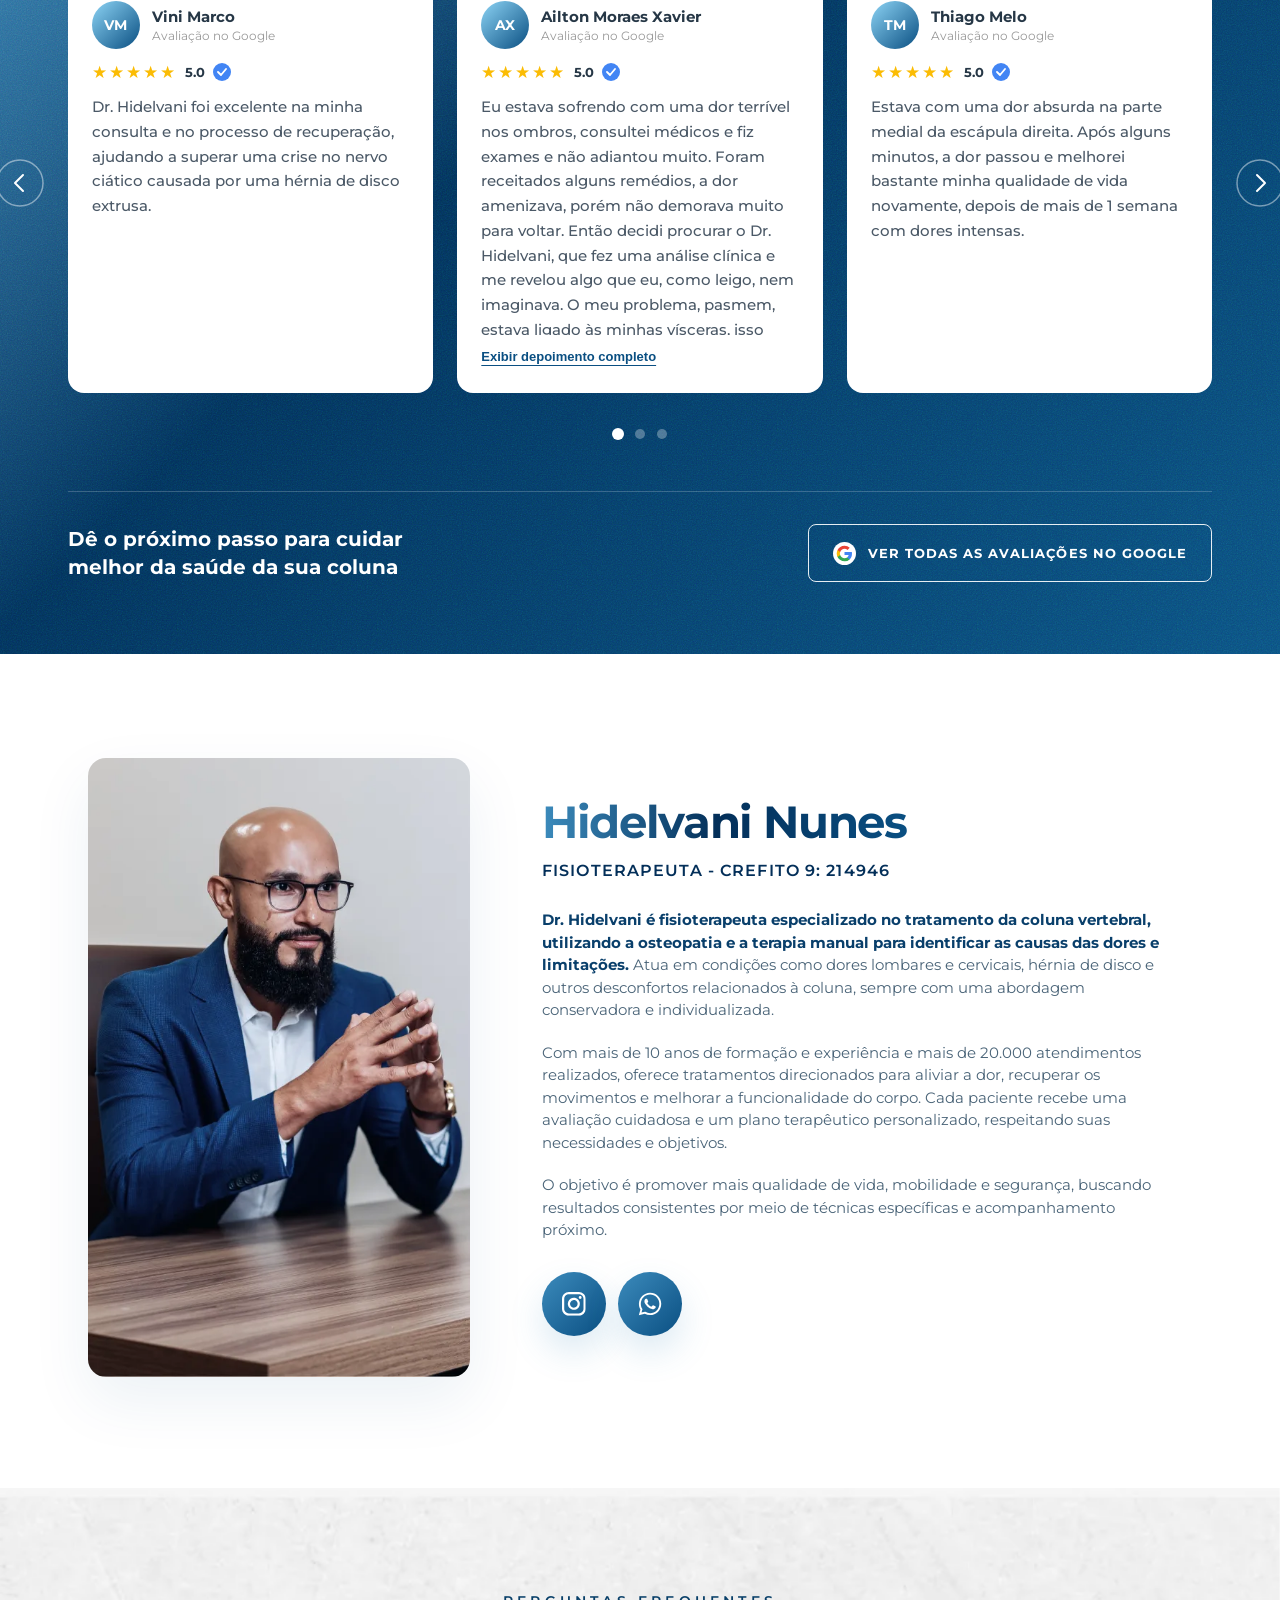
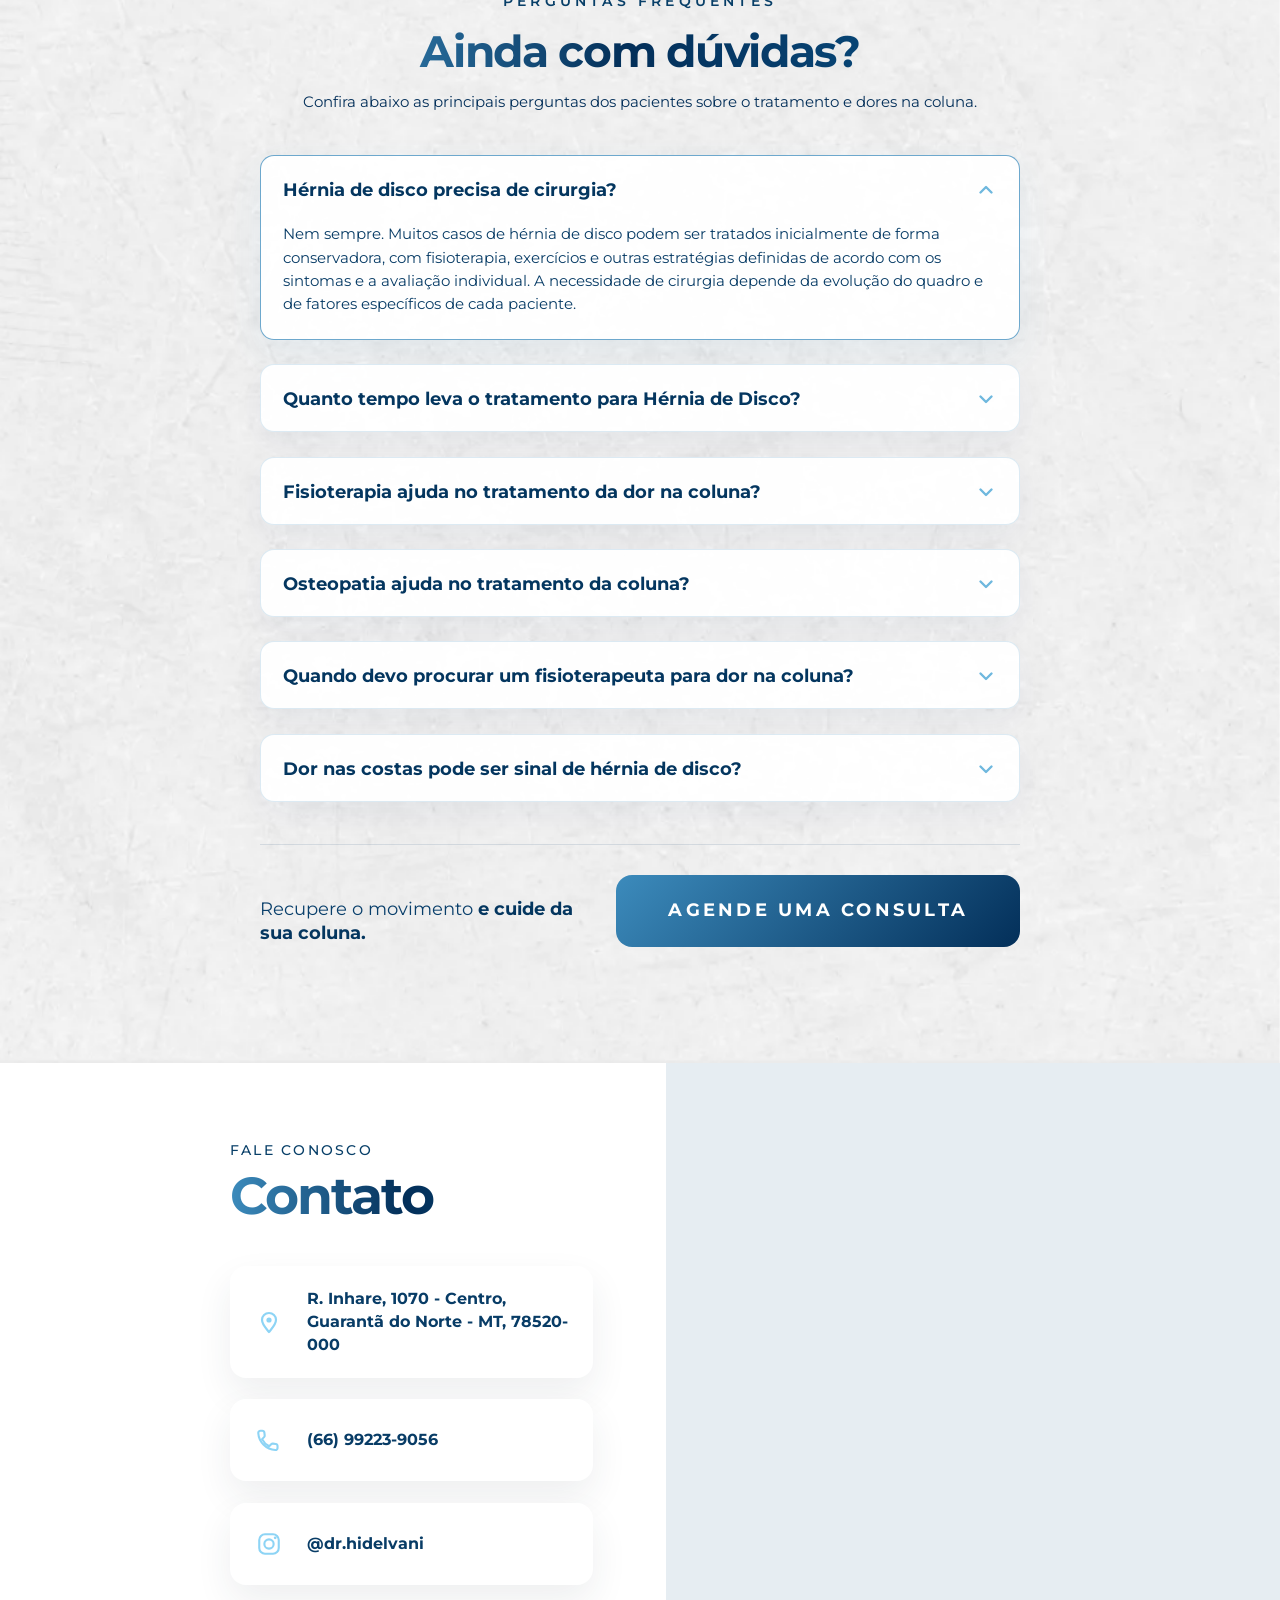
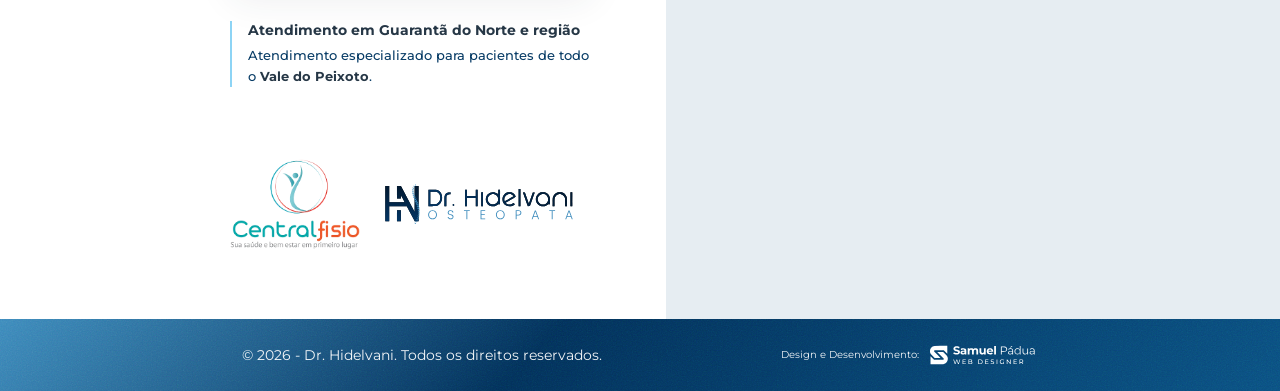
==== commit 8597f522: "feat: substitui imagem da seção Dor Lombar por vídeo otimizado Usa o trecho de técnica manual na lom" ====
--- a/index.html
+++ b/index.html
@@ -268,11 +268,11 @@
   <section class="condition-block condition-block--gray">
     <div class="condition-inner">
 
-      <div class="condition-media">
-        <picture>
-          <source srcset="lombar.webp" type="image/webp">
-          <img src="lombar.png" class="condition-img" alt="Fisioterapeuta avaliando a região lombar de um paciente">
-        </picture>
+      <div class="condition-media condition-media--video">
+        <video class="condition-video" width="800" height="600" poster="lombar-poster.webp" autoplay loop muted playsinline preload="none" aria-label="Fisioterapeuta aplicando técnica manual na região lombar de um paciente">
+          <source data-src="lombar.webm" type="video/webm">
+          <source data-src="lombar-video.mp4" type="video/mp4">
+        </video>
       </div>
 
       <div class="condition-text">
@@ -1296,6 +1296,41 @@
     })();
 
     (function () {
+      var videos = Array.from(document.querySelectorAll('.condition-video'));
+      if (!videos.length) return;
+
+      var prefersReducedMotion = window.matchMedia('(prefers-reduced-motion: reduce)').matches;
+      if (prefersReducedMotion) return;
+
+      function loadVideo(video) {
+        if (video.dataset.loaded) return;
+        video.dataset.loaded = '1';
+        Array.from(video.querySelectorAll('source[data-src]')).forEach(function (source) {
+          source.src = source.getAttribute('data-src');
+          source.removeAttribute('data-src');
+        });
+        video.load();
+        var attempt = video.play();
+        if (attempt && attempt.catch) attempt.catch(function () {});
+      }
+
+      if (!('IntersectionObserver' in window)) {
+        videos.forEach(loadVideo);
+        return;
+      }
+
+      var videoObserver = new IntersectionObserver(function (entries) {
+        entries.forEach(function (entry) {
+          if (!entry.isIntersecting) return;
+          loadVideo(entry.target);
+          videoObserver.unobserve(entry.target);
+        });
+      }, { rootMargin: '200px 0px' });
+
+      videos.forEach(function (video) { videoObserver.observe(video); });
+    })();
+
+    (function () {
       var yearEl = document.getElementById('footer-year');
       if (!yearEl) return;
       yearEl.textContent = new Date().getFullYear();
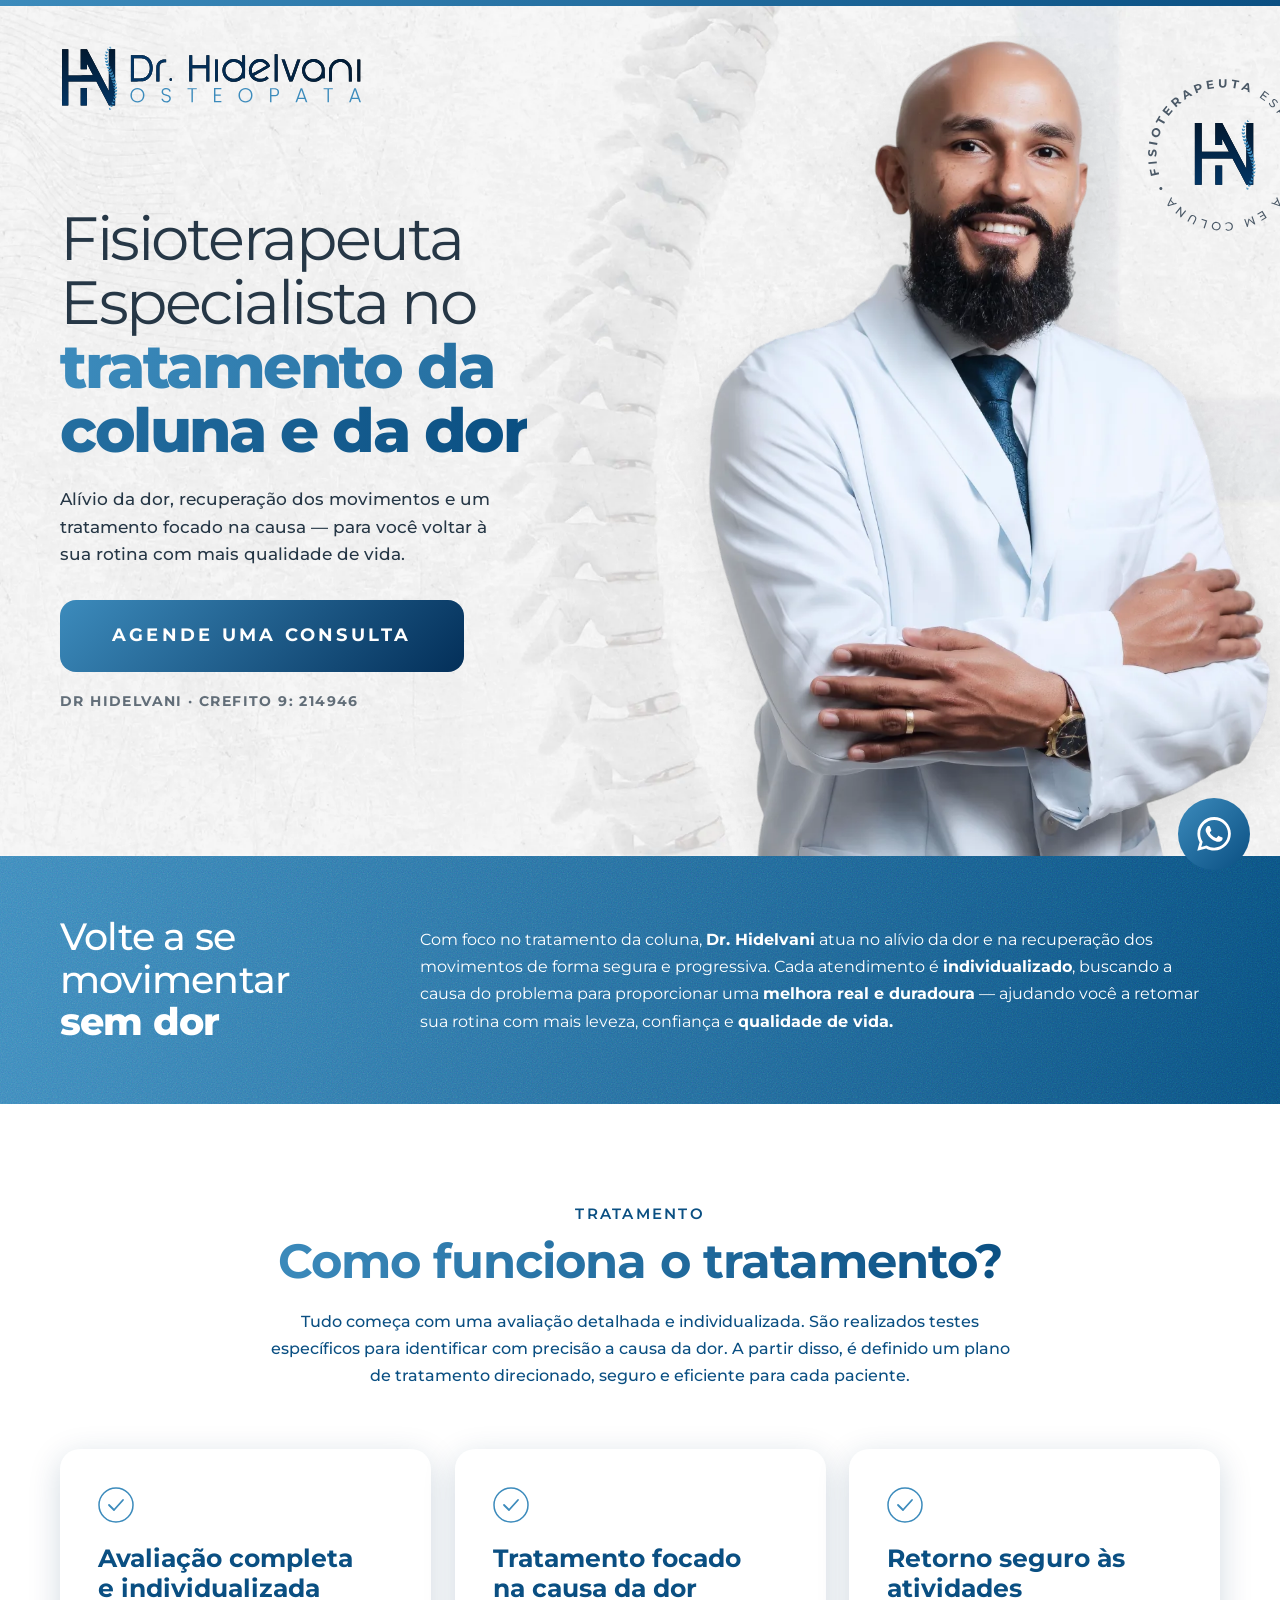
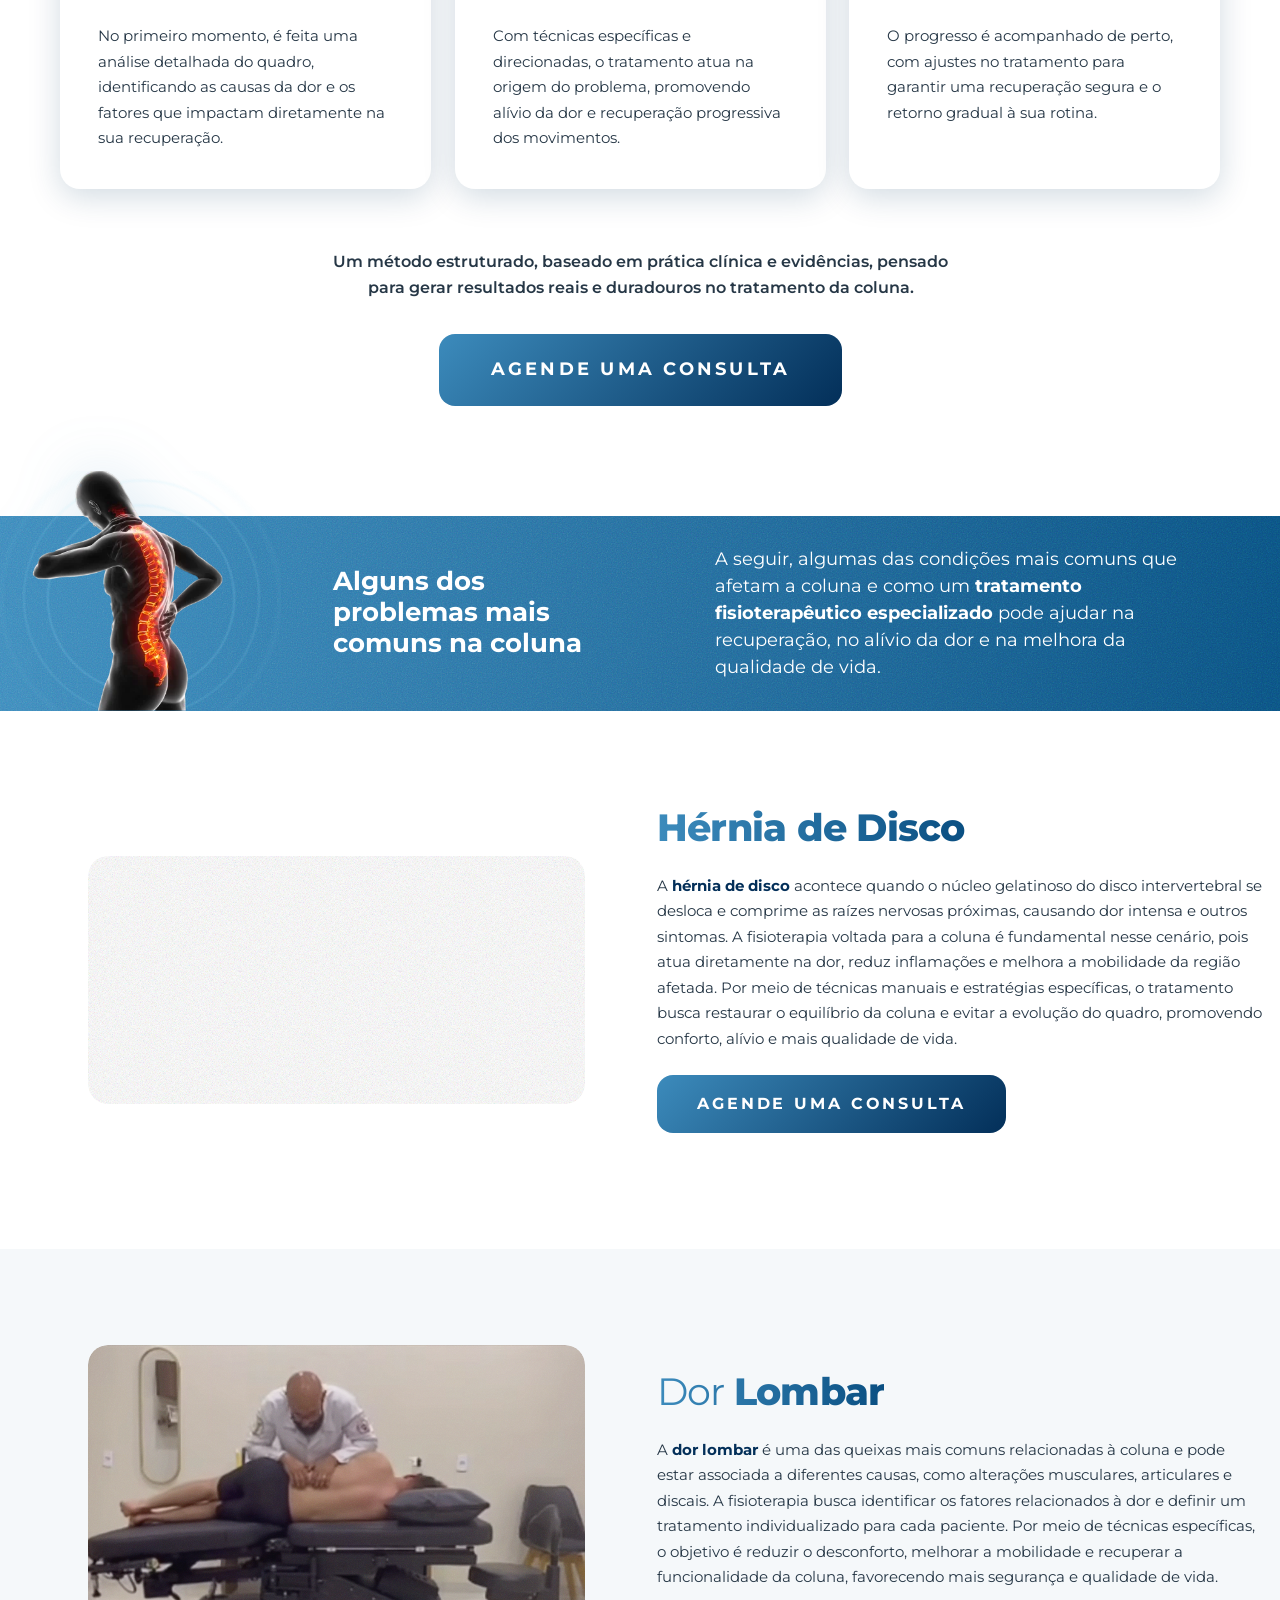
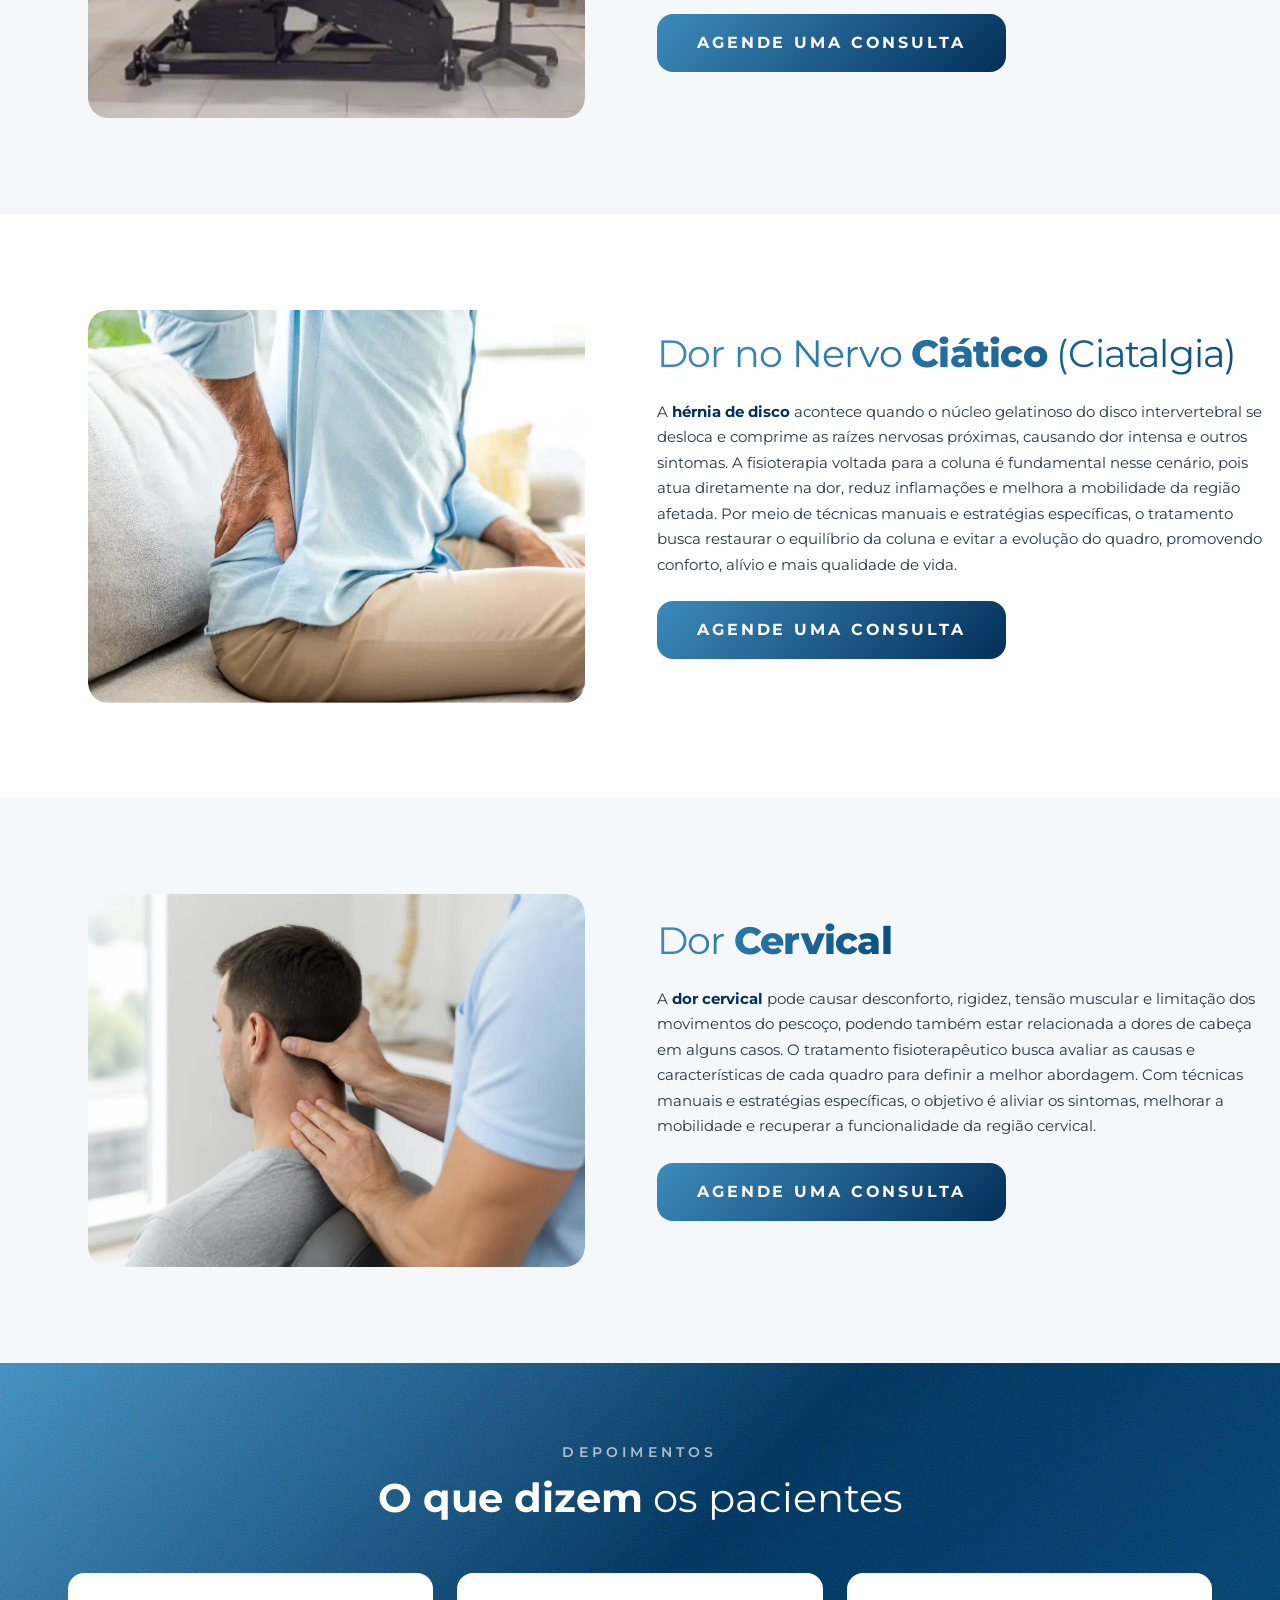
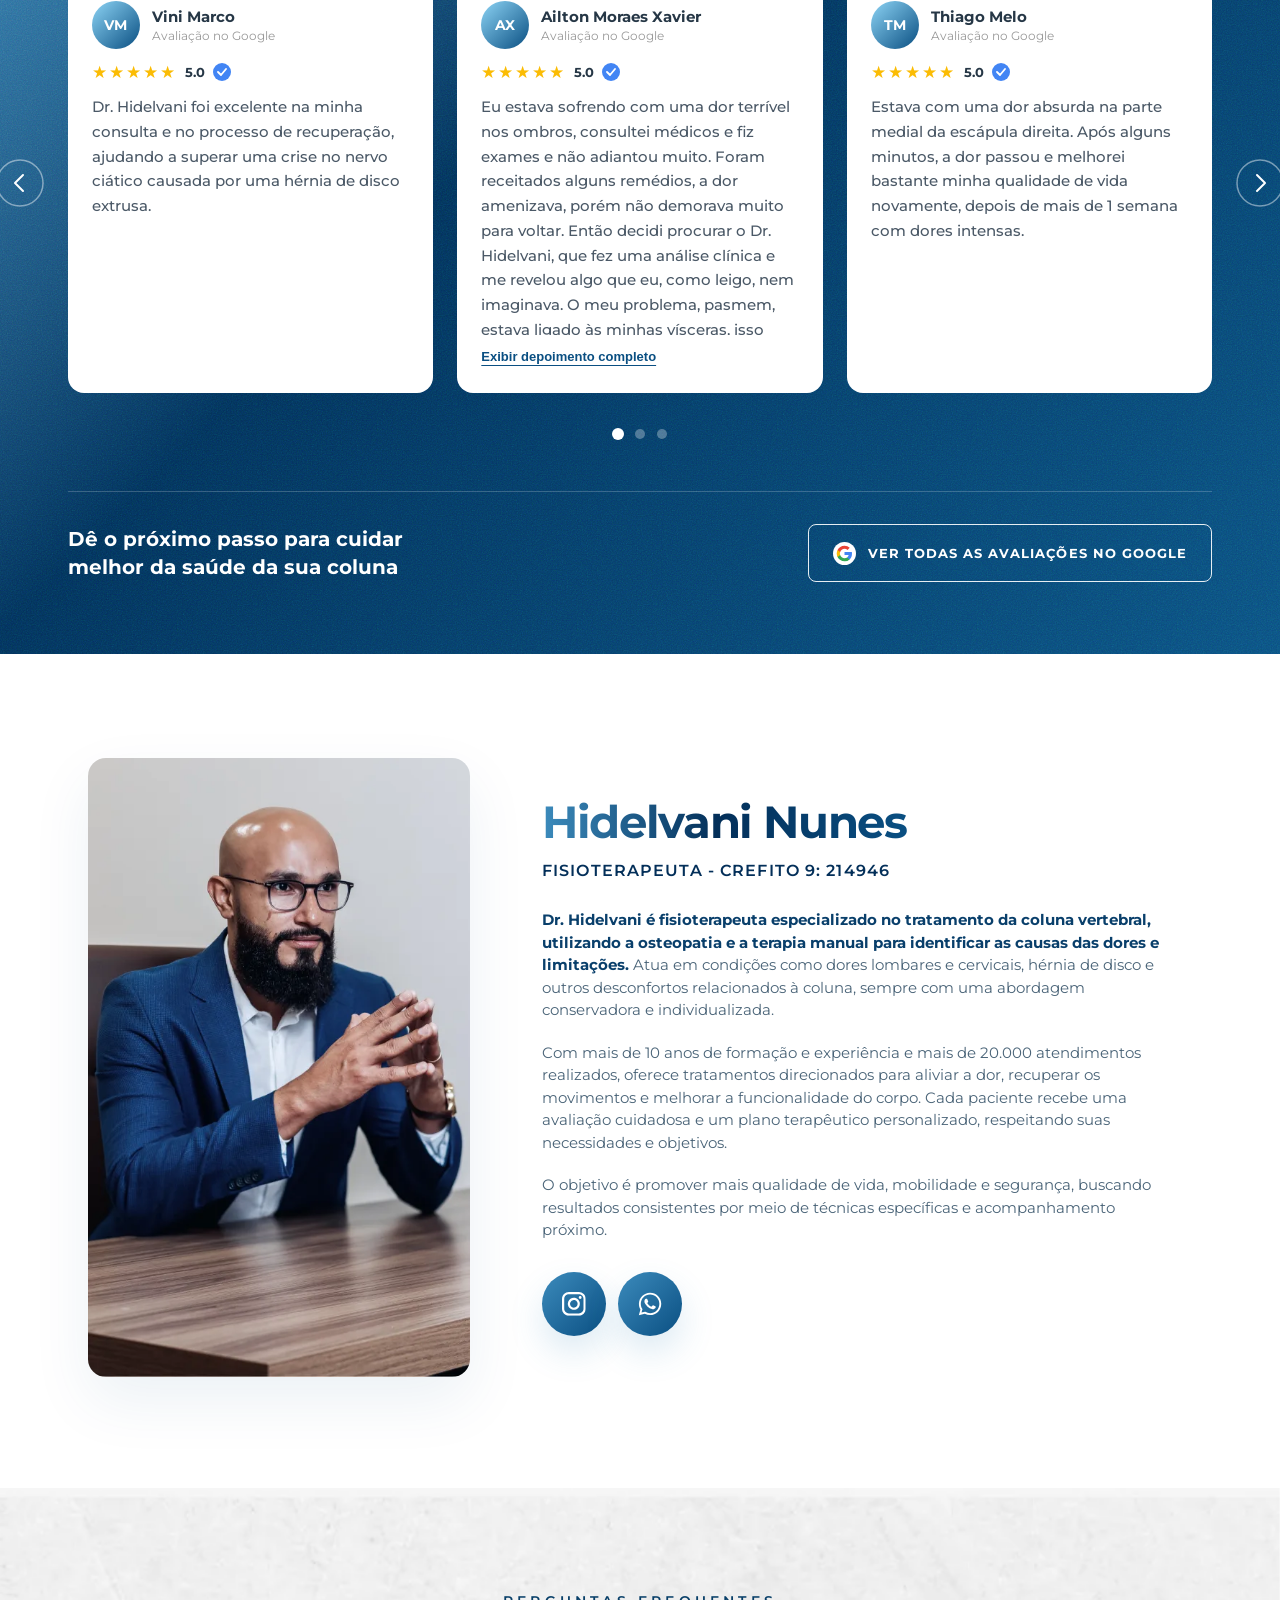
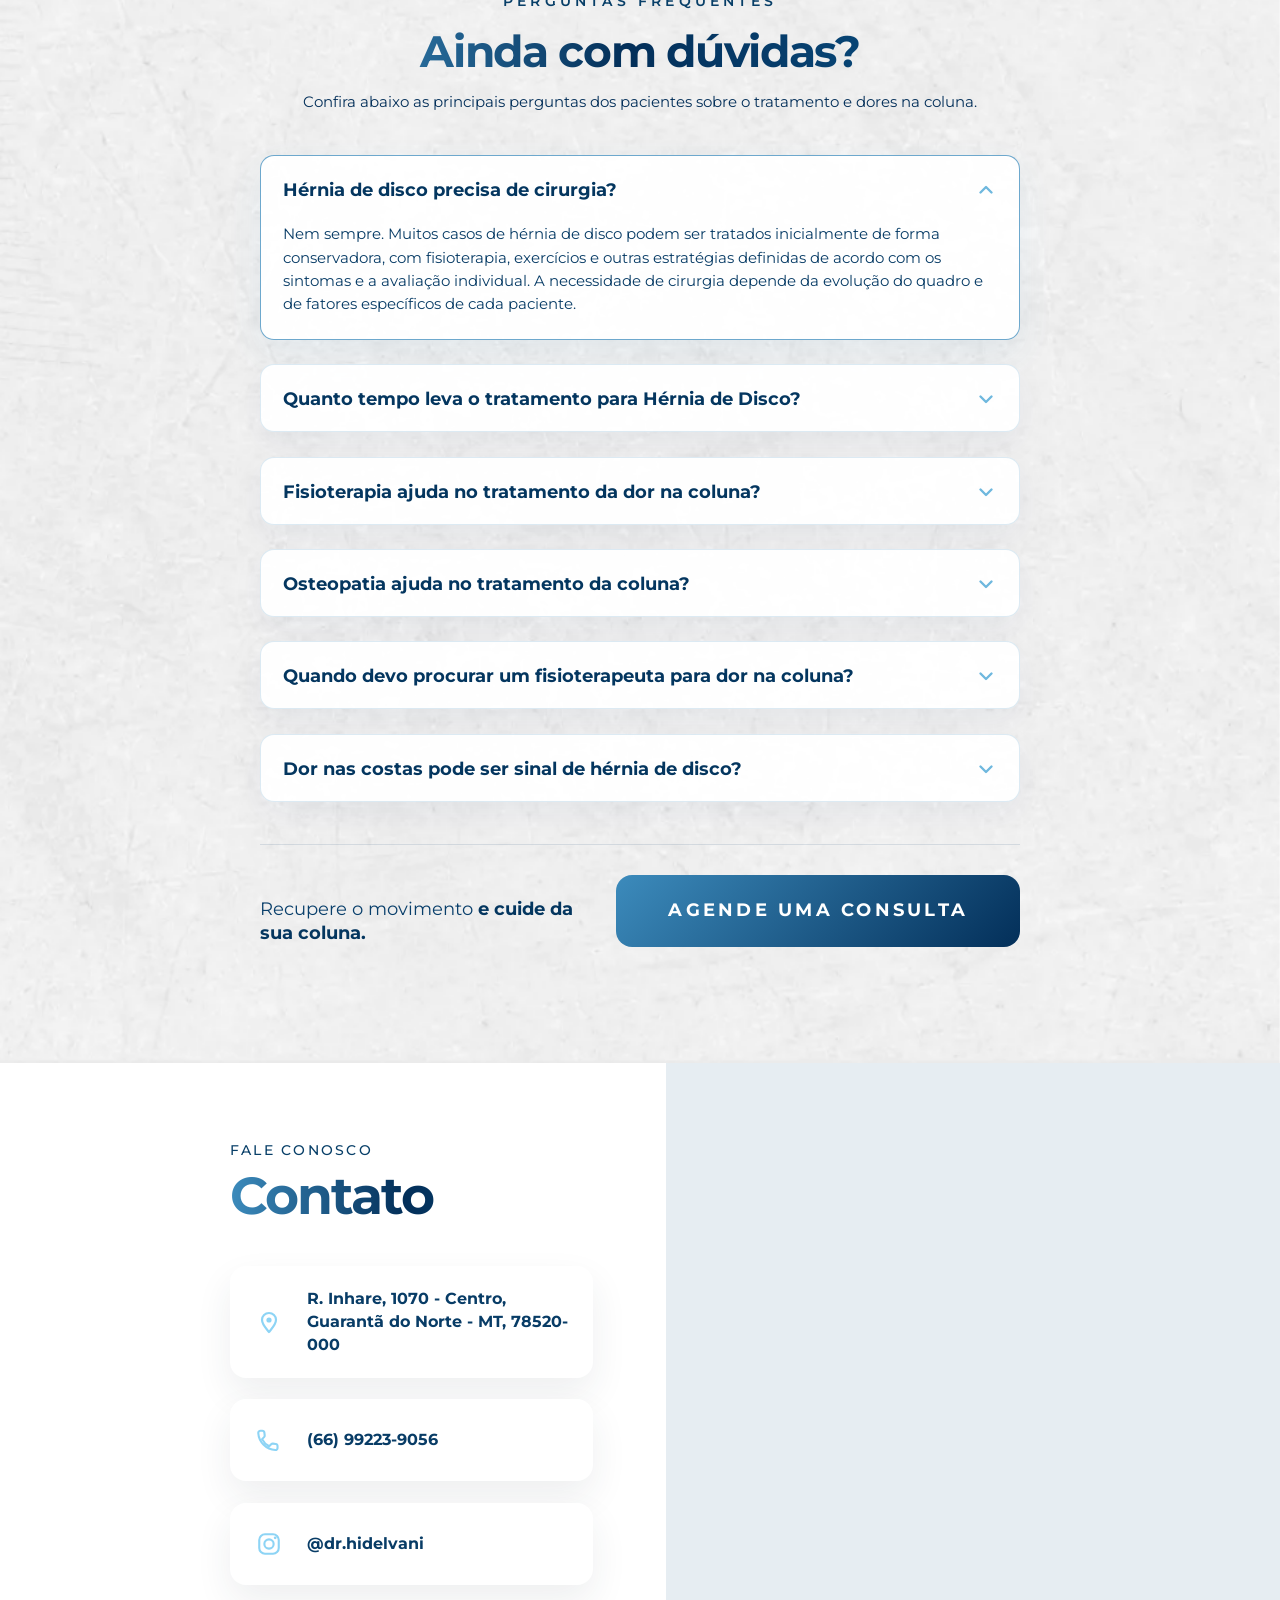
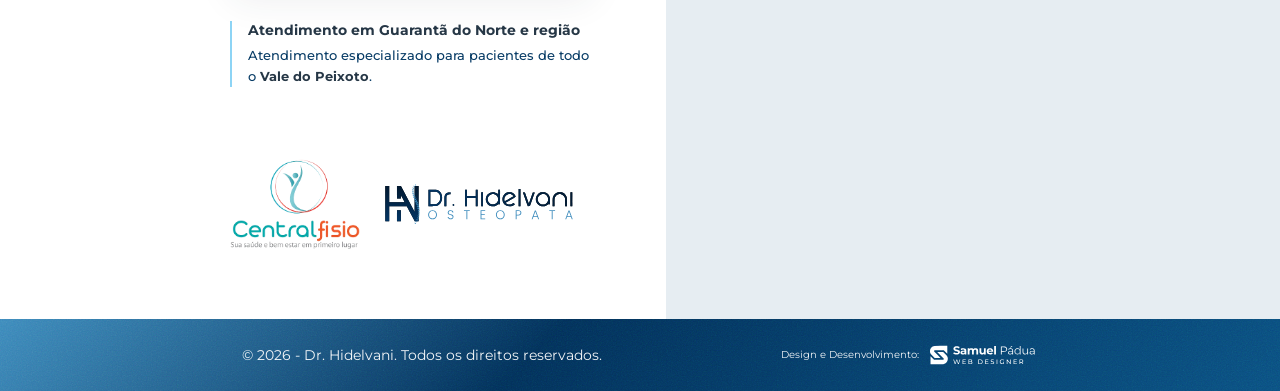
==== commit b1e6ce5f: "feat: estende vídeo da lombar para 47s e troca o codec principal por AV1 Aproveita quase todo o mate" ====
--- a/index.html
+++ b/index.html
@@ -270,7 +270,8 @@
 
       <div class="condition-media condition-media--video">
         <video class="condition-video" width="800" height="600" poster="lombar-poster.webp" autoplay loop muted playsinline preload="none" aria-label="Fisioterapeuta aplicando técnica manual na região lombar de um paciente">
-          <source data-src="lombar.webm" type="video/webm">
+          <source data-src="lombar-av1.webm" type="video/webm; codecs=av01.0.04M.08">
+          <source data-src="lombar-vp9.webm" type="video/webm; codecs=vp9">
           <source data-src="lombar-video.mp4" type="video/mp4">
         </video>
       </div>
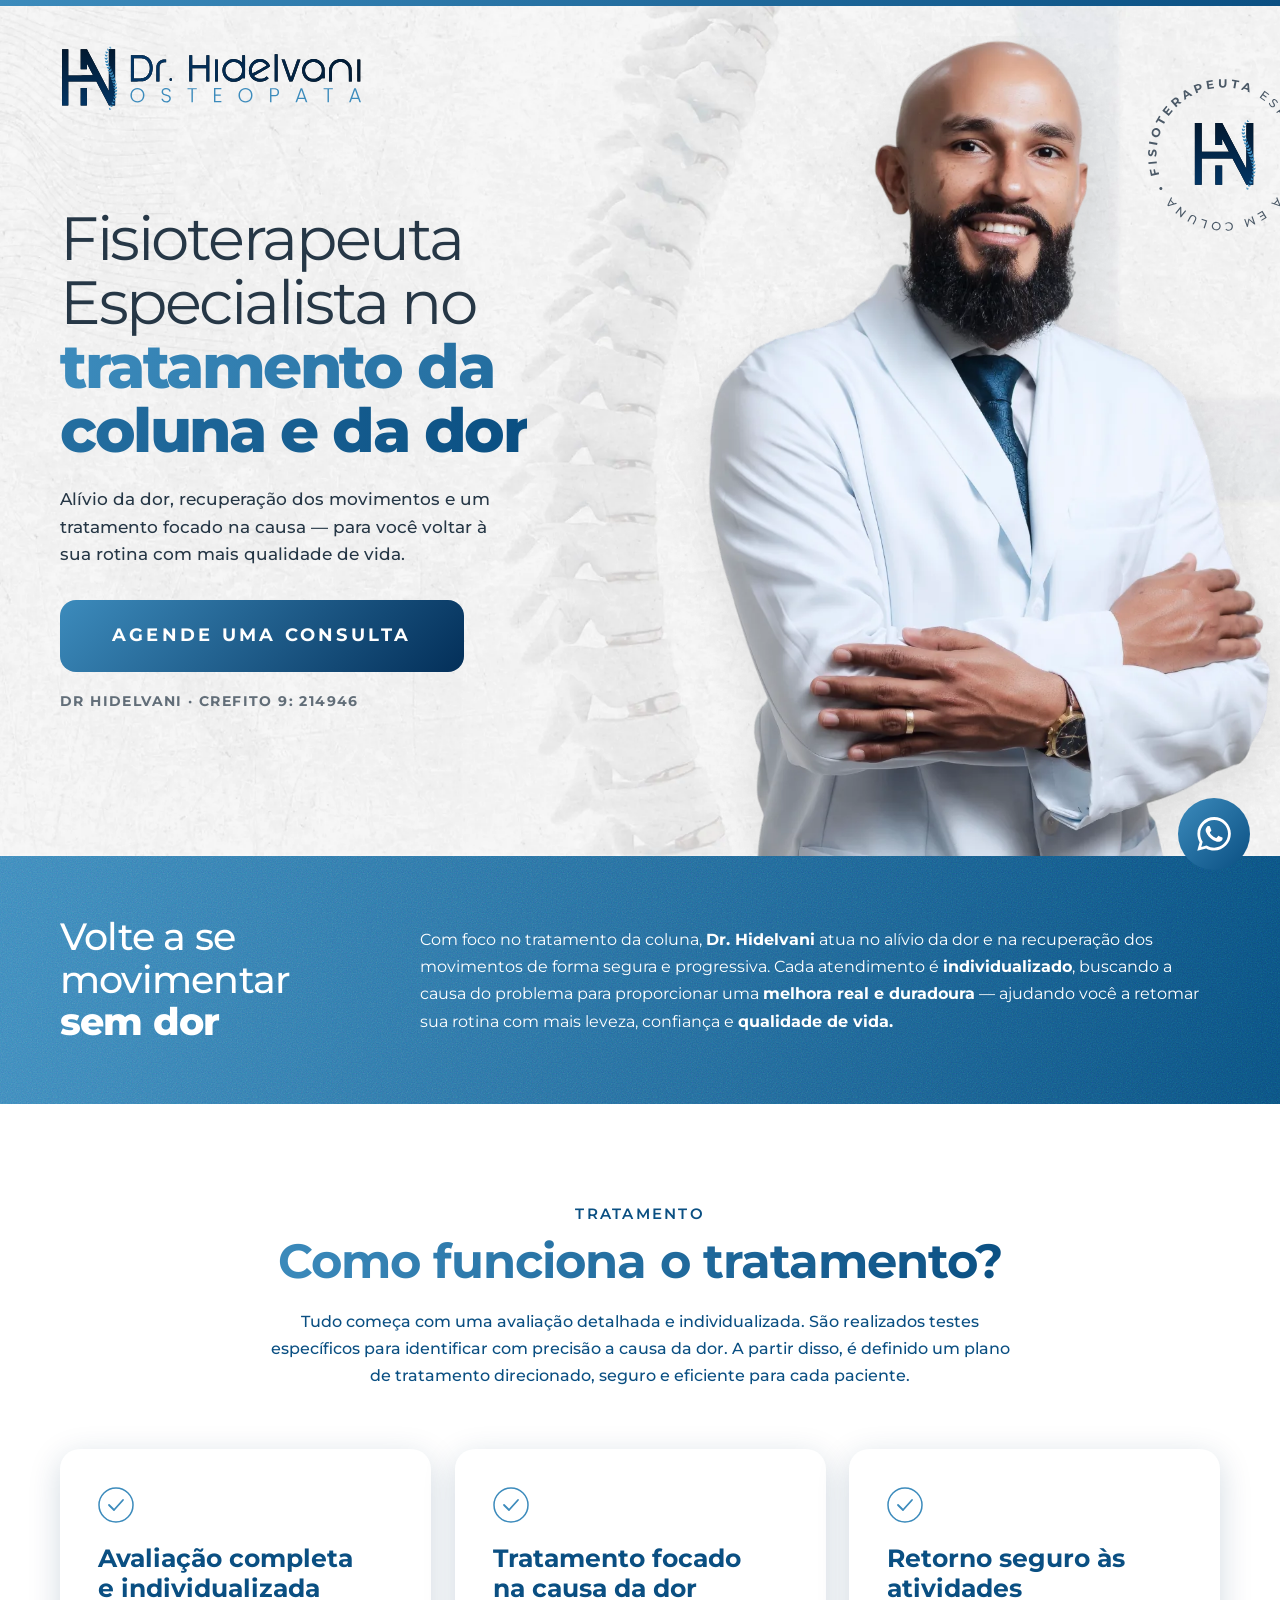
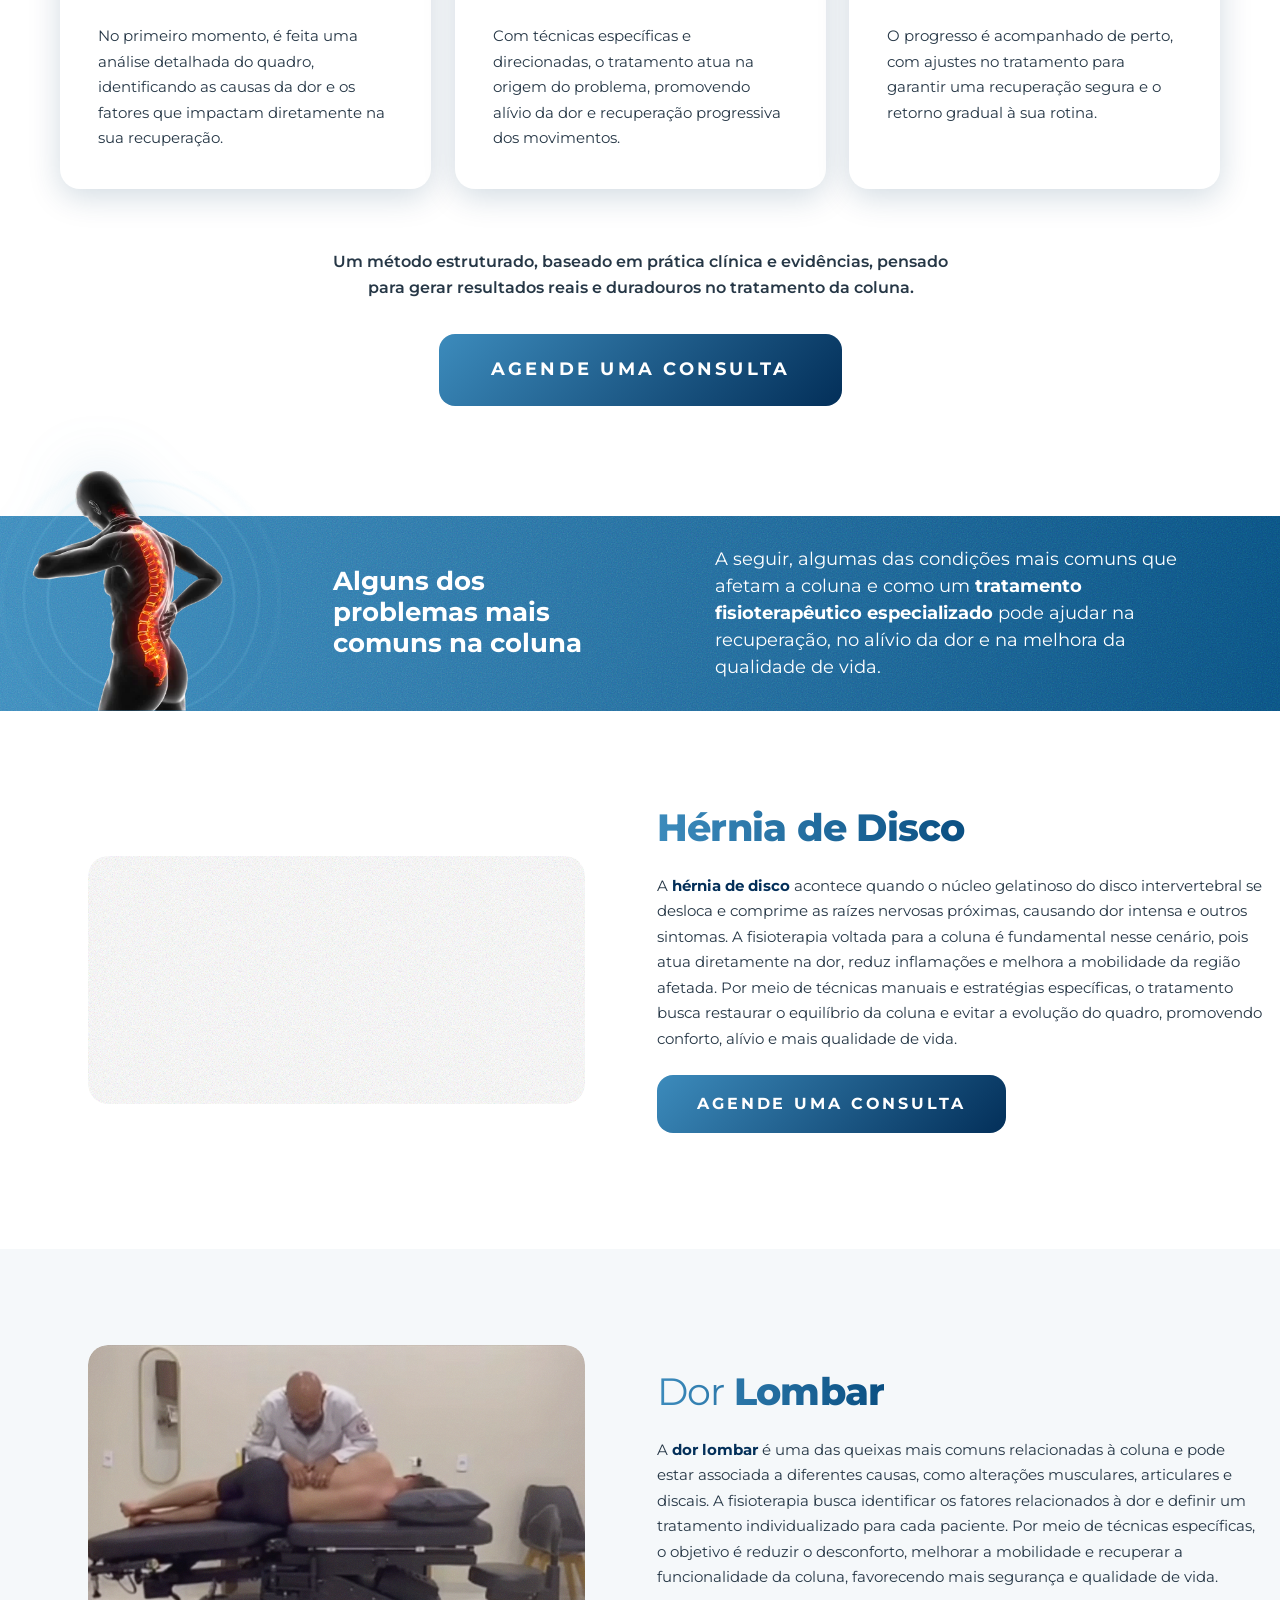
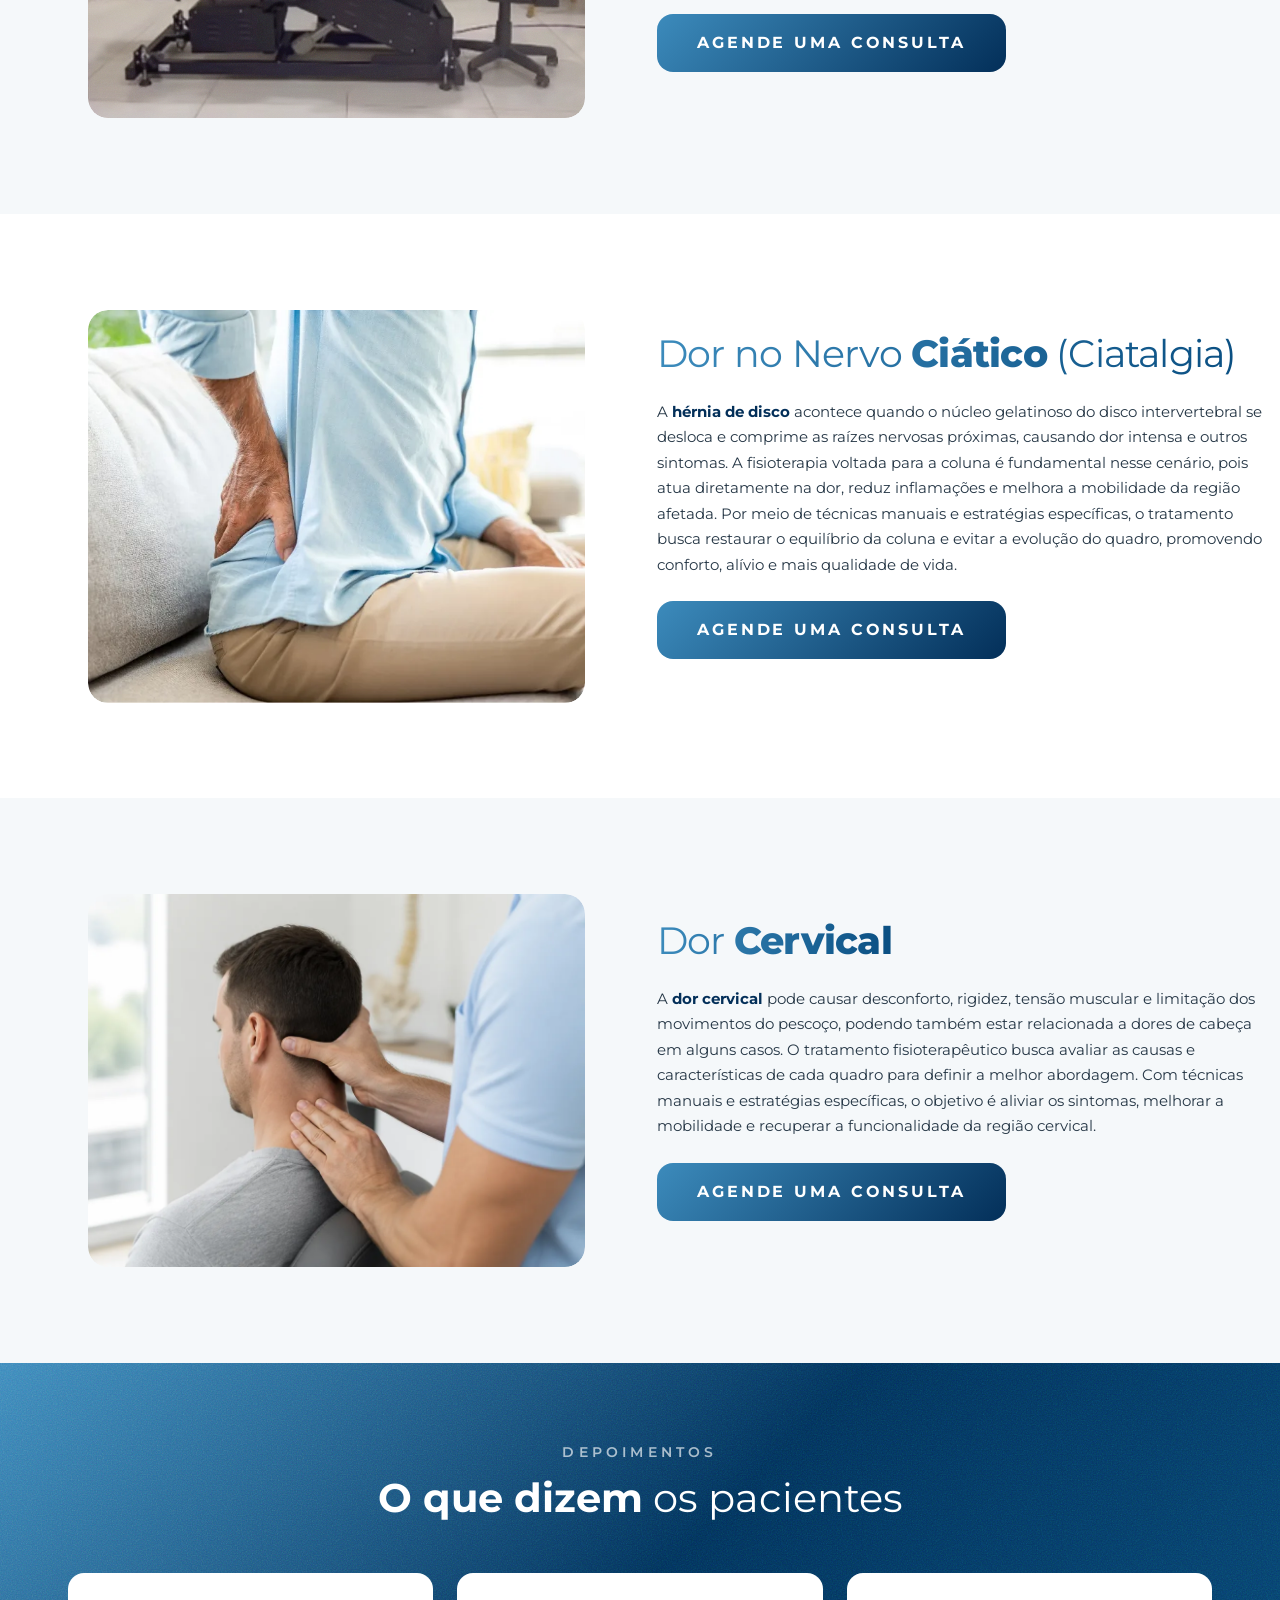
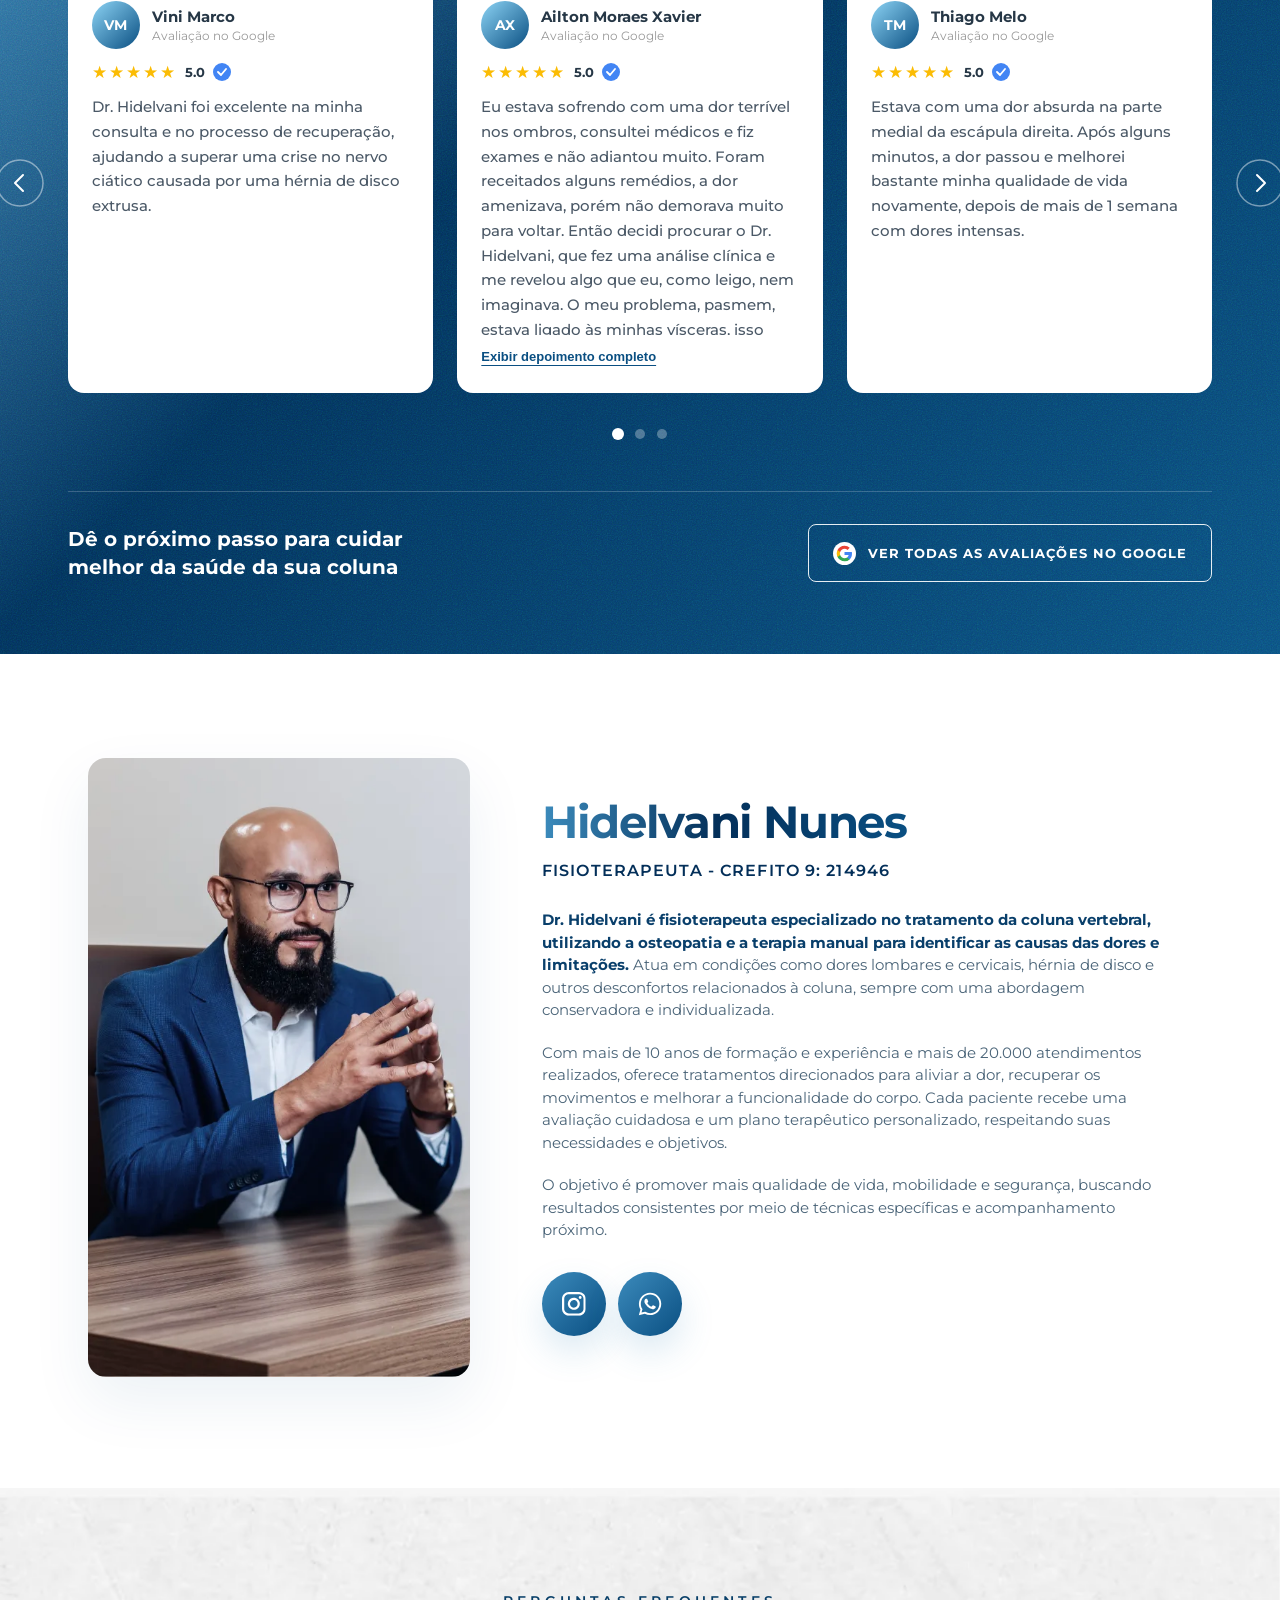
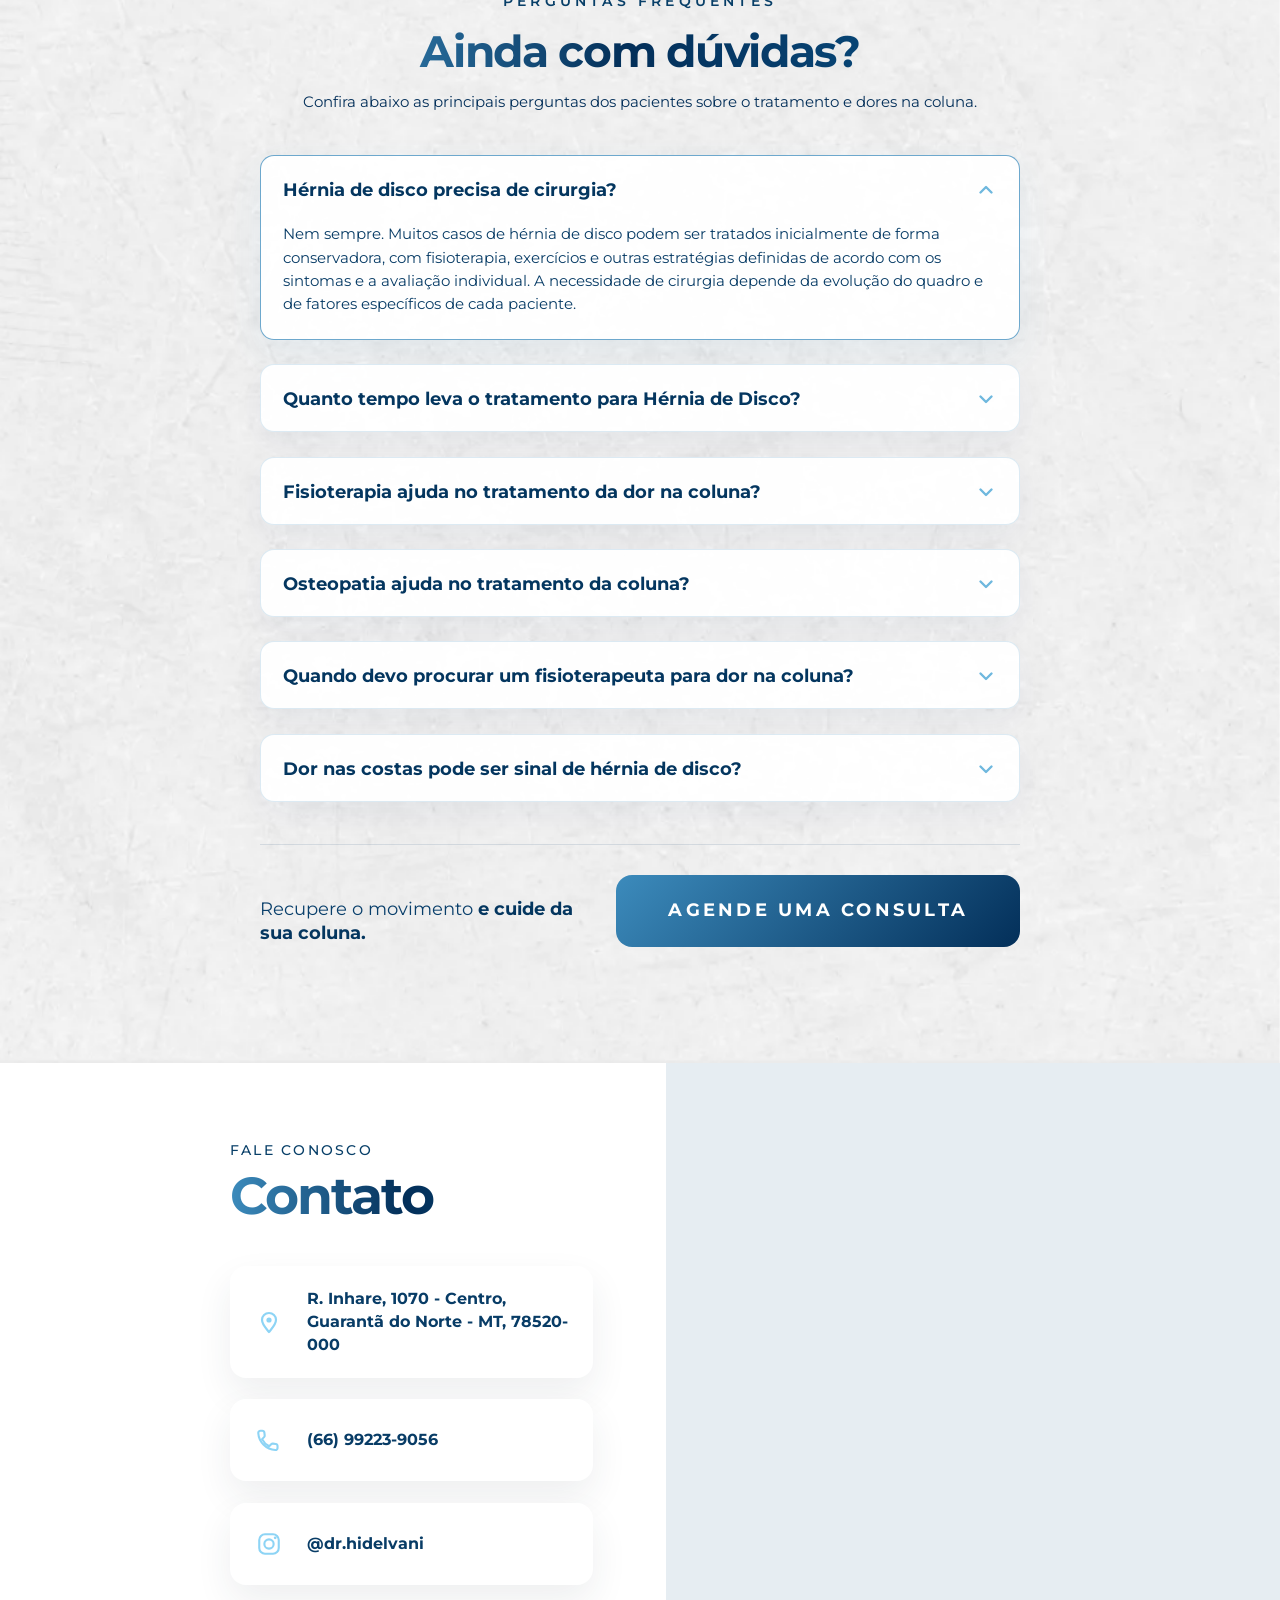
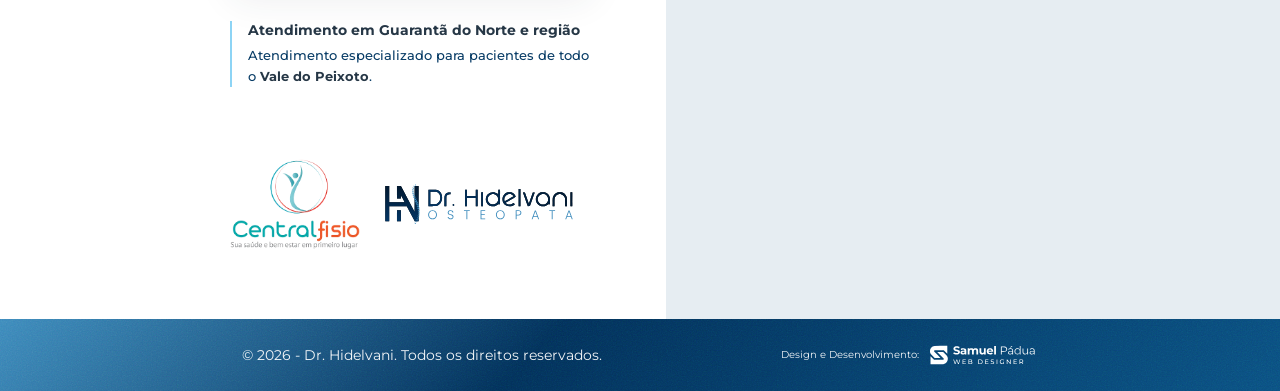
==== commit 8a9b8b6e: "feat: adiciona tag do Google Analytics (GA4) nas páginas do site Insere o snippet gtag.js (G-855G8X3" ====
--- a/index.html
+++ b/index.html
@@ -3,6 +3,15 @@
 <head>
   <meta charset="UTF-8">
   <meta name="viewport" content="width=device-width, initial-scale=1.0">
+  <!-- Google tag (gtag.js) -->
+  <script async src="https://www.googletagmanager.com/gtag/js?id=G-855G8X3JG8"></script>
+  <script>
+    window.dataLayer = window.dataLayer || [];
+    function gtag(){dataLayer.push(arguments);}
+    gtag('js', new Date());
+
+    gtag('config', 'G-855G8X3JG8');
+  </script>
   <title>Fisioterapeuta Especialista em Coluna em Guarantã do Norte - MT | Tratamento da Coluna e da Dor</title>
   <meta name="description" content="Fisioterapeuta especialista no tratamento da coluna em Guarantã do Norte - MT. Alívio da dor, recuperação dos movimentos e tratamento focado na causa para você voltar à sua rotina com mais qualidade de vida.">
   <link rel="canonical" href="https://www.osteopatiaguaranta.com.br/">
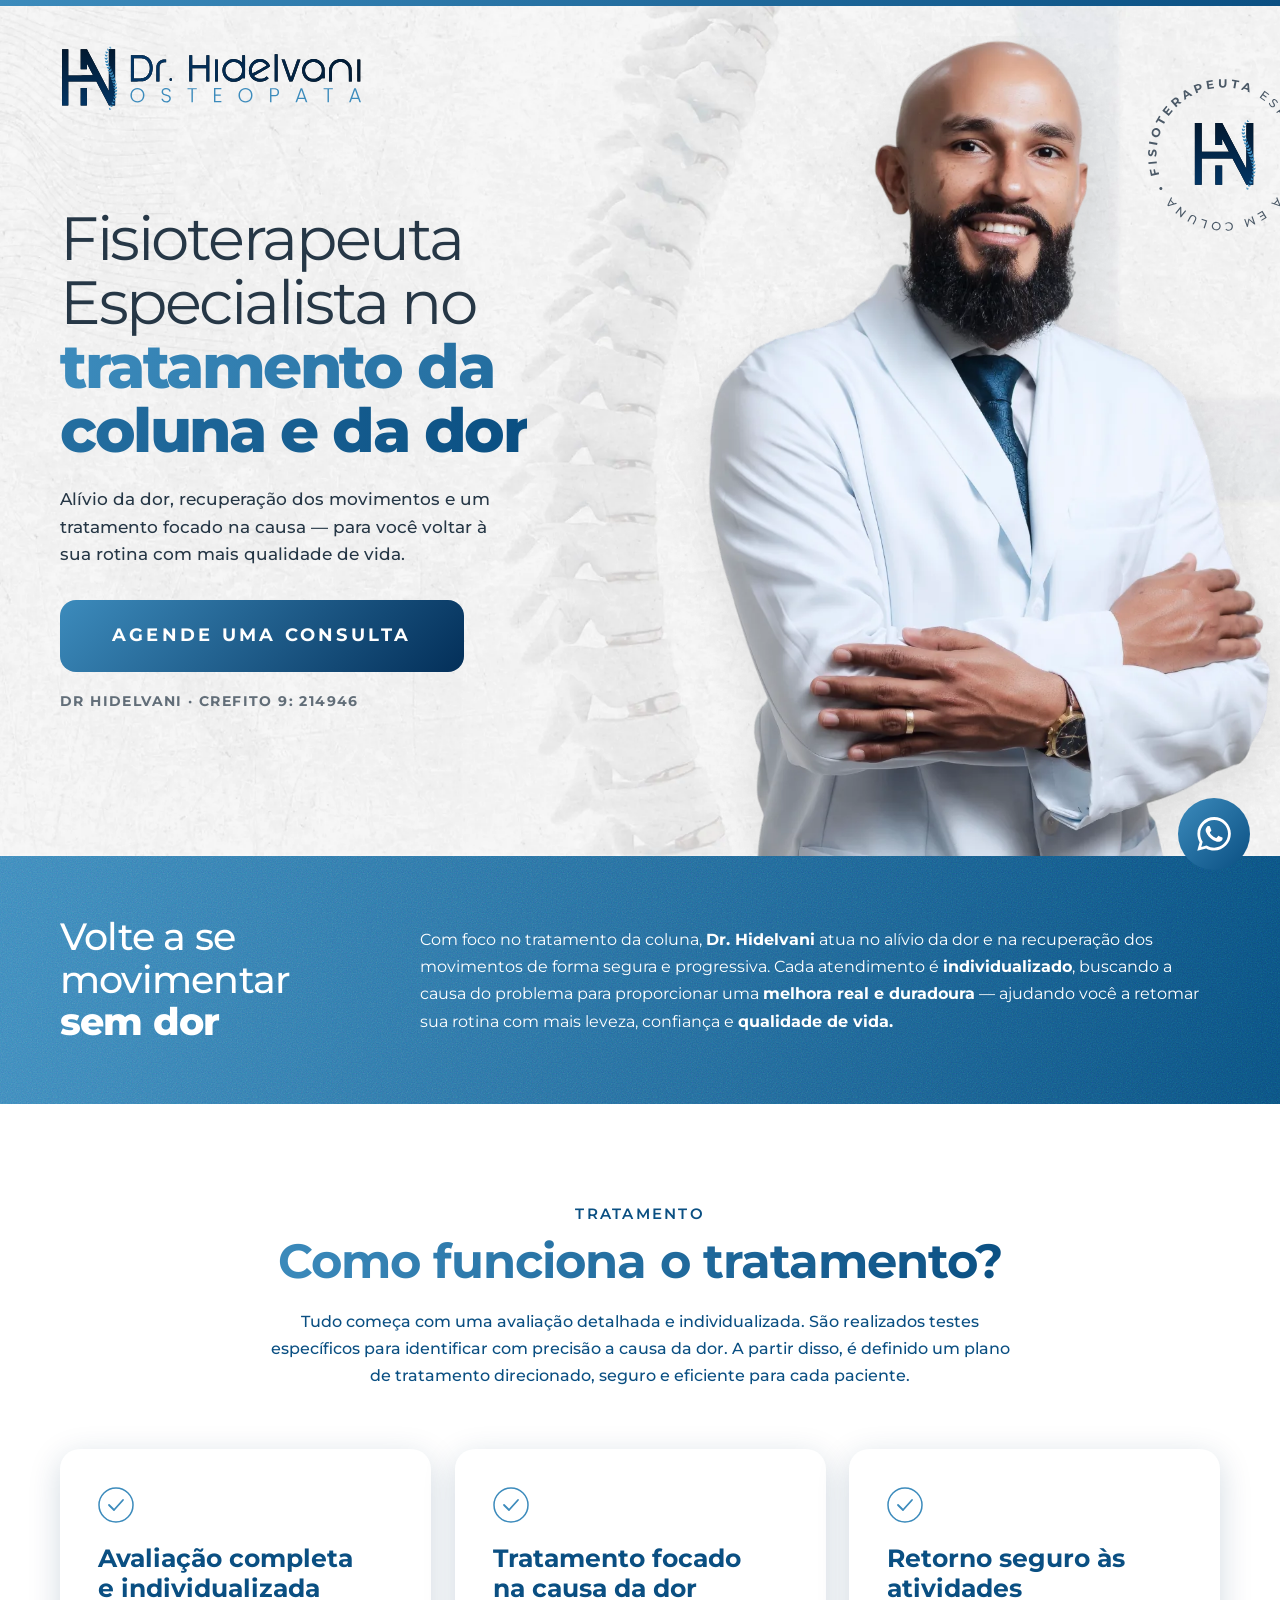
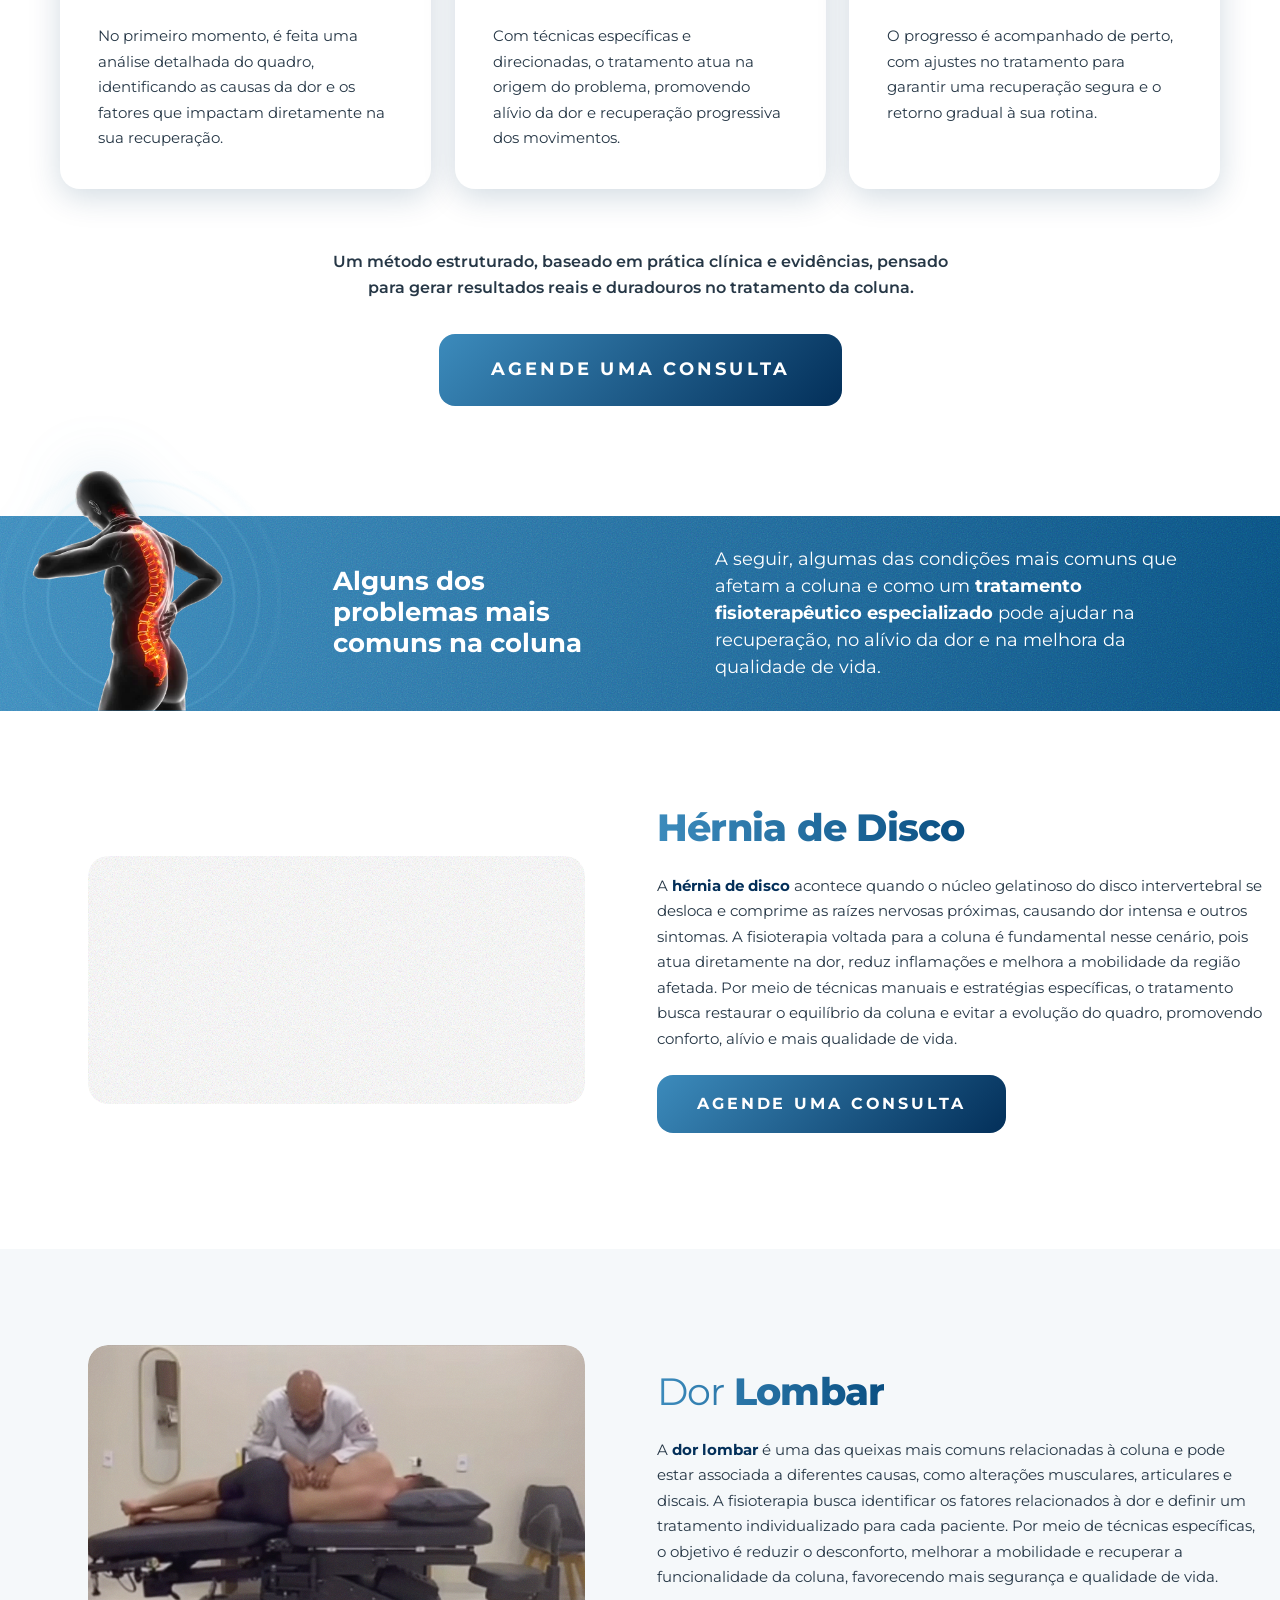
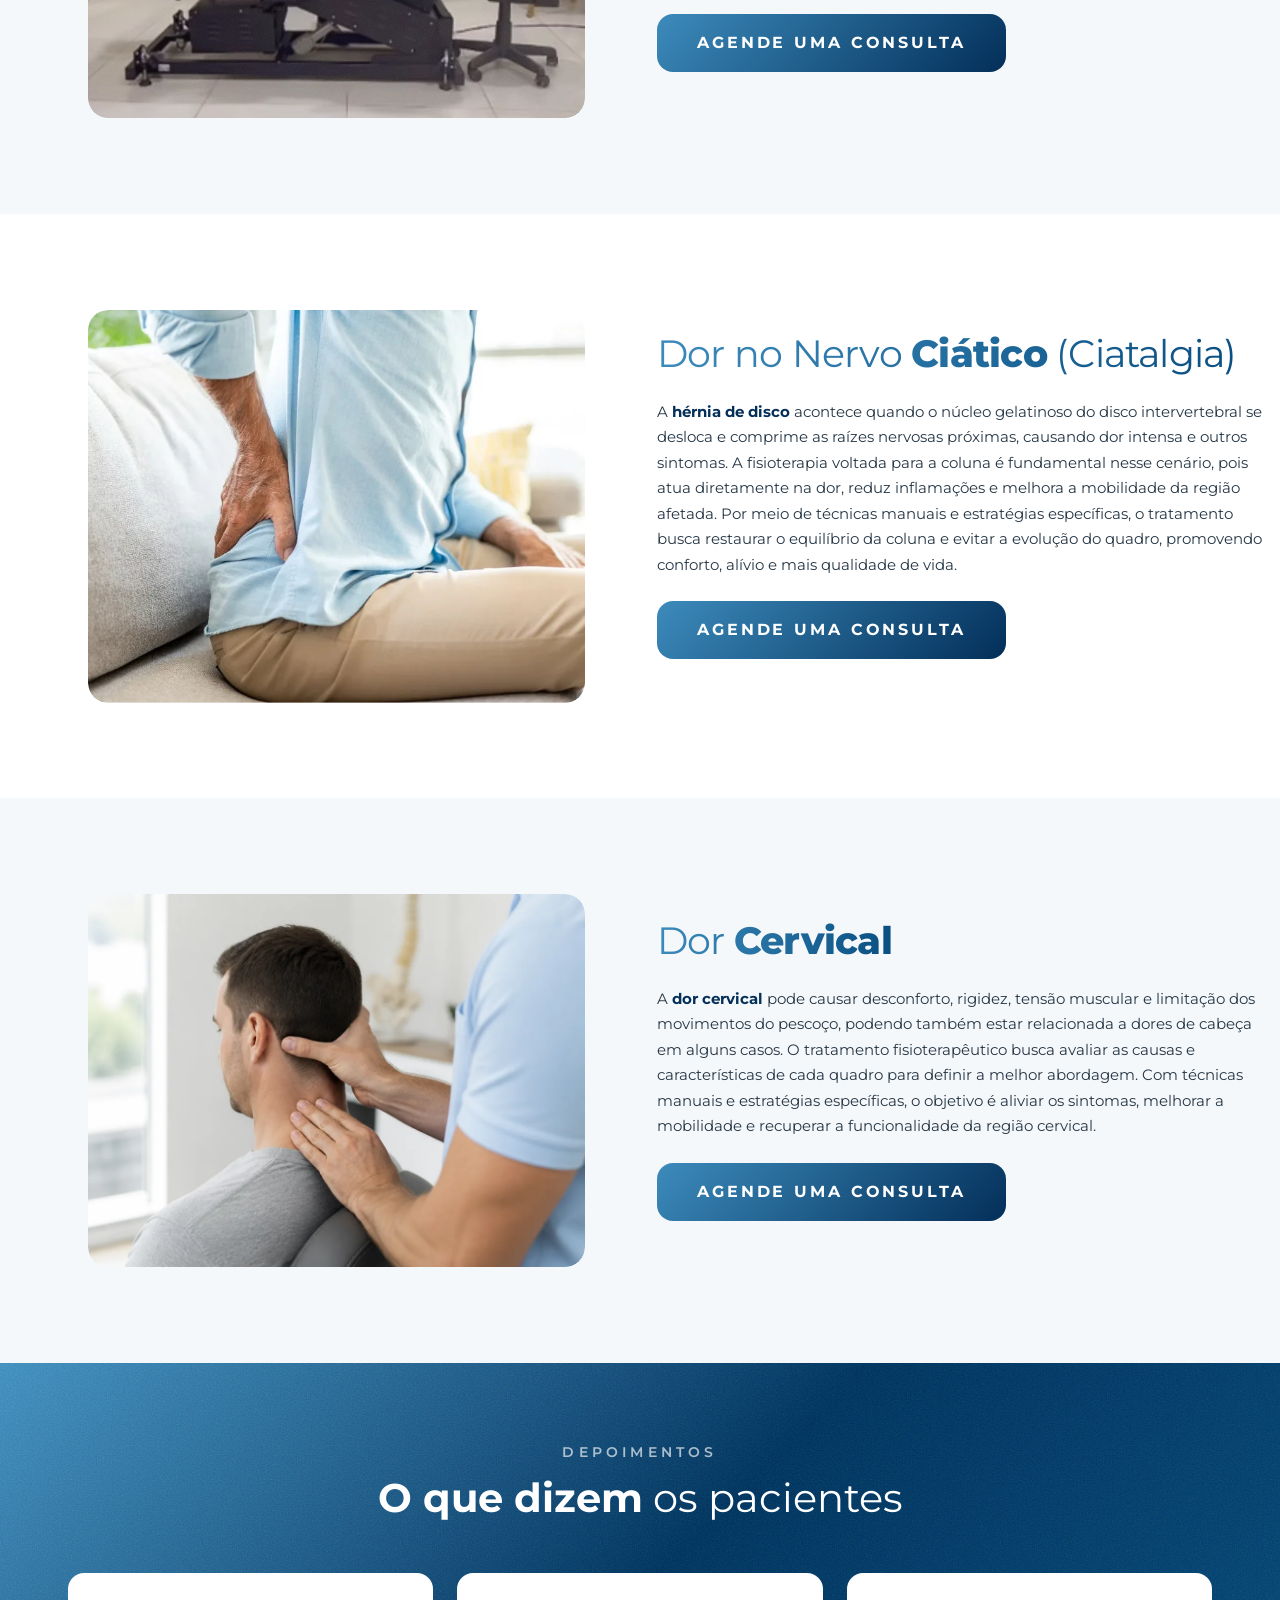
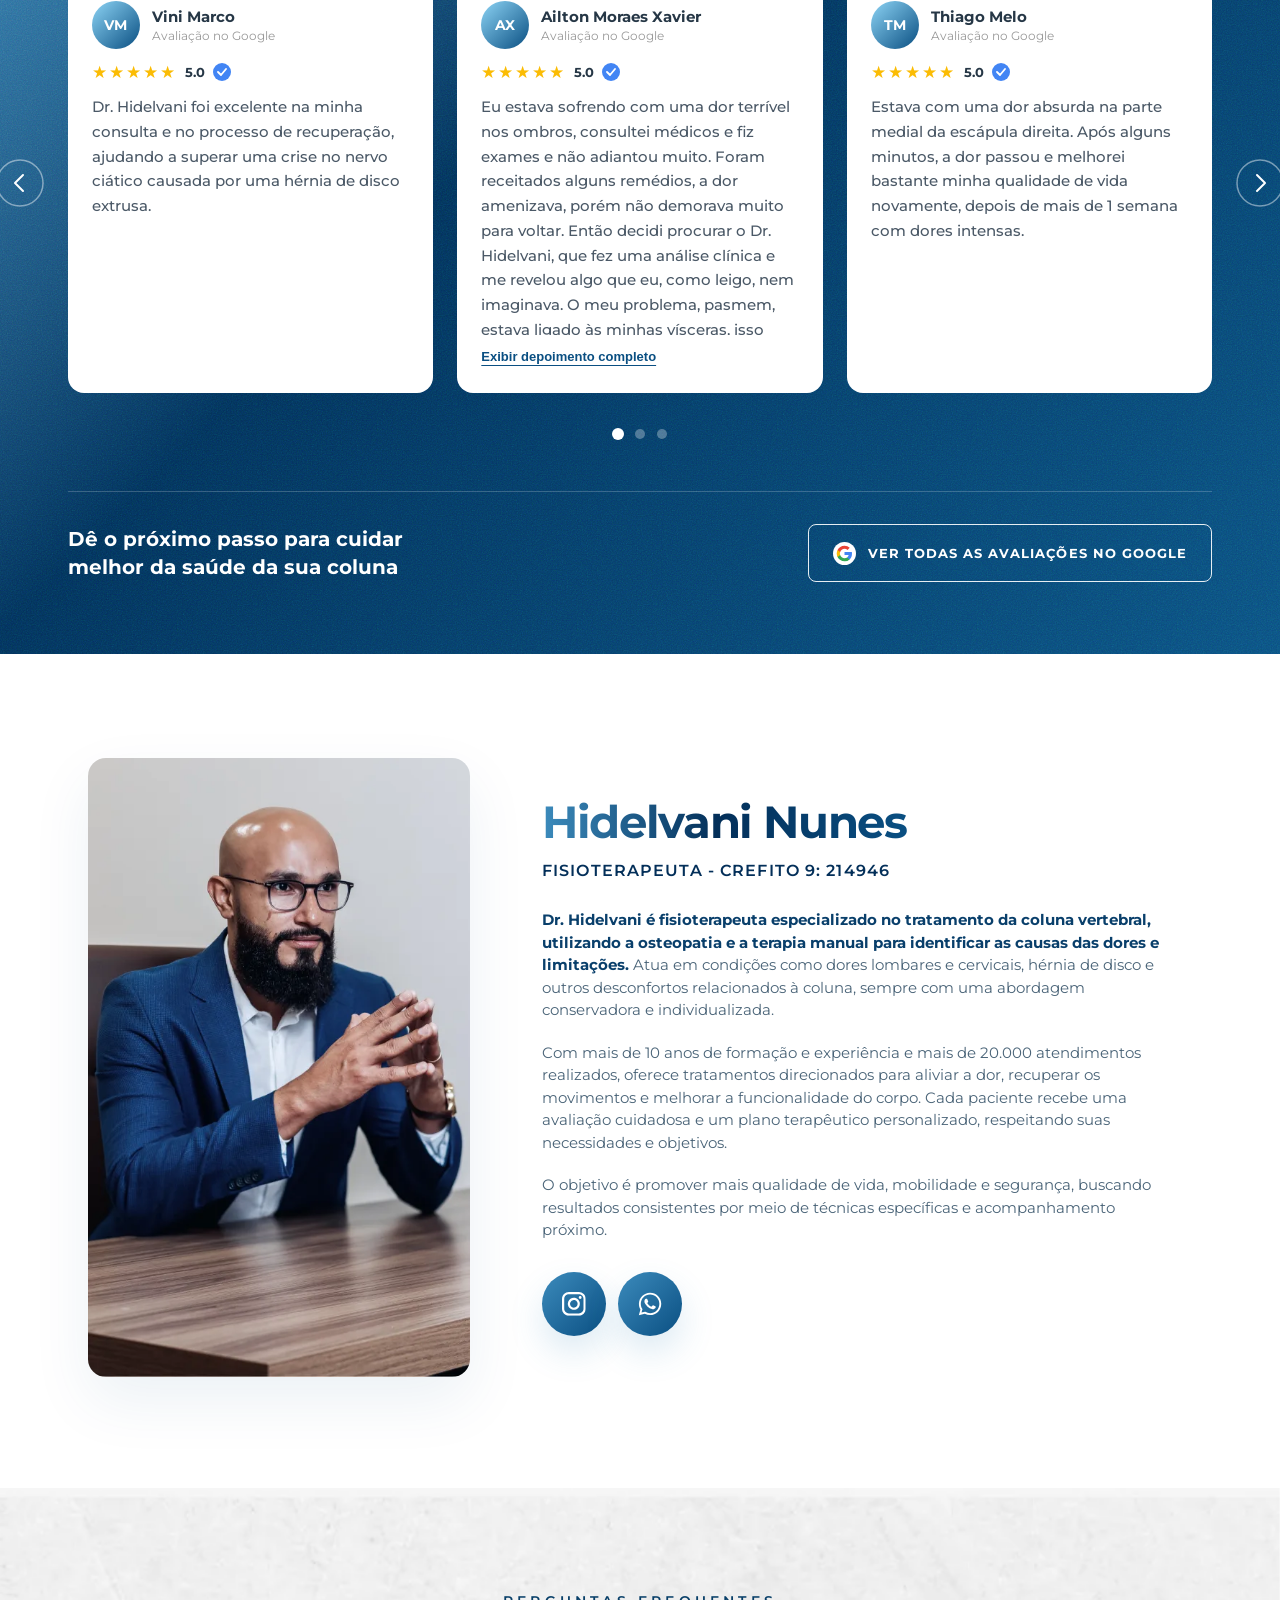
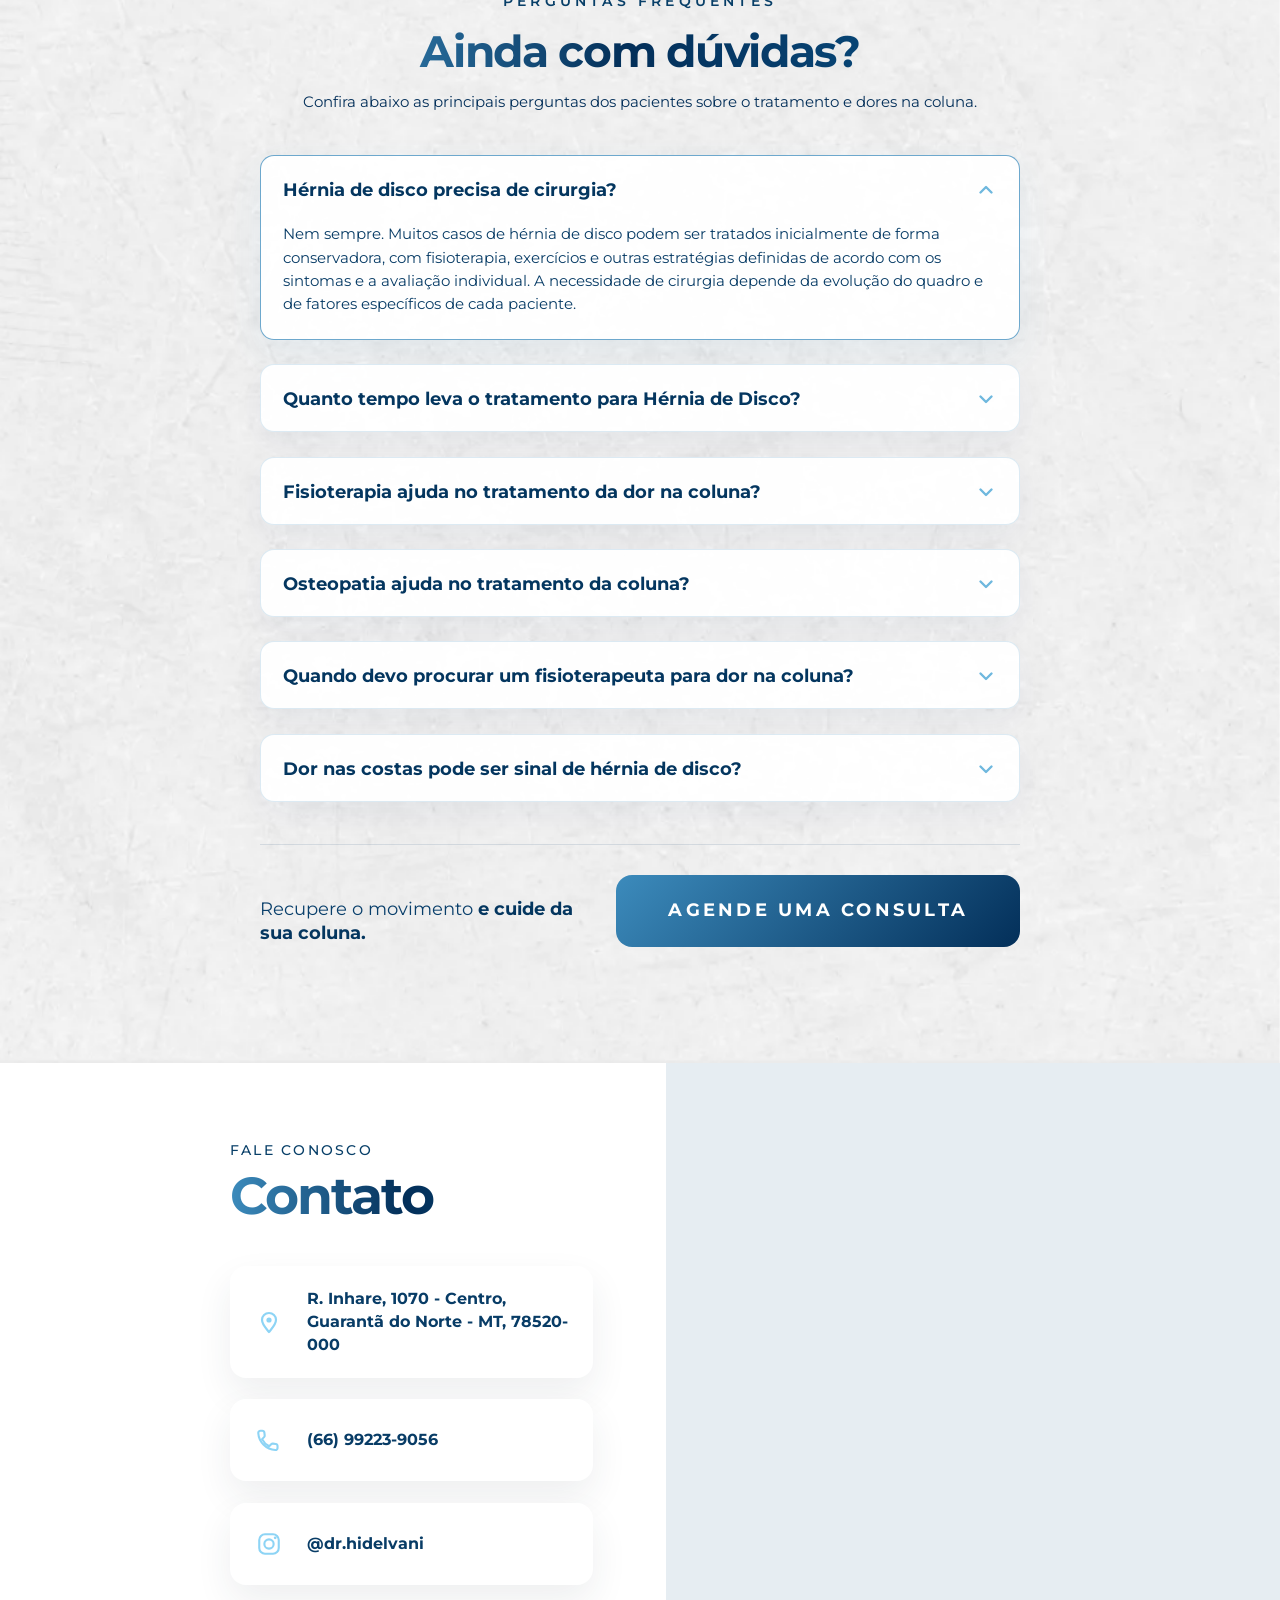
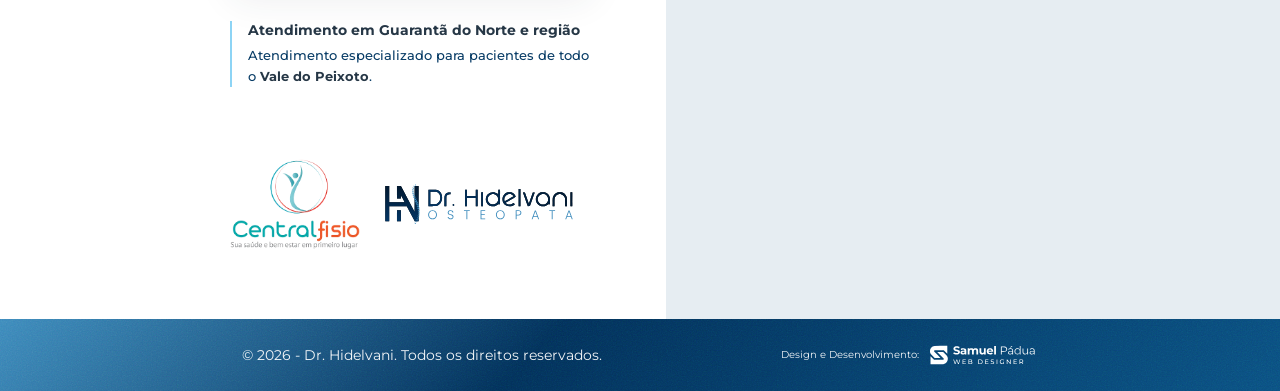
==== commit 4d0257e2: "feat: adiciona metatag de verificação de domínio do Facebook Insere a meta facebook-domain-verificat" ====
--- a/index.html
+++ b/index.html
@@ -12,6 +12,7 @@
 
     gtag('config', 'G-855G8X3JG8');
   </script>
+  <meta name="facebook-domain-verification" content="lzsxz27c50yrfxw8memqivnf4g7dsl" />
   <title>Fisioterapeuta Especialista em Coluna em Guarantã do Norte - MT | Tratamento da Coluna e da Dor</title>
   <meta name="description" content="Fisioterapeuta especialista no tratamento da coluna em Guarantã do Norte - MT. Alívio da dor, recuperação dos movimentos e tratamento focado na causa para você voltar à sua rotina com mais qualidade de vida.">
   <link rel="canonical" href="https://www.osteopatiaguaranta.com.br/">
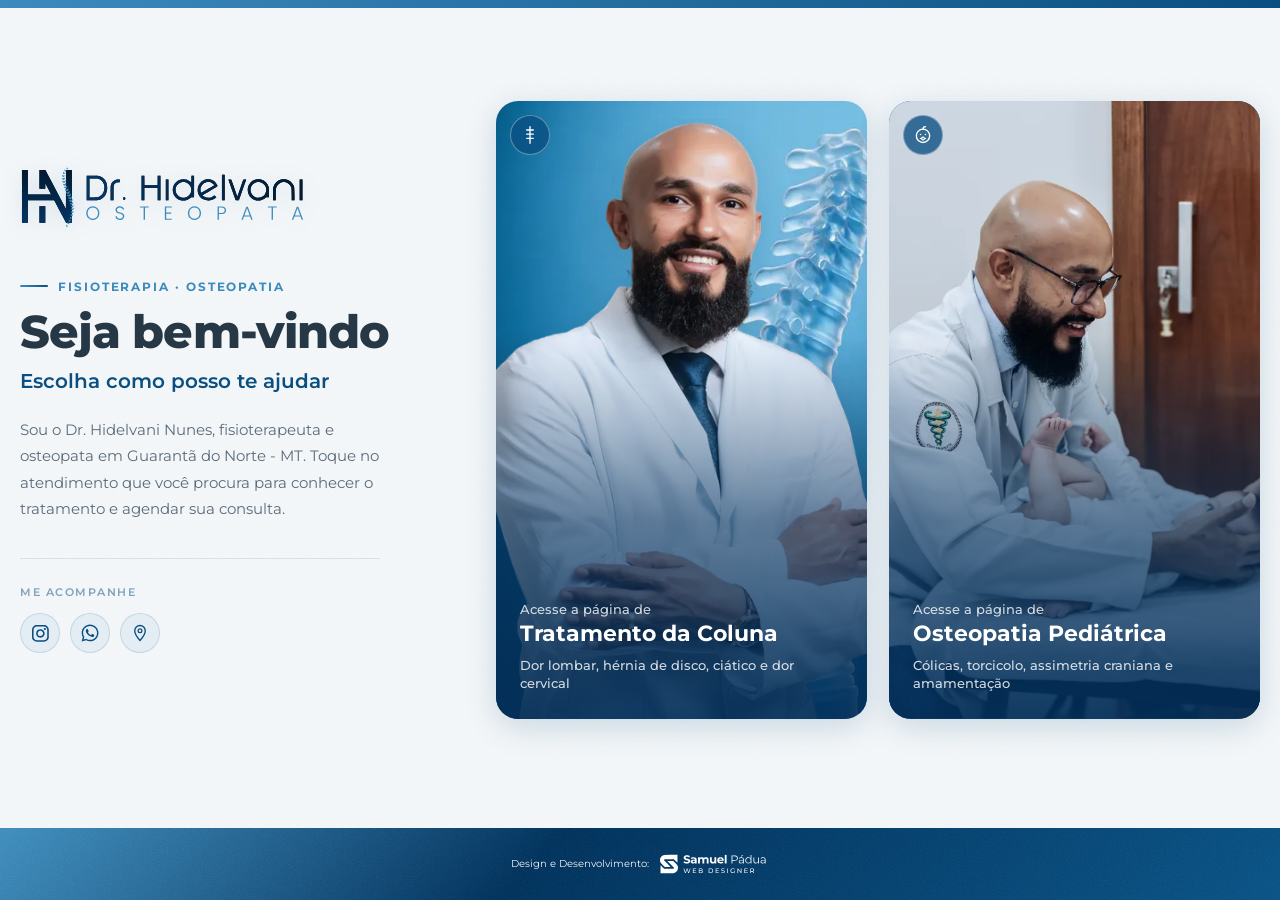
==== commit b6e7ea12: "feat: cria portal na raiz e move a página da coluna para /coluna - index.html vira o portal com os d" ====
--- a/index.html
+++ b/index.html
@@ -13,1339 +13,125 @@
     gtag('config', 'G-855G8X3JG8');
   </script>
   <meta name="facebook-domain-verification" content="lzsxz27c50yrfxw8memqivnf4g7dsl" />
-  <title>Fisioterapeuta Especialista em Coluna em Guarantã do Norte - MT | Tratamento da Coluna e da Dor</title>
-  <meta name="description" content="Fisioterapeuta especialista no tratamento da coluna em Guarantã do Norte - MT. Alívio da dor, recuperação dos movimentos e tratamento focado na causa para você voltar à sua rotina com mais qualidade de vida.">
-  <link rel="canonical" href="https://www.osteopatiaguaranta.com.br/">
+  <title>Dr. Hidelvani Nunes · Coluna e Osteopatia Pediátrica</title>
+  <meta name="description" content="Escolha o seu caminho: tratamento da coluna ou osteopatia pediátrica com o Dr. Hidelvani Nunes em Guarantã do Norte - MT.">
+  <link rel="canonical" href="https://www.drhidelvani.com.br/">
   <meta name="robots" content="index,follow">
   <meta property="og:locale" content="pt_BR">
   <meta property="og:type" content="website">
-  <meta property="og:url" content="https://www.osteopatiaguaranta.com.br/">
+  <meta property="og:url" content="https://www.drhidelvani.com.br/">
   <meta property="og:site_name" content="Dr. Hidelvani">
-  <meta property="og:title" content="Dr. Hidelvani Nunes - Fisioterapeuta Especialista no Tratamento da Coluna">
-  <meta property="og:description" content="Fisioterapeuta especialista no tratamento da coluna em Guarantã do Norte - MT. Alívio da dor, recuperação dos movimentos e tratamento focado na causa.">
-  <meta name="twitter:card" content="summary_large_image">
-  <meta name="twitter:title" content="Fisioterapeuta Especialista em Coluna em Guarantã do Norte - MT | Tratamento da Coluna e da Dor">
-  <meta name="twitter:description" content="Fisioterapeuta especialista no tratamento da coluna em Guarantã do Norte - MT. Alívio da dor, recuperação dos movimentos e tratamento focado na causa.">
-  <script type="application/ld+json">
-    {
-      "@context": "https://schema.org",
-      "@graph": [
-        {
-          "@type": "MedicalBusiness",
-          "@id": "#business",
-          "name": "Dr. Hidelvani Nunes — Fisioterapia e Tratamento da Coluna",
-          "url": "https://www.osteopatiaguaranta.com.br/",
-          "telephone": "+55-66-99223-9056",
-          "priceRange": "$$",
-          "address": {
-            "@type": "PostalAddress",
-            "streetAddress": "R. Inhare, 1070 - Centro",
-            "addressLocality": "Guarantã do Norte",
-            "addressRegion": "MT",
-            "postalCode": "78520-000",
-            "addressCountry": "BR"
-          },
-          "sameAs": [
-            "https://www.instagram.com/dr.hidelvani/"
-          ]
-        },
-        {
-          "@type": "Physician",
-          "@id": "#physician",
-          "name": "Dr. Hidelvani Nunes",
-          "medicalSpecialty": "Physiotherapy",
-          "description": "Fisioterapeuta especialista no tratamento da coluna em Guarantã do Norte - MT, com foco em hérnia de disco, dor lombar, dor ciática e dor cervical.",
-          "identifier": {
-            "@type": "PropertyValue",
-            "propertyID": "CREFITO 9",
-            "value": "214946"
-          },
-          "worksFor": {
-            "@id": "#business"
-          }
-        },
-        {
-          "@type": "FAQPage",
-          "@id": "#faq",
-          "mainEntity": [
-            {
-              "@type": "Question",
-              "name": "Hérnia de disco precisa de cirurgia?",
-              "acceptedAnswer": {
-                "@type": "Answer",
-                "text": "Nem sempre. Muitos casos de hérnia de disco podem ser tratados inicialmente de forma conservadora, com fisioterapia, exercícios e outras estratégias definidas de acordo com os sintomas e a avaliação individual. A necessidade de cirurgia depende da evolução do quadro e de fatores específicos de cada paciente."
-              }
-            },
-            {
-              "@type": "Question",
-              "name": "Quanto tempo leva o tratamento para Hérnia de Disco?",
-              "acceptedAnswer": {
-                "@type": "Answer",
-                "text": "O tempo de tratamento varia de acordo com o tamanho e a localização da hérnia, a intensidade dos sintomas e a resposta individual de cada paciente. Em geral, já nas primeiras sessões é possível notar alívio da dor e melhora da mobilidade."
-              }
-            },
-            {
-              "@type": "Question",
-              "name": "Fisioterapia ajuda no tratamento da dor na coluna?",
-              "acceptedAnswer": {
-                "@type": "Answer",
-                "text": "Sim. A fisioterapia atua diretamente na causa da dor, combinando técnicas manuais, exercícios terapêuticos e orientações posturais para reduzir o desconforto, melhorar a mobilidade e prevenir novas crises."
-              }
-            }
-          ]
-        }
-      ]
-    }
-  </script>
+  <meta property="og:title" content="Dr. Hidelvani Nunes · Coluna e Osteopatia Pediátrica">
+  <meta property="og:description" content="Fisioterapeuta e osteopata em Guarantã do Norte - MT. Tratamento da coluna e osteopatia pediátrica.">
   <link rel="icon" type="image/svg+xml" href="stamp-iso.svg">
   <link rel="preconnect" href="https://fonts.googleapis.com">
   <link rel="preconnect" href="https://fonts.gstatic.com" crossorigin>
-  <link rel="preload" href="https://fonts.googleapis.com/css2?family=Montserrat:wght@400;500;600;700;800&display=swap" as="style" onload="this.onload=null;this.rel='stylesheet'">
-  <noscript><link rel="stylesheet" href="https://fonts.googleapis.com/css2?family=Montserrat:wght@400;500;600;700;800&display=swap"></noscript>
+  <link href="https://fonts.googleapis.com/css2?family=Montserrat:wght@400;500;600;700;800&display=swap" rel="stylesheet">
   <link rel="stylesheet" href="style.css">
+  <link rel="stylesheet" href="portal.css">
 </head>
-<body>
+<body class="portal-page">
 
-  <!-- Borda superior gradiente -->
   <div class="top-bar"></div>
 
-  <!-- ======================== HERO ======================== -->
-  <section class="hero">
-    <div class="hero-bg"></div>
+  <main class="pt-main">
+    <div class="pt-grain"></div>
 
-    <div class="hero-inner">
-      <!-- Logo -->
-      <header class="hero-header">
-        <img src="logo.svg" class="logo" alt="Dr. Hidelvani Nunes Fisioterapeuta">
+    <div class="pt-container">
+
+      <!-- Boas-vindas -->
+      <header class="pt-header">
+        <img src="logo.svg" class="pt-logo" alt="Dr. Hidelvani Nunes Osteopata">
+        <span class="pt-eyebrow">Fisioterapia · Osteopatia</span>
+        <h1 class="pt-title">Seja bem-vindo</h1>
+        <p class="pt-subtitle">Escolha como posso te ajudar</p>
+        <p class="pt-intro">Sou o Dr. Hidelvani Nunes, fisioterapeuta e osteopata em Guarantã do Norte - MT. Toque no atendimento que você procura para conhecer o tratamento e agendar sua consulta.</p>
       </header>
 
-      <!-- Conteúdo principal -->
-      <div class="hero-content">
-
-        <!-- Coluna esquerda: texto + CTA -->
-        <div class="hero-left">
-          <h1>
-            <span class="hero-headline-soft">Fisioterapeuta Especialista no</span><br>
-            <span class="gradient-text">tratamento da coluna e da dor</span>
-          </h1>
-
-          <p class="subtext">
-            Alívio da dor, recuperação dos movimentos e um tratamento focado na causa — para você voltar à sua rotina com mais qualidade de vida.
-          </p>
-
-          <a href="https://wa.me/5566992239056" class="btn-cta" target="_blank" rel="noopener">
-            Agende uma Consulta
+      <!-- Redes sociais -->
+      <div class="pt-social">
+        <span class="pt-social-label">Me acompanhe</span>
+        <div class="pt-social-links">
+          <a href="https://www.instagram.com/dr.hidelvani/" class="pt-social-btn" target="_blank" rel="noopener" aria-label="Instagram do Dr. Hidelvani (@dr.hidelvani)">
+            <svg width="17" height="17" viewBox="0 0 56 56" fill="currentColor" xmlns="http://www.w3.org/2000/svg" aria-hidden="true">
+              <path fill-rule="evenodd" clip-rule="evenodd" d="M39.1932 0H16.1343C11.8568 0.00472711 7.7558 1.70602 4.73107 4.73062C1.70635 7.75523 0.00489671 11.8561 0 16.1337L0 39.1937C0.00486926 43.4712 1.70631 47.5722 4.73104 50.5968C7.75577 53.6214 11.8568 55.3227 16.1343 55.3275H39.1932C43.4707 55.3227 47.5717 53.6214 50.5964 50.5968C53.6211 47.5722 55.3226 43.4712 55.3275 39.1937V16.1337C55.3226 11.8561 53.6211 7.75523 50.5964 4.73062C47.5717 1.70602 43.4707 0.00472711 39.1932 0V0ZM50.1442 39.1937C50.1409 42.097 48.986 44.8804 46.933 46.9333C44.88 48.9862 42.0965 50.1409 39.1932 50.1441H16.1343C13.231 50.1409 10.4475 48.9862 8.39448 46.9333C6.34146 44.8804 5.1866 42.097 5.18325 39.1937V16.1337C5.18662 13.2304 6.34149 10.4469 8.3945 8.39404C10.4475 6.34116 13.231 5.18645 16.1343 5.18325H39.1932C42.0965 5.18645 44.8799 6.34116 46.933 8.39404C48.986 10.4469 50.1408 13.2304 50.1442 16.1337V39.1937Z"/>
+              <path fill-rule="evenodd" clip-rule="evenodd" d="M27.632 13.6164C24.8572 13.6163 22.1447 14.4391 19.8375 15.9807C17.5302 17.5223 15.732 19.7134 14.6701 22.277C13.6082 24.8406 13.3303 27.6616 13.8716 30.3831C14.4129 33.1046 15.7491 35.6045 17.7112 37.5666C19.6733 39.5287 22.1732 40.8649 24.8947 41.4063C27.6162 41.9477 30.4371 41.6698 33.0007 40.608C35.5643 39.5461 37.7555 37.7478 39.2971 35.4407C40.8387 33.1335 41.6616 30.421 41.6615 27.6461C41.6574 23.9265 40.178 20.3604 37.5479 17.7302C34.9177 15.1 31.3516 13.6206 27.632 13.6164V13.6164ZM27.632 36.4926C25.8824 36.4926 24.172 35.9738 22.7172 35.0017C21.2624 34.0297 20.1285 32.6481 19.459 31.0316C18.7894 29.4152 18.6142 27.6365 18.9555 25.9204C19.2968 24.2044 20.1393 22.6281 21.3765 21.3909C22.6137 20.1537 24.19 19.3112 25.906 18.9698C27.6221 18.6285 29.4008 18.8036 31.0172 19.4732C32.6337 20.1428 34.0153 21.2766 34.9874 22.7314C35.9595 24.1862 36.4783 25.8965 36.4783 27.6462C36.4756 29.9916 35.5428 32.2401 33.8843 33.8985C32.2259 35.5569 29.9774 36.4898 27.632 36.4925V36.4926Z"/>
+              <path d="M42.3975 16.2138C44.2304 16.2138 45.7162 14.728 45.7162 12.8951C45.7162 11.0623 44.2304 9.57648 42.3975 9.57648C40.5647 9.57648 39.0789 11.0623 39.0789 12.8951C39.0789 14.728 40.5647 16.2138 42.3975 16.2138Z"/>
+            </svg>
           </a>
-
-          <p class="crefito">DR HIDELVANI &middot; CREFITO 9: 214946</p>
-        </div>
-
-        <!-- Coluna direita: foto -->
-        <div class="hero-right">
-          <div class="stamp-wrapper">
-            <img src="stamp-txt.svg" class="stamp-txt" alt="">
-            <img src="stamp-iso.svg" class="stamp-iso" alt="">
-          </div>
-          <picture>
-            <source srcset="dr-hidelvani.webp" type="image/webp">
-            <img src="dr-hidelvani.png" class="doctor-img" alt="Dr. Hidelvani Nunes" loading="eager">
-          </picture>
-        </div>
-
-      </div>
-    </div>
-  </section>
-  <!-- ======================== /HERO ======================== -->
-
-  <!-- ======================== INTRO BLOCK ======================== -->
-  <section class="intro-block">
-    <div class="intro-inner">
-
-      <div class="intro-left">
-        <h2>Volte a se movimentar <strong>sem dor</strong></h2>
-      </div>
-
-      <div class="intro-right">
-        <p>
-          Com foco no tratamento da coluna, <strong>Dr. Hidelvani</strong> atua no alívio da dor e na recuperação dos movimentos de forma segura e progressiva. Cada atendimento é <strong>individualizado</strong>, buscando a causa do problema para proporcionar uma <strong>melhora real e duradoura</strong> — ajudando você a retomar sua rotina com mais leveza, confiança e <strong>qualidade de vida.</strong>
-        </p>
-      </div>
-
-    </div>
-  </section>
-  <!-- ======================== /INTRO BLOCK ======================== -->
-
-  <!-- ======================== TREATMENT BLOCK ======================== -->
-  <section class="treatment-block">
-    <div class="treatment-inner">
-
-      <div class="treatment-header">
-        <span class="tagline">Tratamento</span>
-        <h2 class="treatment-title">Como funciona o tratamento?</h2>
-        <p class="treatment-desc">Tudo começa com uma avaliação detalhada e individualizada. São realizados testes específicos para identificar com precisão a causa da dor. A partir disso, é definido um plano de tratamento direcionado, seguro e eficiente para cada paciente.</p>
-      </div>
-
-      <div class="cards-grid">
-
-        <div class="card">
-          <div class="card-icon">
-            <svg width="36" height="36" viewBox="0 0 36 36" fill="none" xmlns="http://www.w3.org/2000/svg">
-              <circle cx="18" cy="18" r="17" stroke="#3C8BBC" stroke-width="1.5"/>
-              <path d="M11 18l5 5 9-10" stroke="#3C8BBC" stroke-width="1.8" stroke-linecap="round" stroke-linejoin="round"/>
+          <a href="https://wa.me/5566992239056" class="pt-social-btn" target="_blank" rel="noopener" aria-label="WhatsApp do Dr. Hidelvani">
+            <svg width="18" height="18" viewBox="0 0 57 57" fill="currentColor" xmlns="http://www.w3.org/2000/svg" aria-hidden="true">
+              <path fill-rule="evenodd" clip-rule="evenodd" d="M47.4216 9.51921C42.4222 4.51401 35.7735 1.75635 28.6904 1.75342C14.0949 1.75342 2.21626 13.6317 2.21039 28.2311C2.20844 32.8981 3.42761 37.4539 5.74495 41.4695L1.98828 55.1909L16.0257 51.5086C19.8936 53.6185 24.2481 54.7304 28.6796 54.7317H28.6907C43.2846 54.7317 55.1645 42.8524 55.1701 28.2523C55.173 21.1767 52.4212 14.5241 47.4216 9.51921ZM28.6904 50.2598H28.6813C24.7322 50.2581 20.8591 49.1968 17.4794 47.1919L16.6761 46.7148L8.34605 48.9L10.5695 40.7784L10.046 39.9457C7.84279 36.4415 6.67939 32.3913 6.68135 28.2328C6.68592 16.0981 16.5593 6.22568 28.6992 6.22568C34.5779 6.22763 40.1039 8.51986 44.2592 12.68C48.4144 16.8401 50.7014 22.3698 50.6994 28.2507C50.6942 40.3863 40.8215 50.2598 28.6904 50.2598ZM40.7628 33.7761C40.1013 33.4448 36.8482 31.8446 36.2416 31.6235C35.6356 31.4027 35.194 31.2928 34.7533 31.9549C34.312 32.617 33.0443 34.1075 32.6581 34.5488C32.2719 34.9904 31.8864 35.0459 31.2246 34.7145C30.5629 34.3834 28.4311 33.6845 25.9037 31.4304C23.937 29.676 22.6092 27.5094 22.223 26.8473C21.8375 26.1845 22.2198 25.861 22.5133 25.497C23.2296 24.6075 23.9468 23.6751 24.1673 23.2338C24.3881 22.7922 24.2775 22.4057 24.1118 22.0746C23.9468 21.7436 22.6236 18.4869 22.0724 17.1617C21.5348 15.8721 20.9898 16.0463 20.5834 16.026C20.1979 16.0068 19.7566 16.0029 19.3154 16.0029C18.8744 16.0029 18.1575 16.1682 17.5508 16.831C16.9445 17.4934 15.2355 19.0939 15.2355 22.3505C15.2355 25.6072 17.6063 28.7533 17.937 29.1949C18.2677 29.6365 22.6027 36.3195 29.2396 39.1851C30.8182 39.8674 32.0505 40.2741 33.0116 40.5791C34.5968 41.0827 36.0387 41.0116 37.1789 40.8413C38.4503 40.6512 41.0932 39.2406 41.645 37.6952C42.1962 36.1496 42.1962 34.825 42.0305 34.5488C41.8655 34.2729 41.4242 34.1075 40.7628 33.7761Z"/>
             </svg>
-          </div>
-          <h3>Avaliação completa<br>e individualizada</h3>
-          <p>No primeiro momento, é feita uma análise detalhada do quadro, identificando as causas da dor e os fatores que impactam diretamente na sua recuperação.</p>
-        </div>
-
-        <div class="card">
-          <div class="card-icon">
-            <svg width="36" height="36" viewBox="0 0 36 36" fill="none" xmlns="http://www.w3.org/2000/svg">
-              <circle cx="18" cy="18" r="17" stroke="#3C8BBC" stroke-width="1.5"/>
-              <path d="M11 18l5 5 9-10" stroke="#3C8BBC" stroke-width="1.8" stroke-linecap="round" stroke-linejoin="round"/>
+          </a>
+          <a href="https://maps.google.com/maps?cid=5437800805001993554" class="pt-social-btn" target="_blank" rel="noopener" aria-label="Localização da clínica no Google Maps">
+            <svg width="18" height="18" viewBox="0 0 24 24" fill="none" xmlns="http://www.w3.org/2000/svg" aria-hidden="true">
+              <path d="M12 2C8.13 2 5 5.13 5 9c0 5.25 7 13 7 13s7-7.75 7-13c0-3.87-3.13-7-7-7z" stroke="currentColor" stroke-width="1.8" stroke-linejoin="round"/>
+              <circle cx="12" cy="9" r="2.5" stroke="currentColor" stroke-width="1.7"/>
             </svg>
-          </div>
-          <h3>Tratamento focado<br>na causa da dor</h3>
-          <p>Com técnicas específicas e direcionadas, o tratamento atua na origem do problema, promovendo alívio da dor e recuperação progressiva dos movimentos.</p>
-        </div>
-
-        <div class="card">
-          <div class="card-icon">
-            <svg width="36" height="36" viewBox="0 0 36 36" fill="none" xmlns="http://www.w3.org/2000/svg">
-              <circle cx="18" cy="18" r="17" stroke="#3C8BBC" stroke-width="1.5"/>
-              <path d="M11 18l5 5 9-10" stroke="#3C8BBC" stroke-width="1.8" stroke-linecap="round" stroke-linejoin="round"/>
-            </svg>
-          </div>
-          <h3>Retorno seguro às<br>atividades</h3>
-          <p>O progresso é acompanhado de perto, com ajustes no tratamento para garantir uma recuperação segura e o retorno gradual à sua rotina.</p>
-        </div>
-
-      </div>
-
-      <div class="treatment-footer">
-        <p>Um método estruturado, baseado em prática clínica e evidências, pensado<br>para gerar resultados reais e duradouros no tratamento da coluna.</p>
-        <a href="https://wa.me/5566992239056" class="btn-cta btn-cta--center" target="_blank" rel="noopener">
-          Agende uma Consulta
-        </a>
-      </div>
-
-    </div>
-  </section>
-  <!-- ======================== /TREATMENT BLOCK ======================== -->
-
-  <!-- ======================== PROBLEMS BLOCK ======================== -->
-  <section class="problems-block">
-    <div class="problems-grain"></div>
-
-    <div class="problems-inner">
-      <div class="problems-img-col">
-        <picture>
-          <source srcset="img1.webp" type="image/webp">
-          <img src="img1.png" class="problems-img" alt="Coluna vertebral com dor">
-        </picture>
-      </div>
-
-      <h2 class="problems-headline">Alguns dos<br>problemas mais<br>comuns na coluna</h2>
-
-      <p class="problems-body">A seguir, algumas das condições mais comuns que afetam a coluna e como um <strong>tratamento fisioterapêutico especializado</strong> pode ajudar na recuperação, no alívio da dor e na melhora da qualidade de vida.</p>
-    </div>
-  </section>
-  <!-- ======================== /PROBLEMS BLOCK ======================== -->
-
-  <!-- ======================== HÉRNIA DE DISCO ======================== -->
-  <section class="condition-block">
-    <div class="condition-inner">
-
-      <div class="condition-media condition-media--video">
-        <video autoplay loop muted playsinline preload="metadata">
-          <source src="hernia.mp4" type="video/mp4">
-        </video>
-      </div>
-
-      <div class="condition-text">
-        <h2 class="condition-title"><strong>Hérnia de Disco</strong></h2>
-        <p class="condition-body">A <strong>hérnia de disco</strong> acontece quando o núcleo gelatinoso do disco intervertebral se desloca e comprime as raízes nervosas próximas, causando dor intensa e outros sintomas. A fisioterapia voltada para a coluna é fundamental nesse cenário, pois atua diretamente na dor, reduz inflamações e melhora a mobilidade da região afetada. Por meio de técnicas manuais e estratégias específicas, o tratamento busca restaurar o equilíbrio da coluna e evitar a evolução do quadro, promovendo conforto, alívio e mais qualidade de vida.</p>
-        <a href="https://wa.me/5566992239056" class="btn-cta btn-cta--center" target="_blank" rel="noopener">
-          Agende uma Consulta
-        </a>
-      </div>
-
-    </div>
-  </section>
-  <!-- ======================== /HÉRNIA DE DISCO ======================== -->
-
-  <!-- ======================== DOR LOMBAR ======================== -->
-  <section class="condition-block condition-block--gray">
-    <div class="condition-inner">
-
-      <div class="condition-media condition-media--video">
-        <video class="condition-video" width="800" height="600" poster="lombar-poster.webp" autoplay loop muted playsinline preload="none" aria-label="Fisioterapeuta aplicando técnica manual na região lombar de um paciente">
-          <source data-src="lombar-av1.webm" type="video/webm; codecs=av01.0.04M.08">
-          <source data-src="lombar-vp9.webm" type="video/webm; codecs=vp9">
-          <source data-src="lombar-video.mp4" type="video/mp4">
-        </video>
-      </div>
-
-      <div class="condition-text">
-        <h2 class="condition-title">Dor <strong>Lombar</strong></h2>
-        <p class="condition-body">A <strong>dor lombar</strong> é uma das queixas mais comuns relacionadas à coluna e pode estar associada a diferentes causas, como alterações musculares, articulares e discais. A fisioterapia busca identificar os fatores relacionados à dor e definir um tratamento individualizado para cada paciente. Por meio de técnicas específicas, o objetivo é reduzir o desconforto, melhorar a mobilidade e recuperar a funcionalidade da coluna, favorecendo mais segurança e qualidade de vida.</p>
-        <a href="https://wa.me/5566992239056" class="btn-cta" target="_blank" rel="noopener">
-          Agende uma Consulta
-        </a>
-      </div>
-
-    </div>
-  </section>
-  <!-- ======================== /DOR LOMBAR ======================== -->
-
-  <!-- ======================== CIÁTICO BLOCK ======================== -->
-  <section class="condition-block">
-    <div class="condition-inner">
-
-      <!-- NOTA: o texto abaixo é idêntico ao do bloco "Hérnia de Disco" na copy original (coluna.pdf) — confirmar com o cliente se é intencional ou se falta o parágrafo específico de Ciatalgia. -->
-      <div class="condition-media">
-        <picture>
-          <source srcset="ciatico.webp" type="image/webp">
-          <img src="ciatico.jpg" class="condition-img" alt="Dor no Nervo Ciático">
-        </picture>
-      </div>
-
-      <div class="condition-text">
-        <h2 class="condition-title">Dor no Nervo <strong>Ciático</strong> (Ciatalgia)</h2>
-        <p class="condition-body">A <strong>hérnia de disco</strong> acontece quando o núcleo gelatinoso do disco intervertebral se desloca e comprime as raízes nervosas próximas, causando dor intensa e outros sintomas. A fisioterapia voltada para a coluna é fundamental nesse cenário, pois atua diretamente na dor, reduz inflamações e melhora a mobilidade da região afetada. Por meio de técnicas manuais e estratégias específicas, o tratamento busca restaurar o equilíbrio da coluna e evitar a evolução do quadro, promovendo conforto, alívio e mais qualidade de vida.</p>
-        <a href="https://wa.me/5566992239056" class="btn-cta btn-cta--center" target="_blank" rel="noopener">
-          Agende uma Consulta
-        </a>
-      </div>
-
-    </div>
-  </section>
-  <!-- ======================== /CIÁTICO BLOCK ======================== -->
-
-  <!-- ======================== DOR CERVICAL ======================== -->
-  <section class="condition-block condition-block--gray">
-    <div class="condition-inner">
-
-      <div class="condition-media">
-        <picture>
-          <source srcset="cervical.webp" type="image/webp">
-          <img src="cervical.png" class="condition-img" alt="Fisioterapeuta tratando a região cervical de um paciente">
-        </picture>
-      </div>
-
-      <div class="condition-text">
-        <h2 class="condition-title">Dor <strong>Cervical</strong></h2>
-        <p class="condition-body">A <strong>dor cervical</strong> pode causar desconforto, rigidez, tensão muscular e limitação dos movimentos do pescoço, podendo também estar relacionada a dores de cabeça em alguns casos. O tratamento fisioterapêutico busca avaliar as causas e características de cada quadro para definir a melhor abordagem. Com técnicas manuais e estratégias específicas, o objetivo é aliviar os sintomas, melhorar a mobilidade e recuperar a funcionalidade da região cervical.</p>
-        <a href="https://wa.me/5566992239056" class="btn-cta" target="_blank" rel="noopener">
-          Agende uma Consulta
-        </a>
-      </div>
-
-    </div>
-  </section>
-  <!-- ======================== /DOR CERVICAL ======================== -->
-
-  <!-- ======================== REVIEWS BLOCK ======================== -->
-  <section class="reviews-block">
-    <div class="reviews-grain"></div>
-    <div class="reviews-inner">
-
-      <div class="reviews-header">
-        <span class="reviews-tagline">Depoimentos</span>
-        <h2 class="reviews-title"><strong>O que dizem</strong> os pacientes</h2>
-      </div>
-
-      <div class="reviews-carousel">
-        <button class="carousel-btn carousel-btn--prev" aria-label="Anterior">
-          <svg width="48" height="48" viewBox="0 0 48 48" fill="none" xmlns="http://www.w3.org/2000/svg">
-            <circle cx="24" cy="24" r="23" stroke="rgba(255,255,255,0.45)" stroke-width="1.5"/>
-            <path d="M27 16l-8 8 8 8" stroke="white" stroke-width="2" stroke-linecap="round" stroke-linejoin="round"/>
-          </svg>
-        </button>
-
-        <div class="carousel-viewport">
-          <div class="reviews-track">
-
-            <article class="review-card">
-              <div class="rc-header">
-                <div class="rc-avatar">VM</div>
-                <div class="rc-info">
-                  <strong class="rc-name">Vini Marco</strong>
-                  <span class="rc-count">Avaliação no Google</span>
-                </div>
-              </div>
-              <div class="rc-stars" aria-label="5 estrelas">
-                <span class="rc-stars-icons" aria-hidden="true">★★★★★</span>
-                <span class="rc-rating">5.0</span>
-                <span class="rc-badge" aria-hidden="true"><svg width="10" height="8" viewBox="0 0 10 8" fill="none"><path d="M1 4l3 3 5-6" stroke="white" stroke-width="1.8" stroke-linecap="round" stroke-linejoin="round"/></svg></span>
-              </div>
-              <p class="rc-text">Dr. Hidelvani foi excelente na minha consulta e no processo de recuperação, ajudando a superar uma crise no nervo ciático causada por uma hérnia de disco extrusa.</p>
-              <button class="rc-read-more" type="button" data-review-open>Exibir depoimento completo</button>
-              <div class="rc-full-text" hidden>
-                <p>Dr. Hidelvani foi excelente na minha consulta e no processo de recuperação, ajudando a superar uma crise no nervo ciático causada por uma hérnia de disco extrusa.</p>
-              </div>
-            </article>
-
-            <article class="review-card">
-              <div class="rc-header">
-                <div class="rc-avatar">AX</div>
-                <div class="rc-info">
-                  <strong class="rc-name">Ailton Moraes Xavier</strong>
-                  <span class="rc-count">Avaliação no Google</span>
-                </div>
-              </div>
-              <div class="rc-stars" aria-label="5 estrelas">
-                <span class="rc-stars-icons" aria-hidden="true">★★★★★</span>
-                <span class="rc-rating">5.0</span>
-                <span class="rc-badge" aria-hidden="true"><svg width="10" height="8" viewBox="0 0 10 8" fill="none"><path d="M1 4l3 3 5-6" stroke="white" stroke-width="1.8" stroke-linecap="round" stroke-linejoin="round"/></svg></span>
-              </div>
-              <p class="rc-text">Eu estava sofrendo com uma dor terrível nos ombros, consultei médicos e fiz exames e não adiantou muito. Foram receitados alguns remédios, a dor amenizava, porém não demorava muito para voltar. Então decidi procurar o Dr. Hidelvani, que fez uma análise clínica e me revelou algo que eu, como leigo, nem imaginava. O meu problema, pasmem, estava ligado às minhas vísceras, isso mesmo! O Dr. Hidelvani me explicou tudo que estava acontecendo, fez uma sessão terapêutica na região do abdômen e desse dia em diante as dores não voltaram mais. Por isso recomendo que procurem o Dr. Hidelvani, excelente profissional.</p>
-              <button class="rc-read-more" type="button" data-review-open>Exibir depoimento completo</button>
-              <div class="rc-full-text" hidden>
-                <p>Eu estava sofrendo com uma dor terrível nos ombros, consultei médicos e fiz exames e não adiantou muito. Foram receitados alguns remédios, a dor amenizava, porém não demorava muito para voltar.</p>
-                <p>Então decidi procurar o Dr. Hidelvani, que fez uma análise clínica e me revelou algo que eu, como leigo, nem imaginava. O meu problema, pasmem, estava ligado às minhas vísceras, isso mesmo!</p>
-                <p>O Dr. Hidelvani me explicou tudo que estava acontecendo, fez uma sessão terapêutica na região do abdômen e desse dia em diante as dores não voltaram mais. Por isso recomendo que procurem o Dr. Hidelvani, excelente profissional.</p>
-              </div>
-            </article>
-
-            <article class="review-card">
-              <div class="rc-header">
-                <div class="rc-avatar">TM</div>
-                <div class="rc-info">
-                  <strong class="rc-name">Thiago Melo</strong>
-                  <span class="rc-count">Avaliação no Google</span>
-                </div>
-              </div>
-              <div class="rc-stars" aria-label="5 estrelas">
-                <span class="rc-stars-icons" aria-hidden="true">★★★★★</span>
-                <span class="rc-rating">5.0</span>
-                <span class="rc-badge" aria-hidden="true"><svg width="10" height="8" viewBox="0 0 10 8" fill="none"><path d="M1 4l3 3 5-6" stroke="white" stroke-width="1.8" stroke-linecap="round" stroke-linejoin="round"/></svg></span>
-              </div>
-              <p class="rc-text">Estava com uma dor absurda na parte medial da escápula direita. Após alguns minutos, a dor passou e melhorei bastante minha qualidade de vida novamente, depois de mais de 1 semana com dores intensas.</p>
-              <button class="rc-read-more" type="button" data-review-open>Exibir depoimento completo</button>
-              <div class="rc-full-text" hidden>
-                <p>Estava com uma dor absurda na parte medial da escápula direita. Após alguns minutos, a dor passou e melhorei bastante minha qualidade de vida novamente, depois de mais de 1 semana com dores intensas.</p>
-              </div>
-            </article>
-
-            <article class="review-card">
-              <div class="rc-header">
-                <div class="rc-avatar">DO</div>
-                <div class="rc-info">
-                  <strong class="rc-name">Dhyeggo Nunes Oliveira</strong>
-                  <span class="rc-count">Avaliação no Google</span>
-                </div>
-              </div>
-              <div class="rc-stars" aria-label="5 estrelas">
-                <span class="rc-stars-icons" aria-hidden="true">★★★★★</span>
-                <span class="rc-rating">5.0</span>
-                <span class="rc-badge" aria-hidden="true"><svg width="10" height="8" viewBox="0 0 10 8" fill="none"><path d="M1 4l3 3 5-6" stroke="white" stroke-width="1.8" stroke-linecap="round" stroke-linejoin="round"/></svg></span>
-              </div>
-              <p class="rc-text">Excelente atendimento, compromisso em buscar a melhora para o paciente o mais breve possível. As fortes dores que me incomodavam foram tratadas e diminuíram com os exercícios e cuidados indicados por ele!</p>
-              <button class="rc-read-more" type="button" data-review-open>Exibir depoimento completo</button>
-              <div class="rc-full-text" hidden>
-                <p>Excelente atendimento, compromisso em buscar a melhora para o paciente o mais breve possível. As fortes dores que me incomodavam foram tratadas e diminuíram com os exercícios e cuidados indicados por ele!</p>
-              </div>
-            </article>
-
-            <article class="review-card">
-              <div class="rc-header">
-                <div class="rc-avatar">SC</div>
-                <div class="rc-info">
-                  <strong class="rc-name">Silvia Beatriz Rothermel da Costa</strong>
-                  <span class="rc-count">Avaliação no Google</span>
-                </div>
-              </div>
-              <div class="rc-stars" aria-label="5 estrelas">
-                <span class="rc-stars-icons" aria-hidden="true">★★★★★</span>
-                <span class="rc-rating">5.0</span>
-                <span class="rc-badge" aria-hidden="true"><svg width="10" height="8" viewBox="0 0 10 8" fill="none"><path d="M1 4l3 3 5-6" stroke="white" stroke-width="1.8" stroke-linecap="round" stroke-linejoin="round"/></svg></span>
-              </div>
-              <p class="rc-text">Profissional excelente! Foi atencioso ao me avaliar e aplicar as técnicas necessárias, me deu orientações e informações sobre a lesão. Um atendimento realmente muito bom.</p>
-              <button class="rc-read-more" type="button" data-review-open>Exibir depoimento completo</button>
-              <div class="rc-full-text" hidden>
-                <p>Profissional excelente! Foi atencioso ao me avaliar e aplicar as técnicas necessárias, me deu orientações e informações sobre a lesão. Um atendimento realmente muito bom.</p>
-              </div>
-            </article>
-
-            <article class="review-card">
-              <div class="rc-header">
-                <div class="rc-avatar">AM</div>
-                <div class="rc-info">
-                  <strong class="rc-name">Aurélio Miguel</strong>
-                  <span class="rc-count">Avaliação no Google</span>
-                </div>
-              </div>
-              <div class="rc-stars" aria-label="5 estrelas">
-                <span class="rc-stars-icons" aria-hidden="true">★★★★★</span>
-                <span class="rc-rating">5.0</span>
-                <span class="rc-badge" aria-hidden="true"><svg width="10" height="8" viewBox="0 0 10 8" fill="none"><path d="M1 4l3 3 5-6" stroke="white" stroke-width="1.8" stroke-linecap="round" stroke-linejoin="round"/></svg></span>
-              </div>
-              <p class="rc-text">Uma experiência muito boa, atendimento muito explicativo, e resolveu bastante o meu problema. Muito bom e recomendo.</p>
-              <button class="rc-read-more" type="button" data-review-open>Exibir depoimento completo</button>
-              <div class="rc-full-text" hidden>
-                <p>Uma experiência muito boa, atendimento muito explicativo, e resolveu bastante o meu problema. Muito bom e recomendo.</p>
-              </div>
-            </article>
-
-            <article class="review-card">
-              <div class="rc-header">
-                <div class="rc-avatar">SS</div>
-                <div class="rc-info">
-                  <strong class="rc-name">Silvana Pereira da Silva</strong>
-                  <span class="rc-count">Avaliação no Google</span>
-                </div>
-              </div>
-              <div class="rc-stars" aria-label="5 estrelas">
-                <span class="rc-stars-icons" aria-hidden="true">★★★★★</span>
-                <span class="rc-rating">5.0</span>
-                <span class="rc-badge" aria-hidden="true"><svg width="10" height="8" viewBox="0 0 10 8" fill="none"><path d="M1 4l3 3 5-6" stroke="white" stroke-width="1.8" stroke-linecap="round" stroke-linejoin="round"/></svg></span>
-              </div>
-              <p class="rc-text">A experiência no atendimento foi muito boa. A avaliação foi fundamental para a melhora. Obrigada. Parabéns pelo seu trabalho!</p>
-              <button class="rc-read-more" type="button" data-review-open>Exibir depoimento completo</button>
-              <div class="rc-full-text" hidden>
-                <p>A experiência no atendimento foi muito boa. A avaliação foi fundamental para a melhora. Obrigada. Parabéns pelo seu trabalho!</p>
-              </div>
-            </article>
-
-            <article class="review-card">
-              <div class="rc-header">
-                <div class="rc-avatar">AD</div>
-                <div class="rc-info">
-                  <strong class="rc-name">Acelino Davisom</strong>
-                  <span class="rc-count">Avaliação no Google</span>
-                </div>
-              </div>
-              <div class="rc-stars" aria-label="5 estrelas">
-                <span class="rc-stars-icons" aria-hidden="true">★★★★★</span>
-                <span class="rc-rating">5.0</span>
-                <span class="rc-badge" aria-hidden="true"><svg width="10" height="8" viewBox="0 0 10 8" fill="none"><path d="M1 4l3 3 5-6" stroke="white" stroke-width="1.8" stroke-linecap="round" stroke-linejoin="round"/></svg></span>
-              </div>
-              <p class="rc-text">Excelente. Dr. muito atencioso, muito cuidadoso e explicou tudo de uma forma muito clara e concisa. E o resultado foi muito bom logo na primeira consulta.</p>
-              <button class="rc-read-more" type="button" data-review-open>Exibir depoimento completo</button>
-              <div class="rc-full-text" hidden>
-                <p>Excelente. Dr. muito atencioso, muito cuidadoso e explicou tudo de uma forma muito clara e concisa. E o resultado foi muito bom logo na primeira consulta.</p>
-              </div>
-            </article>
-
-          </div>
-        </div>
-
-        <button class="carousel-btn carousel-btn--next" aria-label="Próximo">
-          <svg width="48" height="48" viewBox="0 0 48 48" fill="none" xmlns="http://www.w3.org/2000/svg">
-            <circle cx="24" cy="24" r="23" stroke="rgba(255,255,255,0.45)" stroke-width="1.5"/>
-            <path d="M21 16l8 8-8 8" stroke="white" stroke-width="2" stroke-linecap="round" stroke-linejoin="round"/>
-          </svg>
-        </button>
-      </div>
-
-      <div class="reviews-pagination" aria-label="Navegação dos depoimentos"></div>
-
-      <div class="reviews-footer">
-        <div class="reviews-divider"></div>
-        <div class="reviews-cta-row">
-          <p class="reviews-cta-text">Dê o próximo passo para cuidar<br>melhor da saúde da sua coluna</p>
-          <a href="https://share.google/VQ7LEHGYPKR3yPQSC" class="btn-google-reviews" target="_blank" rel="noopener">
-            <svg class="google-mark" viewBox="0 0 24 24" aria-hidden="true" focusable="false">
-              <path fill="#4285F4" d="M22.56 12.25c0-.78-.07-1.53-.2-2.25H12v4.26h5.92c-.26 1.37-1.04 2.53-2.21 3.31v2.77h3.57c2.08-1.92 3.28-4.74 3.28-8.09z"/>
-              <path fill="#34A853" d="M12 23c2.97 0 5.46-.98 7.28-2.66l-3.57-2.77c-.98.66-2.23 1.06-3.71 1.06-2.86 0-5.29-1.93-6.16-4.53H2.18v2.84C3.99 20.53 7.7 23 12 23z"/>
-              <path fill="#FBBC05" d="M5.84 14.09c-.22-.66-.35-1.36-.35-2.09s.13-1.43.35-2.09V7.07H2.18C1.43 8.55 1 10.22 1 12s.43 3.45 1.18 4.93l2.85-2.22.81-.62z"/>
-              <path fill="#EA4335" d="M12 5.38c1.62 0 3.06.56 4.21 1.64l3.15-3.15C17.45 2.09 14.97 1 12 1 7.7 1 3.99 3.47 2.18 7.07l3.66 2.84C6.71 7.31 9.14 5.38 12 5.38z"/>
-            </svg>
-            Ver todas as avaliações no Google
           </a>
         </div>
       </div>
 
+      <!-- Os 2 caminhos -->
+      <nav class="pt-paths" aria-label="Escolha o atendimento">
+
+        <!-- Tratamento da Coluna -->
+        <a href="coluna/" class="pt-card pt-card--coluna">
+          <picture>
+            <source srcset="portal-coluna.webp" type="image/webp">
+            <img src="dr-hidelvani.png" class="pt-card-img" width="600" height="674" alt="Dr. Hidelvani Nunes de jaleco, fisioterapeuta especialista em coluna">
+          </picture>
+          <span class="pt-badge">
+            <svg width="20" height="20" viewBox="0 0 24 24" fill="none" xmlns="http://www.w3.org/2000/svg">
+              <path d="M12 2v20M8 6h8M8 11h8M8 16h8" stroke="white" stroke-width="1.6" stroke-linecap="round" stroke-linejoin="round"/>
+            </svg>
+          </span>
+          <span class="pt-caption">
+            <span class="pt-kicker">Acesse a página de</span>
+            <span class="pt-card-title">Tratamento da Coluna</span>
+            <span class="pt-card-desc">Dor lombar, hérnia de disco, ciático e dor cervical</span>
+          </span>
+        </a>
+
+        <!-- Osteopatia Pediátrica -->
+        <a href="osteopatia/" class="pt-card pt-card--bebe">
+          <picture>
+            <source srcset="portal-bebe.webp" type="image/webp">
+            <img src="profile-page2.jpg" class="pt-card-img" width="531" height="860" alt="Dr. Hidelvani Nunes atendendo um bebê na osteopatia pediátrica">
+          </picture>
+          <span class="pt-badge">
+            <svg width="20" height="20" viewBox="0 0 24 24" fill="none" xmlns="http://www.w3.org/2000/svg">
+              <circle cx="12" cy="13" r="8" stroke="white" stroke-width="1.6"/>
+              <path d="M12 5c0-1.66 1.34-3 3-3" stroke="white" stroke-width="1.6" stroke-linecap="round"/>
+              <circle cx="9" cy="11.5" r="0.9" fill="white"/>
+              <circle cx="15" cy="11.5" r="0.9" fill="white"/>
+              <circle cx="12" cy="16.2" r="1.7" stroke="white" stroke-width="1.4"/>
+              <path d="M9.6 16.2h-0.8M15.2 16.2h-0.8" stroke="white" stroke-width="1.4" stroke-linecap="round"/>
+            </svg>
+          </span>
+          <span class="pt-caption">
+            <span class="pt-kicker">Acesse a página de</span>
+            <span class="pt-card-title">Osteopatia Pediátrica</span>
+            <span class="pt-card-desc">Cólicas, torcicolo, assimetria craniana e amamentação</span>
+          </span>
+        </a>
+
+      </nav>
+
     </div>
-  </section>
-  <!-- ======================== /REVIEWS BLOCK ======================== -->
+  </main>
 
-  <div class="review-modal" id="review-modal" hidden role="dialog" aria-modal="true" aria-labelledby="review-modal-title">
-    <div class="review-modal__backdrop" data-review-close></div>
-    <article class="review-modal__panel" tabindex="-1">
-      <button class="review-modal__close" type="button" data-review-close aria-label="Fechar depoimento completo">&times;</button>
-      <div class="review-modal__header">
-        <div class="review-modal__avatar"></div>
-        <div>
-          <h3 class="review-modal__title" id="review-modal-title"></h3>
-          <p class="review-modal__meta">Avaliação no Google</p>
-        </div>
-      </div>
-      <div class="review-modal__stars" aria-label="5 estrelas">
-        <span aria-hidden="true">★★★★★</span>
-        <strong>5.0</strong>
-      </div>
-      <div class="review-modal__body"></div>
-    </article>
-  </div>
-
-  <!-- ======================== PROFILE BLOCK ======================== -->
-  <section class="profile-block">
-    <div class="profile-inner">
-      <div class="profile-media">
-        <picture>
-          <source srcset="profile.webp" type="image/webp">
-          <img src="profile.jpg" alt="Dr. Hidelvani Nunes" class="profile-image">
-        </picture>
-      </div>
-
-      <div class="profile-content">
-        <h2 class="profile-title">Hidelvani Nunes</h2>
-        <p class="profile-meta">FISIOTERAPEUTA - CREFITO 9: 214946</p>
-
-        <div class="profile-body">
-          <p><strong>Dr. Hidelvani é fisioterapeuta especializado no tratamento da coluna vertebral, utilizando a osteopatia e a terapia manual para identificar as causas das dores e limitações.</strong> Atua em condições como dores lombares e cervicais, hérnia de disco e outros desconfortos relacionados à coluna, sempre com uma abordagem conservadora e individualizada.</p>
-
-          <p>Com mais de 10 anos de formação e experiência e mais de 20.000 atendimentos realizados, oferece tratamentos direcionados para aliviar a dor, recuperar os movimentos e melhorar a funcionalidade do corpo. Cada paciente recebe uma avaliação cuidadosa e um plano terapêutico personalizado, respeitando suas necessidades e objetivos.</p>
-
-          <p>O objetivo é promover mais qualidade de vida, mobilidade e segurança, buscando resultados consistentes por meio de técnicas específicas e acompanhamento próximo.</p>
-        </div>
-
-        <div class="profile-socials" aria-label="Redes sociais de Hidelvani Nunes">
-          <a href="https://www.instagram.com/dr.hidelvani/" class="profile-social-btn" target="_blank" rel="noopener" aria-label="Instagram de Hidelvani Nunes">
-            <img src="ig-icon.svg" alt="" class="profile-social-icon" aria-hidden="true">
-          </a>
-
-          <a href="https://wa.me/5566992239056" class="profile-social-btn" target="_blank" rel="noopener" aria-label="WhatsApp de Hidelvani Nunes">
-            <img src="wpp-icon.svg" alt="" class="profile-social-icon" aria-hidden="true">
-          </a>
-        </div>
-      </div>
-    </div>
-  </section>
-  <!-- ======================== /PROFILE BLOCK ======================== -->
-
-  <!-- ======================== FAQ BLOCK ======================== -->
-  <section class="faq-block">
-    <div class="faq-inner">
-      <div class="faq-header">
-        <span class="faq-tagline">Perguntas Frequentes</span>
-        <h2 class="faq-title">Ainda com dúvidas?</h2>
-        <p class="faq-subtitle">Confira abaixo as principais perguntas dos pacientes sobre o tratamento e dores na coluna.</p>
-      </div>
-
-      <div class="faq-list">
-        <article class="faq-item is-open">
-          <button class="faq-question" type="button" aria-expanded="true">
-            <span>Hérnia de disco precisa de cirurgia?</span>
-            <span class="faq-icon" aria-hidden="true">
-              <svg width="22" height="22" viewBox="0 0 22 22" fill="none" xmlns="http://www.w3.org/2000/svg">
-                <path d="M5.5 8.5L11 14L16.5 8.5" stroke="currentColor" stroke-width="2.4" stroke-linecap="round" stroke-linejoin="round"/>
-              </svg>
-            </span>
-          </button>
-          <div class="faq-answer">
-            <p>Nem sempre. Muitos casos de hérnia de disco podem ser tratados inicialmente de forma conservadora, com fisioterapia, exercícios e outras estratégias definidas de acordo com os sintomas e a avaliação individual. A necessidade de cirurgia depende da evolução do quadro e de fatores específicos de cada paciente.</p>
-          </div>
-        </article>
-
-        <!-- TODO: validar resposta com o profissional antes de publicar -->
-        <article class="faq-item">
-          <button class="faq-question" type="button" aria-expanded="false">
-            <span>Quanto tempo leva o tratamento para Hérnia de Disco?</span>
-            <span class="faq-icon" aria-hidden="true">
-              <svg width="22" height="22" viewBox="0 0 22 22" fill="none" xmlns="http://www.w3.org/2000/svg">
-                <path d="M5.5 8.5L11 14L16.5 8.5" stroke="currentColor" stroke-width="2.4" stroke-linecap="round" stroke-linejoin="round"/>
-              </svg>
-            </span>
-          </button>
-          <div class="faq-answer">
-            <p>O tempo de tratamento varia de acordo com o tamanho e a localização da hérnia, a intensidade dos sintomas e a resposta individual de cada paciente. Em geral, já nas primeiras sessões é possível notar alívio da dor e melhora da mobilidade, mas o plano completo costuma se estender por algumas semanas de acompanhamento.</p>
-          </div>
-        </article>
-
-        <!-- TODO: validar resposta com o profissional antes de publicar -->
-        <article class="faq-item">
-          <button class="faq-question" type="button" aria-expanded="false">
-            <span>Fisioterapia ajuda no tratamento da dor na coluna?</span>
-            <span class="faq-icon" aria-hidden="true">
-              <svg width="22" height="22" viewBox="0 0 22 22" fill="none" xmlns="http://www.w3.org/2000/svg">
-                <path d="M5.5 8.5L11 14L16.5 8.5" stroke="currentColor" stroke-width="2.4" stroke-linecap="round" stroke-linejoin="round"/>
-              </svg>
-            </span>
-          </button>
-          <div class="faq-answer">
-            <p>Sim. A fisioterapia atua diretamente na causa da dor, combinando técnicas manuais, exercícios terapêuticos e orientações posturais para reduzir o desconforto, melhorar a mobilidade e prevenir novas crises, com uma abordagem segura e individualizada.</p>
-          </div>
-        </article>
-
-        <!-- TODO: validar resposta com o profissional antes de publicar -->
-        <article class="faq-item">
-          <button class="faq-question" type="button" aria-expanded="false">
-            <span>Osteopatia ajuda no tratamento da coluna?</span>
-            <span class="faq-icon" aria-hidden="true">
-              <svg width="22" height="22" viewBox="0 0 22 22" fill="none" xmlns="http://www.w3.org/2000/svg">
-                <path d="M5.5 8.5L11 14L16.5 8.5" stroke="currentColor" stroke-width="2.4" stroke-linecap="round" stroke-linejoin="round"/>
-              </svg>
-            </span>
-          </button>
-          <div class="faq-answer">
-            <p>Sim. A osteopatia utiliza técnicas manuais para identificar e tratar restrições de mobilidade que contribuem para a dor na coluna, atuando na causa do problema e complementando o tratamento fisioterapêutico de forma segura e individualizada.</p>
-          </div>
-        </article>
-
-        <!-- TODO: validar resposta com o profissional antes de publicar -->
-        <article class="faq-item">
-          <button class="faq-question" type="button" aria-expanded="false">
-            <span>Quando devo procurar um fisioterapeuta para dor na coluna?</span>
-            <span class="faq-icon" aria-hidden="true">
-              <svg width="22" height="22" viewBox="0 0 22 22" fill="none" xmlns="http://www.w3.org/2000/svg">
-                <path d="M5.5 8.5L11 14L16.5 8.5" stroke="currentColor" stroke-width="2.4" stroke-linecap="round" stroke-linejoin="round"/>
-              </svg>
-            </span>
-          </button>
-          <div class="faq-answer">
-            <p>Sempre que a dor persistir por mais de alguns dias, limitar seus movimentos ou voltar com frequência. Quanto antes o tratamento é iniciado, mais rápido costuma ser o alívio e menor o risco de o quadro evoluir para algo mais sério.</p>
-          </div>
-        </article>
-
-        <!-- TODO: validar resposta com o profissional antes de publicar -->
-        <article class="faq-item">
-          <button class="faq-question" type="button" aria-expanded="false">
-            <span>Dor nas costas pode ser sinal de hérnia de disco?</span>
-            <span class="faq-icon" aria-hidden="true">
-              <svg width="22" height="22" viewBox="0 0 22 22" fill="none" xmlns="http://www.w3.org/2000/svg">
-                <path d="M5.5 8.5L11 14L16.5 8.5" stroke="currentColor" stroke-width="2.4" stroke-linecap="round" stroke-linejoin="round"/>
-              </svg>
-            </span>
-          </button>
-          <div class="faq-answer">
-            <p>Pode ser, mas nem toda dor nas costas indica hérnia de disco — há diversas outras causas possíveis, como alterações musculares e articulares. Uma avaliação fisioterapêutica detalhada é o caminho para identificar a origem real da dor e definir o tratamento adequado.</p>
-          </div>
-        </article>
-      </div>
-
-      <div class="faq-footer">
-        <div class="faq-divider"></div>
-        <div class="faq-cta-row">
-          <p class="faq-cta-text">Recupere o movimento <strong>e cuide da sua coluna.</strong></p>
-          <a href="https://wa.me/5566992239056" class="btn-cta" target="_blank" rel="noopener">
-            Agende uma Consulta
-          </a>
-        </div>
-      </div>
-    </div>
-  </section>
-  <!-- ======================== /FAQ BLOCK ======================== -->
-
-  <!-- ======================== CONTACT BLOCK ======================== -->
-  <section class="contact-block">
-    <div class="contact-inner">
-      <div class="contact-panel">
-        <div class="contact-header">
-          <span class="contact-tagline">Fale Conosco</span>
-          <h2 class="contact-title">Contato</h2>
-        </div>
-
-        <div class="contact-cards">
-          <a href="https://maps.google.com/maps?cid=5437800805001993554" class="contact-card contact-card--featured" target="_blank" rel="noopener" aria-label="Abrir endereço no mapa">
-            <span class="contact-card-icon" aria-hidden="true">
-              <svg width="28" height="28" viewBox="0 0 28 28" fill="none" xmlns="http://www.w3.org/2000/svg">
-                <path d="M14 24C17.5 19.7 21 16.5 21 11.8C21 7.9 17.9 5 14 5C10.1 5 7 7.9 7 11.8C7 16.5 10.5 19.7 14 24Z" stroke="currentColor" stroke-width="2.2" stroke-linejoin="round"/>
-                <circle cx="14" cy="12" r="2.6" fill="currentColor"/>
-              </svg>
-            </span>
-            <span class="contact-card-text">R. Inhare, 1070 - Centro, Guarantã do Norte - MT, 78520-000</span>
-          </a>
-
-          <a href="https://wa.me/5566992239056" class="contact-card" target="_blank" rel="noopener" aria-label="Falar no telefone ou WhatsApp">
-            <span class="contact-card-icon" aria-hidden="true">
-              <svg width="28" height="28" viewBox="0 0 28 28" fill="none" xmlns="http://www.w3.org/2000/svg">
-                <path d="M20.7149 17.9587L17.9699 17.6454C17.3107 17.57 16.6624 17.7971 16.1849 18.263L14.1966 20.2514C11.1382 18.6952 8.62822 16.1966 7.07201 13.1267L9.07199 11.1267C9.53782 10.6608 9.76491 10.0126 9.68949 9.35339L9.37616 6.6317C9.24782 5.55628 8.34782 4.75 7.26074 4.75H5.38907C4.18574 4.75 3.18574 5.75 3.26074 6.95339C3.83066 16.1267 11.173 23.4574 20.3349 24.0273C21.5382 24.1027 22.5382 23.1027 22.5382 21.8993V20.0277C22.55 18.9523 21.7907 18.0871 20.7149 17.9587Z" stroke="currentColor" stroke-width="2.1" stroke-linejoin="round"/>
-              </svg>
-            </span>
-            <span class="contact-card-text">(66) 99223-9056</span>
-          </a>
-
-          <a href="https://www.instagram.com/dr.hidelvani/" class="contact-card" target="_blank" rel="noopener" aria-label="Abrir Instagram">
-            <span class="contact-card-icon" aria-hidden="true">
-              <svg width="28" height="28" viewBox="0 0 28 28" fill="none" xmlns="http://www.w3.org/2000/svg">
-                <rect x="4.25" y="4.25" width="19.5" height="19.5" rx="5.75" stroke="currentColor" stroke-width="2.1"/>
-                <circle cx="14" cy="14" r="4.65" stroke="currentColor" stroke-width="2.1"/>
-                <circle cx="20.2" cy="7.8" r="1.4" fill="currentColor"/>
-              </svg>
-            </span>
-            <span class="contact-card-text">@dr.hidelvani</span>
-          </a>
-        </div>
-
-        <div class="contact-coverage">
-          <p class="contact-coverage-title">Atendimento em Guarantã do Norte e região</p>
-          <p class="contact-coverage-text">Atendimento especializado para pacientes de todo o <strong>Vale do Peixoto</strong>.</p>
-        </div>
-
-        <div class="contact-brand">
-          <picture class="contact-logo contact-logo--partner">
-            <source srcset="logo-centralfisio.webp" type="image/webp">
-            <img src="logo-centralfisio.png" alt="Central Fisio">
-          </picture>
-          <img src="logo.svg" alt="Dr. Hidelvani Nunes Fisioterapeuta" class="contact-logo contact-logo--own">
-        </div>
-      </div>
-
-      <div class="contact-map-wrap" id="map-wrap">
-        <div class="map-facade" id="map-facade" onclick="loadMap()">
-          <div class="map-facade-btn">
-            <svg width="20" height="20" viewBox="0 0 24 24" fill="none"><path d="M12 2C8.13 2 5 5.13 5 9c0 5.25 7 13 7 13s7-7.75 7-13c0-3.87-3.13-7-7-7z" fill="currentColor"/><circle cx="12" cy="9" r="2.5" fill="white"/></svg>
-            Ver no mapa
-          </div>
-        </div>
-      </div>
-      <script>
-        function loadMap() {
-          var wrap = document.getElementById('map-wrap');
-          var facade = document.getElementById('map-facade');
-          if (!wrap || !facade) return;
-          facade.style.display = 'none';
-          var iframe = document.createElement('iframe');
-          iframe.className = 'contact-map';
-          iframe.title = 'Mapa - Dr. Hidelvani Nunes, Guarantã do Norte - MT';
-          iframe.referrerPolicy = 'no-referrer-when-downgrade';
-          iframe.src = 'https://maps.google.com/maps?cid=5437800805001993554&z=17&output=embed';
-          iframe.style.border = '0';
-          wrap.appendChild(iframe);
-        }
-        if ('IntersectionObserver' in window) {
-          var mapObserver = new IntersectionObserver(function (entries) {
-            if (entries[0].isIntersecting) { loadMap(); mapObserver.disconnect(); }
-          }, { rootMargin: '200px' });
-          var mapWrapEl = document.getElementById('map-wrap');
-          if (mapWrapEl) mapObserver.observe(mapWrapEl);
-        }
-      </script>
-    </div>
-  </section>
-  <!-- ======================== /CONTACT BLOCK ======================== -->
-
-  <!-- ======================== FOOTER ======================== -->
+  <!-- Footer -->
   <footer class="site-footer">
     <div class="site-footer-grain"></div>
     <div class="site-footer-inner">
-      <p class="site-footer-copy">© <span id="footer-year"></span> - Dr. Hidelvani. Todos os direitos reservados.</p>
-
       <a href="https://samuelpadua.com.br/" class="site-footer-credit" target="_blank" rel="noopener" aria-label="Design e Desenvolvimento por Samuel Pádua Web Designer">
         <span class="site-footer-credit-text">Design e Desenvolvimento:</span>
         <img src="logo-samuel.svg" alt="Samuel Pádua Web Designer" class="site-footer-credit-logo">
       </a>
     </div>
   </footer>
-  <!-- ======================== /FOOTER ======================== -->
 
-  <!-- WhatsApp flutuante -->
-  <a href="https://wa.me/5566992239056" class="whatsapp-float" target="_blank" rel="noopener" aria-label="Fale pelo WhatsApp">
-    <span class="wpp-badge">Fale comigo agora!</span>
-    <svg width="30" height="30" viewBox="0 0 57 57" fill="none" xmlns="http://www.w3.org/2000/svg">
-      <path fill-rule="evenodd" clip-rule="evenodd" d="M47.4216 9.51921C42.4222 4.51401 35.7735 1.75635 28.6904 1.75342C14.0949 1.75342 2.21626 13.6317 2.21039 28.2311C2.20844 32.8981 3.42761 37.4539 5.74495 41.4695L1.98828 55.1909L16.0257 51.5086C19.8936 53.6185 24.2481 54.7304 28.6796 54.7317H28.6907C43.2846 54.7317 55.1645 42.8524 55.1701 28.2523C55.173 21.1767 52.4212 14.5241 47.4216 9.51921ZM28.6904 50.2598H28.6813C24.7322 50.2581 20.8591 49.1968 17.4794 47.1919L16.6761 46.7148L8.34605 48.9L10.5695 40.7784L10.046 39.9457C7.84279 36.4415 6.67939 32.3913 6.68135 28.2328C6.68592 16.0981 16.5593 6.22568 28.6992 6.22568C34.5779 6.22763 40.1039 8.51986 44.2592 12.68C48.4144 16.8401 50.7014 22.3698 50.6994 28.2507C50.6942 40.3863 40.8215 50.2598 28.6904 50.2598ZM40.7628 33.7761C40.1013 33.4448 36.8482 31.8446 36.2416 31.6235C35.6356 31.4027 35.194 31.2928 34.7533 31.9549C34.312 32.617 33.0443 34.1075 32.6581 34.5488C32.2719 34.9904 31.8864 35.0459 31.2246 34.7145C30.5629 34.3834 28.4311 33.6845 25.9037 31.4304C23.937 29.676 22.6092 27.5094 22.223 26.8473C21.8375 26.1845 22.2198 25.861 22.5133 25.497C23.2296 24.6075 23.9468 23.6751 24.1673 23.2338C24.3881 22.7922 24.2775 22.4057 24.1118 22.0746C23.9468 21.7436 22.6236 18.4869 22.0724 17.1617C21.5348 15.8721 20.9898 16.0463 20.5834 16.026C20.1979 16.0068 19.7566 16.0029 19.3154 16.0029C18.8744 16.0029 18.1575 16.1682 17.5508 16.831C16.9445 17.4934 15.2355 19.0939 15.2355 22.3505C15.2355 25.6072 17.6063 28.7533 17.937 29.1949C18.2677 29.6365 22.6027 36.3195 29.2396 39.1851C30.8182 39.8674 32.0505 40.2741 33.0116 40.5791C34.5968 41.0827 36.0387 41.0116 37.1789 40.8413C38.4503 40.6512 41.0932 39.2406 41.645 37.6952C42.1962 36.1496 42.1962 34.825 42.0305 34.5488C41.8655 34.2729 41.4242 34.1075 40.7628 33.7761Z" fill="white"/>
-    </svg>
-  </a>
-
-  <script>
-    (function () {
-      var track = document.querySelector('.reviews-track');
-      if (!track) return;
-      var originalCards = Array.from(track.querySelectorAll('.review-card')).map(function (card) {
-        return card.cloneNode(true);
-      });
-      var viewport = track.closest('.carousel-viewport');
-      var pagination = document.querySelector('.reviews-pagination');
-      var prevBtn = document.querySelector('.carousel-btn--prev');
-      var nextBtn = document.querySelector('.carousel-btn--next');
-      var total = originalCards.length;
-      var perView = 3;
-      var gap = 24;
-      var cloneCount = Math.min(perView, total);
-      var autoPlayDelay = 8000;
-      var current = 0;
-      var virtualIndex = cloneCount;
-      var cardWidth = 0;
-      var renderedCards = [];
-      var pageStops = [];
-      var autoPlayId = null;
-      var transitionMs = 420;
-      var resizeId = null;
-
-      function normalizeReviewText(value) {
-        return (value || '').replace(/\s+/g, ' ').trim();
-      }
-
-      function getFullReviewText(card) {
-        var source = card.querySelector('.rc-full-text');
-        var text = card.querySelector('.rc-text');
-        return normalizeReviewText(source ? source.textContent : text && text.textContent);
-      }
-
-      function cardOverflows(card) {
-        return card.scrollHeight > card.clientHeight + 1;
-      }
-
-      function fitReviewCard(card) {
-        var text = card.querySelector('.rc-text');
-        var button = card.querySelector('.rc-read-more');
-        var fullText = getFullReviewText(card);
-        if (!text || !fullText) return;
-
-        text.textContent = fullText;
-        text.classList.remove('is-clamped');
-        text.style.removeProperty('--review-lines');
-        if (button) button.hidden = true;
-
-        if (!button || !cardOverflows(card)) return;
-
-        button.hidden = false;
-        text.classList.add('is-clamped');
-
-        var computed = window.getComputedStyle(text);
-        var lineHeight = parseFloat(computed.lineHeight) || 24;
-        var naturalLines = Math.ceil(text.scrollHeight / lineHeight);
-        var lines = Math.min(Math.max(naturalLines, 4), 14);
-
-        while (lines > 4) {
-          text.style.setProperty('--review-lines', lines);
-          if (!cardOverflows(card)) break;
-          lines -= 1;
-        }
-
-        text.style.setProperty('--review-lines', lines);
-      }
-
-      function fitReviewCards(cards) {
-        cards.forEach(fitReviewCard);
-      }
-
-      function getMaxIndex() {
-        return Math.max(0, total - perView);
-      }
-
-      function getPerView() {
-        var viewportWidth = window.innerWidth;
-        if (viewportWidth <= 680) return 1;
-        if (viewportWidth <= 1080) return 2;
-        return 3;
-      }
-
-      function normalizeIndex(index) {
-        return ((index % total) + total) % total;
-      }
-
-      function rebuildTrack() {
-        track.innerHTML = '';
-
-        originalCards.slice(total - cloneCount).forEach(function (card) {
-          track.appendChild(card.cloneNode(true));
-        });
-
-        originalCards.forEach(function (card) {
-          track.appendChild(card.cloneNode(true));
-        });
-
-        originalCards.slice(0, cloneCount).forEach(function (card) {
-          track.appendChild(card.cloneNode(true));
-        });
-
-        renderedCards = Array.from(track.querySelectorAll('.review-card'));
-      }
-
-      function buildPageStops() {
-        var maxIndex = getMaxIndex();
-        pageStops = [];
-
-        for (var i = 0; i <= maxIndex; i += perView) {
-          pageStops.push(i);
-        }
-
-        if (!pageStops.length || pageStops[pageStops.length - 1] !== maxIndex) {
-          pageStops.push(maxIndex);
-        }
-      }
-
-      function renderPagination() {
-        if (!pagination) return;
-        pagination.innerHTML = '';
-
-        pageStops.forEach(function (stop, index) {
-          var dot = document.createElement('button');
-          dot.type = 'button';
-          dot.className = 'reviews-dot';
-          dot.setAttribute('aria-label', 'Ir para o grupo ' + (index + 1) + ' de depoimentos');
-          dot.addEventListener('click', function () {
-            goTo(stop);
-            restartAutoPlay();
-          });
-          pagination.appendChild(dot);
-        });
-      }
-
-      function updatePagination() {
-        if (!pagination) return;
-        var dots = Array.from(pagination.querySelectorAll('.reviews-dot'));
-        var activeIndex = 0;
-
-        pageStops.forEach(function (stop, index) {
-          if (current >= stop) activeIndex = index;
-        });
-
-        dots.forEach(function (dot, index) {
-          var isActive = index === activeIndex;
-          dot.classList.toggle('is-active', isActive);
-          dot.setAttribute('aria-pressed', isActive ? 'true' : 'false');
-        });
-      }
-
-      function stopAutoPlay() {
-        if (autoPlayId) {
-          window.clearInterval(autoPlayId);
-          autoPlayId = null;
-        }
-      }
-
-      function startAutoPlay() {
-        if (total <= perView) return;
-        stopAutoPlay();
-        autoPlayId = window.setInterval(function () {
-          stepBy(1);
-        }, autoPlayDelay);
-      }
-
-      function restartAutoPlay() {
-        startAutoPlay();
-      }
-
-      function updateControls() {
-        prevBtn.style.opacity = '1';
-        prevBtn.style.pointerEvents = 'auto';
-        nextBtn.style.opacity = '1';
-        nextBtn.style.pointerEvents = 'auto';
-      }
-
-      function applyTransform(animate) {
-        track.style.transition = animate === false ? 'none' : 'transform ' + transitionMs + 'ms cubic-bezier(0.4, 0, 0.2, 1)';
-        track.style.transform = 'translateX(-' + (virtualIndex * (cardWidth + gap)) + 'px)';
-      }
-
-      function snapToCurrent() {
-        virtualIndex = current + cloneCount;
-        applyTransform(false);
-      }
-
-      function init() {
-        perView = Math.min(getPerView(), total);
-        cloneCount = Math.min(perView, total);
-        current = normalizeIndex(current);
-        rebuildTrack();
-        cardWidth = (viewport.offsetWidth - gap * (perView - 1)) / perView;
-        renderedCards.forEach(function (c) {
-          c.style.width = cardWidth + 'px';
-          c.style.flex = '0 0 ' + cardWidth + 'px';
-        });
-        fitReviewCards(renderedCards);
-        buildPageStops();
-        renderPagination();
-        snapToCurrent();
-        updateControls();
-        updatePagination();
-        startAutoPlay();
-      }
-
-      function goTo(index, animate) {
-        current = normalizeIndex(index);
-        virtualIndex = current + cloneCount;
-        applyTransform(animate);
-        updateControls();
-        updatePagination();
-      }
-
-      function stepBy(delta) {
-        current = normalizeIndex(current + delta);
-        virtualIndex += delta;
-        applyTransform(true);
-        updateControls();
-        updatePagination();
-      }
-
-      prevBtn.addEventListener('click', function () {
-        stepBy(-1);
-        restartAutoPlay();
-      });
-      nextBtn.addEventListener('click', function () {
-        stepBy(1);
-        restartAutoPlay();
-      });
-      track.addEventListener('transitionend', function () {
-        if (virtualIndex < cloneCount || virtualIndex >= total + cloneCount) {
-          snapToCurrent();
-        }
-      });
-      window.addEventListener('resize', function () {
-        window.clearTimeout(resizeId);
-        resizeId = window.setTimeout(init, 120);
-      });
-      track.addEventListener('mouseenter', stopAutoPlay);
-      track.addEventListener('mouseleave', startAutoPlay);
-
-      var touchStartX = 0;
-      var touchStartY = 0;
-      var isDragging = false;
-      viewport.addEventListener('touchstart', function (e) {
-        touchStartX = e.touches[0].clientX;
-        touchStartY = e.touches[0].clientY;
-        isDragging = true;
-        stopAutoPlay();
-      }, { passive: true });
-      viewport.addEventListener('touchend', function (e) {
-        if (!isDragging) return;
-        isDragging = false;
-        var dx = e.changedTouches[0].clientX - touchStartX;
-        var dy = e.changedTouches[0].clientY - touchStartY;
-        if (Math.abs(dx) > Math.abs(dy) && Math.abs(dx) > 40) {
-          stepBy(dx < 0 ? 1 : -1);
-        }
-        restartAutoPlay();
-      }, { passive: true });
-
-      init();
-
-      if (document.fonts && document.fonts.ready) {
-        document.fonts.ready.then(function () {
-          fitReviewCards(renderedCards);
-        });
-      }
-    })();
-
-    (function () {
-      var modal = document.getElementById('review-modal');
-      if (!modal) return;
-
-      var panel = modal.querySelector('.review-modal__panel');
-      var avatar = modal.querySelector('.review-modal__avatar');
-      var title = modal.querySelector('.review-modal__title');
-      var body = modal.querySelector('.review-modal__body');
-      var lastFocus = null;
-
-      function focusable() {
-        return Array.from(modal.querySelectorAll('a[href], button:not([disabled]), [tabindex]:not([tabindex="-1"])'))
-          .filter(function (el) { return el.offsetParent !== null; });
-      }
-
-      function open(card, trigger) {
-        var source = card.querySelector('.rc-full-text');
-        var name = card.querySelector('.rc-name');
-        var cardAvatar = card.querySelector('.rc-avatar');
-        if (!source || !name || !cardAvatar) return;
-
-        lastFocus = trigger || document.activeElement;
-        avatar.textContent = cardAvatar.textContent;
-        title.textContent = name.textContent;
-        body.innerHTML = source.innerHTML;
-        modal.hidden = false;
-        document.body.style.overflow = 'hidden';
-        panel.focus();
-        document.addEventListener('keydown', onKey);
-      }
-
-      function close() {
-        modal.hidden = true;
-        body.innerHTML = '';
-        document.body.style.overflow = '';
-        document.removeEventListener('keydown', onKey);
-        if (lastFocus) lastFocus.focus();
-      }
-
-      function onKey(e) {
-        if (e.key === 'Escape') {
-          close();
-          return;
-        }
-
-        if (e.key !== 'Tab') return;
-        var items = focusable();
-        if (!items.length) return;
-        var first = items[0];
-        var last = items[items.length - 1];
-
-        if (e.shiftKey && document.activeElement === first) {
-          e.preventDefault();
-          last.focus();
-        } else if (!e.shiftKey && document.activeElement === last) {
-          e.preventDefault();
-          first.focus();
-        }
-      }
-
-      document.addEventListener('click', function (e) {
-        var openBtn = e.target.closest('[data-review-open]');
-        if (openBtn) {
-          e.preventDefault();
-          var card = openBtn.closest('.review-card');
-          if (card) open(card, openBtn);
-          return;
-        }
-
-        if (e.target.closest('[data-review-close]')) {
-          close();
-        }
-      });
-    })();
-
-
-    (function () {
-      var items = Array.from(document.querySelectorAll('.faq-item'));
-      if (!items.length) return;
-
-      function setOpenState(item, shouldOpen) {
-        var button = item.querySelector('.faq-question');
-        item.classList.toggle('is-open', shouldOpen);
-        button.setAttribute('aria-expanded', shouldOpen ? 'true' : 'false');
-      }
-
-      items.forEach(function (item) {
-        var button = item.querySelector('.faq-question');
-        button.addEventListener('click', function () {
-          var willOpen = !item.classList.contains('is-open');
-          items.forEach(function (currentItem) {
-            setOpenState(currentItem, false);
-          });
-          setOpenState(item, willOpen);
-        });
-      });
-    })();
-
-    (function () {
-      var revealGroups = [
-        { selector: '.intro-left', effect: 'left' },
-        { selector: '.intro-right', effect: 'right' },
-        { selector: '.treatment-header', effect: 'up' },
-        { selector: '.cards-grid .card', effect: 'zoom', stagger: 90 },
-        { selector: '.treatment-footer', effect: 'up', delay: 140 },
-        { selector: '.problems-img-col', effect: 'left' },
-        { selector: '.problems-headline', effect: 'up', delay: 60 },
-        { selector: '.problems-body', effect: 'right', delay: 120 },
-        { selector: '.reviews-header', effect: 'up' },
-        { selector: '.reviews-carousel', effect: 'zoom', delay: 80 },
-        { selector: '.reviews-pagination', effect: 'up', delay: 140 },
-        { selector: '.reviews-footer', effect: 'up', delay: 180 },
-        { selector: '.profile-media', effect: 'left' },
-        { selector: '.profile-content', effect: 'right', delay: 70 },
-        { selector: '.faq-header', effect: 'up' },
-        { selector: '.faq-item', effect: 'up', stagger: 80 },
-        { selector: '.faq-footer', effect: 'up', delay: 140 },
-        { selector: '.contact-header', effect: 'up' },
-        { selector: '.contact-cards .contact-card', effect: 'zoom', stagger: 90 },
-        { selector: '.contact-brand', effect: 'up', delay: 150 },
-        { selector: '.contact-map-wrap', effect: 'right', delay: 80 },
-        { selector: '.site-footer-inner', effect: 'up' }
-      ];
-      var elements = [];
-      var prefersReducedMotion = window.matchMedia('(prefers-reduced-motion: reduce)').matches;
-
-      function registerReveal(node, effect, delay) {
-        if (!node || node.classList.contains('reveal-item')) return;
-        node.classList.add('reveal-item');
-        node.setAttribute('data-reveal', effect || 'up');
-        node.style.setProperty('--reveal-delay', (delay || 0) + 'ms');
-        elements.push(node);
-      }
-
-      revealGroups.forEach(function (group) {
-        var nodes = Array.from(document.querySelectorAll(group.selector));
-        nodes.forEach(function (node, index) {
-          registerReveal(node, group.effect, (group.delay || 0) + ((group.stagger || 0) * index));
-        });
-      });
-
-      Array.from(document.querySelectorAll('.condition-block')).forEach(function (block, index) {
-        var media = block.querySelector('.condition-media');
-        var text = block.querySelector('.condition-text');
-        var mediaEffect = index % 2 === 0 ? 'left' : 'right';
-        var textEffect = index % 2 === 0 ? 'right' : 'left';
-        registerReveal(media, mediaEffect, 0);
-        registerReveal(text, textEffect, 70);
-      });
-
-      if (!elements.length) return;
-
-      if (prefersReducedMotion || !('IntersectionObserver' in window)) {
-        elements.forEach(function (element) {
-          element.classList.add('is-visible');
-        });
-        return;
-      }
-
-      window.requestAnimationFrame(function () {
-        window.requestAnimationFrame(function () {
-          var observer = new IntersectionObserver(function (entries) {
-            entries.forEach(function (entry) {
-              if (!entry.isIntersecting) return;
-              entry.target.classList.add('is-visible');
-              observer.unobserve(entry.target);
-            });
-          }, {
-            threshold: 0.16,
-            rootMargin: '0px 0px -10% 0px'
-          });
-
-          elements.forEach(function (element) {
-            observer.observe(element);
-          });
-
-          function revealNearBottom() {
-            var scrollBottom = window.scrollY + window.innerHeight;
-            var docHeight = document.documentElement.scrollHeight;
-            if (docHeight - scrollBottom < 80) {
-              elements.forEach(function (el) {
-                if (!el.classList.contains('is-visible')) {
-                  el.classList.add('is-visible');
-                  observer.unobserve(el);
-                }
-              });
-            }
-          }
-          window.addEventListener('scroll', revealNearBottom, { passive: true });
-          revealNearBottom();
-        });
-      });
-    })();
-
-    (function () {
-      var videos = Array.from(document.querySelectorAll('.condition-video'));
-      if (!videos.length) return;
-
-      var prefersReducedMotion = window.matchMedia('(prefers-reduced-motion: reduce)').matches;
-      if (prefersReducedMotion) return;
-
-      function loadVideo(video) {
-        if (video.dataset.loaded) return;
-        video.dataset.loaded = '1';
-        Array.from(video.querySelectorAll('source[data-src]')).forEach(function (source) {
-          source.src = source.getAttribute('data-src');
-          source.removeAttribute('data-src');
-        });
-        video.load();
-        var attempt = video.play();
-        if (attempt && attempt.catch) attempt.catch(function () {});
-      }
-
-      if (!('IntersectionObserver' in window)) {
-        videos.forEach(loadVideo);
-        return;
-      }
-
-      var videoObserver = new IntersectionObserver(function (entries) {
-        entries.forEach(function (entry) {
-          if (!entry.isIntersecting) return;
-          loadVideo(entry.target);
-          videoObserver.unobserve(entry.target);
-        });
-      }, { rootMargin: '200px 0px' });
-
-      videos.forEach(function (video) { videoObserver.observe(video); });
-    })();
-
-    (function () {
-      var yearEl = document.getElementById('footer-year');
-      if (!yearEl) return;
-      yearEl.textContent = new Date().getFullYear();
-    })();
-  </script>
 </body>
 </html>
--- a/portal.css
+++ b/portal.css
@@ -0,0 +1,375 @@
+/* ===== PORTAL PAGE ===== */
+.portal-page {
+  background: #F5F8FA;
+  min-height: 100vh;
+}
+
+.portal-page .top-bar {
+  height: 8px;
+}
+
+.pt-main {
+  position: relative;
+  min-height: calc(100vh - 80px);
+  display: flex;
+  align-items: center;
+  justify-content: center;
+  padding: 56px 20px 72px;
+  overflow: hidden;
+}
+
+/* Grain suave sobre fundo claro */
+.pt-grain {
+  position: absolute;
+  inset: 0;
+  background-image: url("data:image/svg+xml,%3Csvg xmlns='http://www.w3.org/2000/svg' width='200' height='200'%3E%3Cfilter id='n'%3E%3CfeTurbulence type='fractalNoise' baseFrequency='0.8' numOctaves='4' stitchTiles='stitch'/%3E%3C/filter%3E%3Crect width='200' height='200' filter='url(%23n)'/%3E%3C/svg%3E");
+  background-repeat: repeat;
+  background-size: 200px 200px;
+  mix-blend-mode: multiply;
+  opacity: 0.06;
+  pointer-events: none;
+  z-index: 0;
+}
+
+.pt-container {
+  position: relative;
+  z-index: 1;
+  width: 100%;
+  max-width: 1240px;
+  display: grid;
+  grid-template-columns: minmax(300px, 0.7fr) 1.3fr;
+  grid-template-areas:
+    ".      paths"
+    "header paths"
+    "social paths"
+    ".      paths";
+  grid-template-rows: 1fr auto auto 1fr;
+  align-items: center;
+  column-gap: 64px;
+  row-gap: 28px;
+}
+
+/* ===== HEADER ===== */
+.pt-header {
+  grid-area: header;
+  display: flex;
+  flex-direction: column;
+  align-items: flex-start;
+  opacity: 0;
+  animation: pt-fadeDown 0.65s cubic-bezier(0.22, 1, 0.36, 1) 0.05s forwards;
+}
+
+.pt-logo {
+  height: 60px;
+  width: auto;
+  margin-bottom: 52px;
+  filter: drop-shadow(0 2px 10px rgba(10, 79, 130, 0.12));
+}
+
+.pt-eyebrow {
+  display: inline-flex;
+  align-items: center;
+  gap: 10px;
+  margin-bottom: 14px;
+  font-family: 'Montserrat', sans-serif;
+  font-size: 12px;
+  font-weight: 700;
+  letter-spacing: 0.16em;
+  text-transform: uppercase;
+  color: #3C8BBC;
+}
+
+.pt-eyebrow::before {
+  content: '';
+  width: 28px;
+  height: 2px;
+  border-radius: 2px;
+  background: linear-gradient(to right, #3C8BBC, #0A4F82);
+}
+
+
+.pt-title {
+  font-family: 'Montserrat', sans-serif;
+  font-size: 46px;
+  font-weight: 800;
+  line-height: 1.05;
+  letter-spacing: -0.02em;
+  color: #263746;
+}
+
+.pt-subtitle {
+  margin-top: 12px;
+  font-family: 'Montserrat', sans-serif;
+  font-size: 20px;
+  font-weight: 600;
+  line-height: 1.35;
+  color: #0A4F82;
+}
+
+.pt-intro {
+  margin-top: 22px;
+  max-width: 360px;
+  font-family: 'Montserrat', sans-serif;
+  font-size: 15px;
+  font-weight: 400;
+  line-height: 1.75;
+  color: #5B6B7A;
+}
+
+/* ===== REDES SOCIAIS ===== */
+.pt-social {
+  grid-area: social;
+  width: 100%;
+  max-width: 360px;
+  margin-top: 8px;
+  padding-top: 26px;
+  border-top: 1px solid rgba(10, 79, 130, 0.12);
+  display: flex;
+  flex-direction: column;
+  align-items: flex-start;
+  gap: 14px;
+  opacity: 0;
+  animation: pt-fadeDown 0.65s cubic-bezier(0.22, 1, 0.36, 1) 0.4s forwards;
+}
+
+.pt-social-label {
+  font-family: 'Montserrat', sans-serif;
+  font-size: 11px;
+  font-weight: 600;
+  letter-spacing: 0.14em;
+  text-transform: uppercase;
+  color: rgba(10, 79, 130, 0.5);
+}
+
+.pt-social-links {
+  display: flex;
+  gap: 10px;
+}
+
+.pt-social-btn {
+  width: 40px;
+  height: 40px;
+  border-radius: 50%;
+  display: inline-flex;
+  align-items: center;
+  justify-content: center;
+  color: #0A4F82;
+  background: rgba(60, 139, 188, 0.08);
+  border: 1px solid rgba(10, 79, 130, 0.14);
+  transition: color 0.22s, background 0.22s, border-color 0.22s, transform 0.22s;
+}
+
+.pt-social-btn:hover {
+  color: #ffffff;
+  background: linear-gradient(135deg, #3C8BBC, #0A4F82);
+  border-color: transparent;
+  transform: translateY(-2px);
+}
+
+/* ===== CAMINHOS ===== */
+.pt-paths {
+  grid-area: paths;
+  display: grid;
+  grid-template-columns: 1fr 1fr;
+  gap: 22px;
+  width: 100%;
+}
+
+.pt-card {
+  position: relative;
+  display: block;
+  aspect-ratio: 3 / 5;
+  border-radius: 22px;
+  overflow: hidden;
+  background: #0A4F82;
+  box-shadow: 0 8px 32px rgba(10, 79, 130, 0.18);
+  text-decoration: none;
+  opacity: 0;
+  transition: transform 0.22s, box-shadow 0.22s;
+}
+
+.pt-card:nth-child(1) { animation: pt-fadeUp 0.55s cubic-bezier(0.22, 1, 0.36, 1) 0.18s forwards; }
+.pt-card:nth-child(2) { animation: pt-fadeUp 0.55s cubic-bezier(0.22, 1, 0.36, 1) 0.3s forwards; }
+
+/* Foto recortada (sem fundo) sobre coluna vertebral abstrata */
+.pt-card--coluna {
+  background:
+    url('portal-coluna-bg.webp') 90% 6% / 125% auto no-repeat,
+    linear-gradient(180deg, #3C8BBC, #0A4F82);
+}
+
+.pt-card picture {
+  position: absolute;
+  inset: 0;
+}
+
+.pt-card-img {
+  width: 100%;
+  height: 100%;
+  object-fit: cover;
+  display: block;
+  transition: transform 0.5s cubic-bezier(0.22, 1, 0.36, 1);
+}
+
+.pt-card--coluna .pt-card-img {
+  object-fit: cover;
+  object-position: center top;
+  transform-origin: center top;
+  padding-top: 18px;
+}
+
+.pt-card--bebe .pt-card-img {
+  object-position: 40% center;
+}
+
+/* Degradê para leitura da legenda */
+.pt-card::after {
+  content: '';
+  position: absolute;
+  inset: 0;
+  background: linear-gradient(to top, rgba(3, 47, 89, 0.92) 0%, rgba(3, 47, 89, 0.6) 32%, transparent 62%);
+  pointer-events: none;
+}
+
+.pt-badge {
+  position: absolute;
+  top: 14px;
+  left: 14px;
+  z-index: 2;
+  width: 40px;
+  height: 40px;
+  border-radius: 50%;
+  background: rgba(10, 79, 130, 0.78);
+  border: 1px solid rgba(255, 255, 255, 0.35);
+  backdrop-filter: blur(6px);
+  -webkit-backdrop-filter: blur(6px);
+  display: flex;
+  align-items: center;
+  justify-content: center;
+}
+
+.pt-caption {
+  position: absolute;
+  left: 0;
+  right: 0;
+  bottom: 0;
+  z-index: 2;
+  display: flex;
+  flex-direction: column;
+  gap: 4px;
+  padding: 24px 24px 26px;
+  font-family: 'Montserrat', sans-serif;
+  color: #ffffff;
+}
+
+.pt-kicker {
+  font-size: 13px;
+  font-weight: 500;
+  color: rgba(255, 255, 255, 0.8);
+  line-height: 1.2;
+}
+
+.pt-card-title {
+  font-size: 22px;
+  font-weight: 700;
+  line-height: 1.2;
+}
+
+.pt-card-desc {
+  margin-top: 4px;
+  font-size: 13px;
+  font-weight: 500;
+  line-height: 1.45;
+  color: rgba(255, 255, 255, 0.82);
+}
+
+.pt-card:hover {
+  transform: translateY(-4px);
+  box-shadow: 0 16px 44px rgba(10, 79, 130, 0.28);
+}
+
+.pt-card:hover .pt-card-img {
+  transform: scale(1.04);
+}
+
+/* ===== ANIMATIONS ===== */
+@keyframes pt-fadeDown {
+  from { opacity: 0; transform: translateY(-22px); }
+  to   { opacity: 1; transform: translateY(0); }
+}
+
+@keyframes pt-fadeUp {
+  from { opacity: 0; transform: translateY(26px); }
+  to   { opacity: 1; transform: translateY(0); }
+}
+
+/* ===== RESPONSIVE ===== */
+@media (max-width: 900px) {
+  .pt-main { padding-top: 40px; }
+  .pt-container {
+    grid-template-columns: 1fr;
+    grid-template-areas:
+      "header"
+      "paths"
+      "social";
+    grid-template-rows: auto;
+    max-width: 560px;
+    row-gap: 32px;
+  }
+  .pt-header { align-items: center; text-align: center; }
+  .pt-logo { margin-bottom: 32px; }
+  .pt-eyebrow::after {
+    content: '';
+    width: 28px;
+    height: 2px;
+    border-radius: 2px;
+    background: linear-gradient(to left, #3C8BBC, #0A4F82);
+  }
+  .pt-eyebrow { margin-bottom: 10px; }
+  .pt-title { font-size: 34px; }
+  .pt-subtitle { margin-top: 8px; font-size: 17px; }
+  .pt-intro { margin-top: 14px; max-width: 440px; font-size: 14px; line-height: 1.65; }
+  .pt-social {
+    justify-self: center;
+    align-items: center;
+    margin-top: 0;
+    padding-top: 0;
+    border-top: 0;
+    gap: 12px;
+  }
+}
+
+@media (max-width: 600px) {
+  .pt-paths { grid-template-columns: 1fr; gap: 14px; }
+  .pt-card { aspect-ratio: 10 / 9; border-radius: 18px; }
+  .pt-card--bebe .pt-card-img { object-position: center 45%; }
+  .pt-caption { padding: 20px 20px 22px; }
+  .pt-card-title { font-size: 20px; }
+  .pt-card-desc { font-size: 13px; }
+}
+
+@media (max-width: 480px) {
+  .pt-main { padding: 40px 16px 56px; }
+  .pt-logo { height: 56px; margin-bottom: 26px; }
+  .pt-eyebrow { font-size: 11px; }
+  .pt-title { font-size: 28px; }
+  .pt-subtitle { font-size: 15px; }
+  .pt-intro { font-size: 13.5px; }
+  .pt-container { row-gap: 28px; }
+  .pt-card--coluna .pt-card-img { padding-top: 14px; }
+  .pt-badge { top: 12px; left: 12px; width: 36px; height: 36px; }
+}
+
+/* Footer centralizado no portal */
+.portal-page .site-footer-inner {
+  justify-content: center;
+}
+
+@media (prefers-reduced-motion: reduce) {
+  .pt-header,
+  .pt-social,
+  .pt-card {
+    opacity: 1;
+    animation: none;
+  }
+}
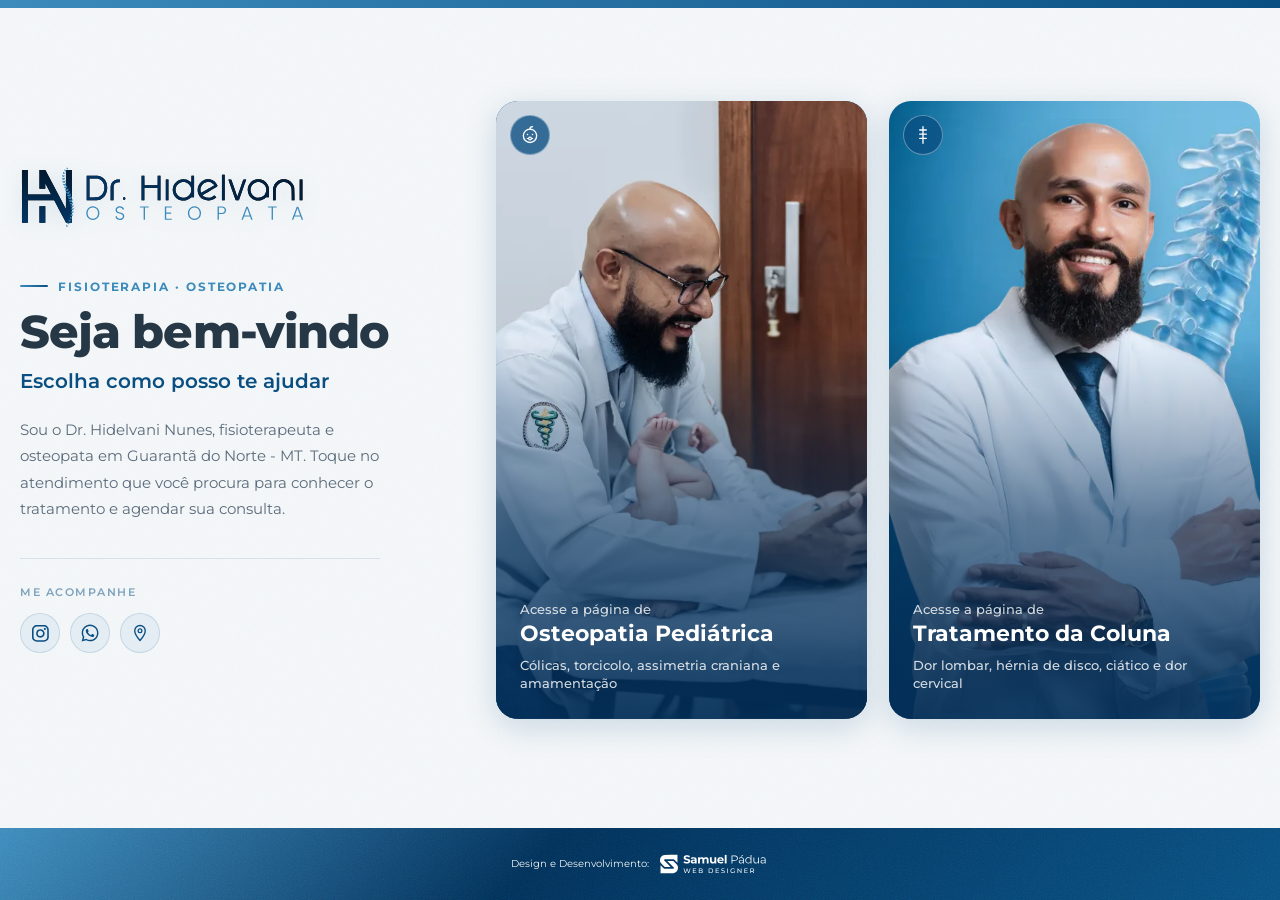
==== commit 17210d77: "feat: coloca o card de Osteopatia Pediátrica antes do de Coluna no portal Co-Authored-By: Claude Opu" ====
--- a/index.html
+++ b/index.html
@@ -76,24 +76,6 @@
       <!-- Os 2 caminhos -->
       <nav class="pt-paths" aria-label="Escolha o atendimento">
 
-        <!-- Tratamento da Coluna -->
-        <a href="coluna/" class="pt-card pt-card--coluna">
-          <picture>
-            <source srcset="portal-coluna.webp" type="image/webp">
-            <img src="dr-hidelvani.png" class="pt-card-img" width="600" height="674" alt="Dr. Hidelvani Nunes de jaleco, fisioterapeuta especialista em coluna">
-          </picture>
-          <span class="pt-badge">
-            <svg width="20" height="20" viewBox="0 0 24 24" fill="none" xmlns="http://www.w3.org/2000/svg">
-              <path d="M12 2v20M8 6h8M8 11h8M8 16h8" stroke="white" stroke-width="1.6" stroke-linecap="round" stroke-linejoin="round"/>
-            </svg>
-          </span>
-          <span class="pt-caption">
-            <span class="pt-kicker">Acesse a página de</span>
-            <span class="pt-card-title">Tratamento da Coluna</span>
-            <span class="pt-card-desc">Dor lombar, hérnia de disco, ciático e dor cervical</span>
-          </span>
-        </a>
-
         <!-- Osteopatia Pediátrica -->
         <a href="osteopatia/" class="pt-card pt-card--bebe">
           <picture>
@@ -117,6 +99,24 @@
           </span>
         </a>
 
+        <!-- Tratamento da Coluna -->
+        <a href="coluna/" class="pt-card pt-card--coluna">
+          <picture>
+            <source srcset="portal-coluna.webp" type="image/webp">
+            <img src="dr-hidelvani.png" class="pt-card-img" width="600" height="674" alt="Dr. Hidelvani Nunes de jaleco, fisioterapeuta especialista em coluna">
+          </picture>
+          <span class="pt-badge">
+            <svg width="20" height="20" viewBox="0 0 24 24" fill="none" xmlns="http://www.w3.org/2000/svg">
+              <path d="M12 2v20M8 6h8M8 11h8M8 16h8" stroke="white" stroke-width="1.6" stroke-linecap="round" stroke-linejoin="round"/>
+            </svg>
+          </span>
+          <span class="pt-caption">
+            <span class="pt-kicker">Acesse a página de</span>
+            <span class="pt-card-title">Tratamento da Coluna</span>
+            <span class="pt-card-desc">Dor lombar, hérnia de disco, ciático e dor cervical</span>
+          </span>
+        </a>
+
       </nav>
 
     </div>
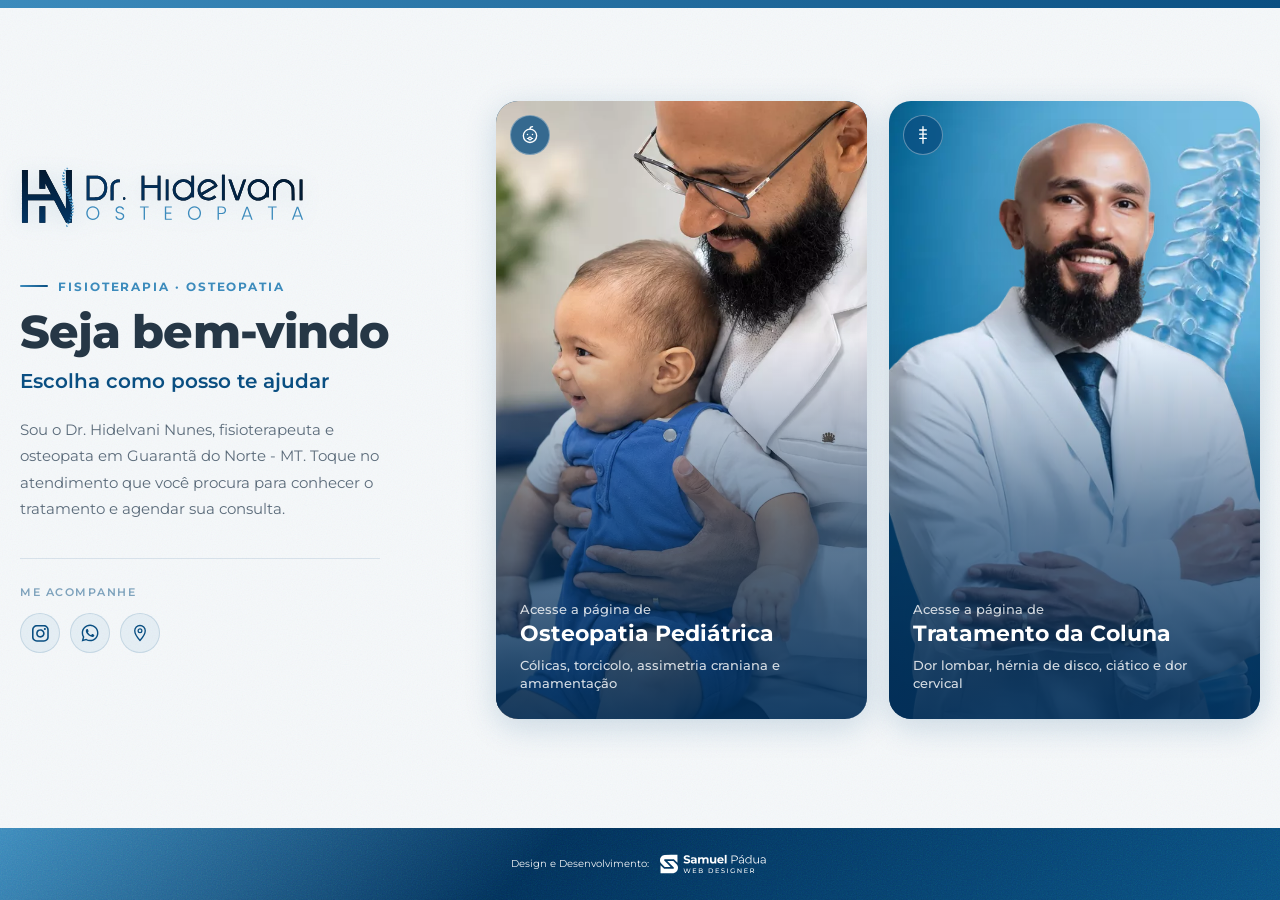
==== commit 7c672aa2: "feat: troca imagens de banco da osteopatia por fotos reais do Dr. Hidelvani - torcicolo, assimetria " ====
--- a/index.html
+++ b/index.html
@@ -80,7 +80,7 @@
         <a href="osteopatia/" class="pt-card pt-card--bebe">
           <picture>
             <source srcset="portal-bebe.webp" type="image/webp">
-            <img src="profile-page2.jpg" class="pt-card-img" width="531" height="860" alt="Dr. Hidelvani Nunes atendendo um bebê na osteopatia pediátrica">
+            <img src="osteo-perfil.jpg" class="pt-card-img" width="762" height="1023" alt="Dr. Hidelvani Nunes com um bebê sorrindo no colo">
           </picture>
           <span class="pt-badge">
             <svg width="20" height="20" viewBox="0 0 24 24" fill="none" xmlns="http://www.w3.org/2000/svg">
--- a/style.css
+++ b/style.css
@@ -1505,6 +1505,23 @@
   box-shadow: 0 24px 60px rgba(10, 79, 130, 0.08);
 }
 
+/* Foto acompanha a altura do texto ao lado (desktop) */
+@media (min-width: 981px) {
+  .profile-media--fill {
+    align-self: stretch;
+  }
+
+  .profile-media--fill picture {
+    display: block;
+    height: 100%;
+  }
+
+  .profile-media--fill .profile-image {
+    height: 100%;
+    object-position: 30% center;
+  }
+}
+
 .profile-content {
   max-width: 620px;
   display: flex;
--- a/portal.css
+++ b/portal.css
@@ -219,7 +219,7 @@
 }
 
 .pt-card--bebe .pt-card-img {
-  object-position: 40% center;
+  object-position: 15% center;
 }
 
 /* Degradê para leitura da legenda */
@@ -342,7 +342,7 @@
 @media (max-width: 600px) {
   .pt-paths { grid-template-columns: 1fr; gap: 14px; }
   .pt-card { aspect-ratio: 10 / 9; border-radius: 18px; }
-  .pt-card--bebe .pt-card-img { object-position: center 45%; }
+  .pt-card--bebe .pt-card-img { object-position: center 22%; }
   .pt-caption { padding: 20px 20px 22px; }
   .pt-card-title { font-size: 20px; }
   .pt-card-desc { font-size: 13px; }
